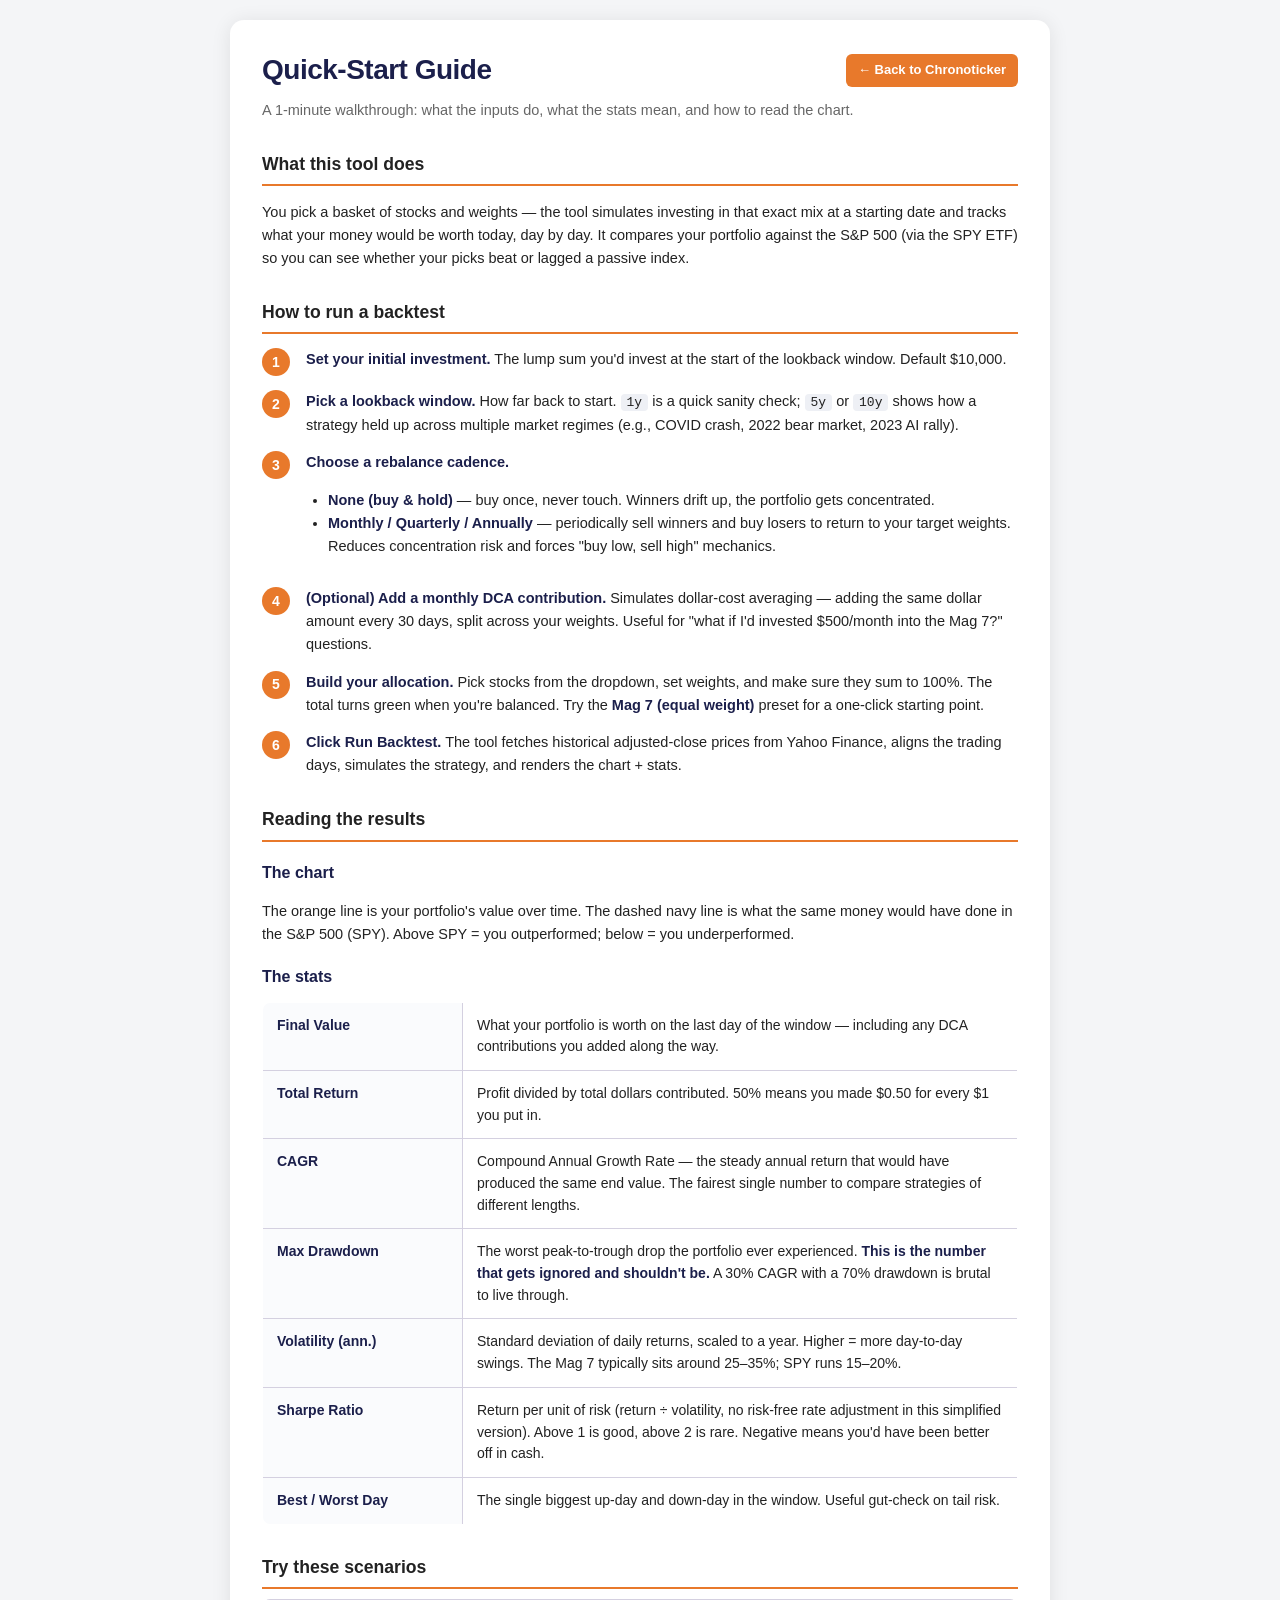
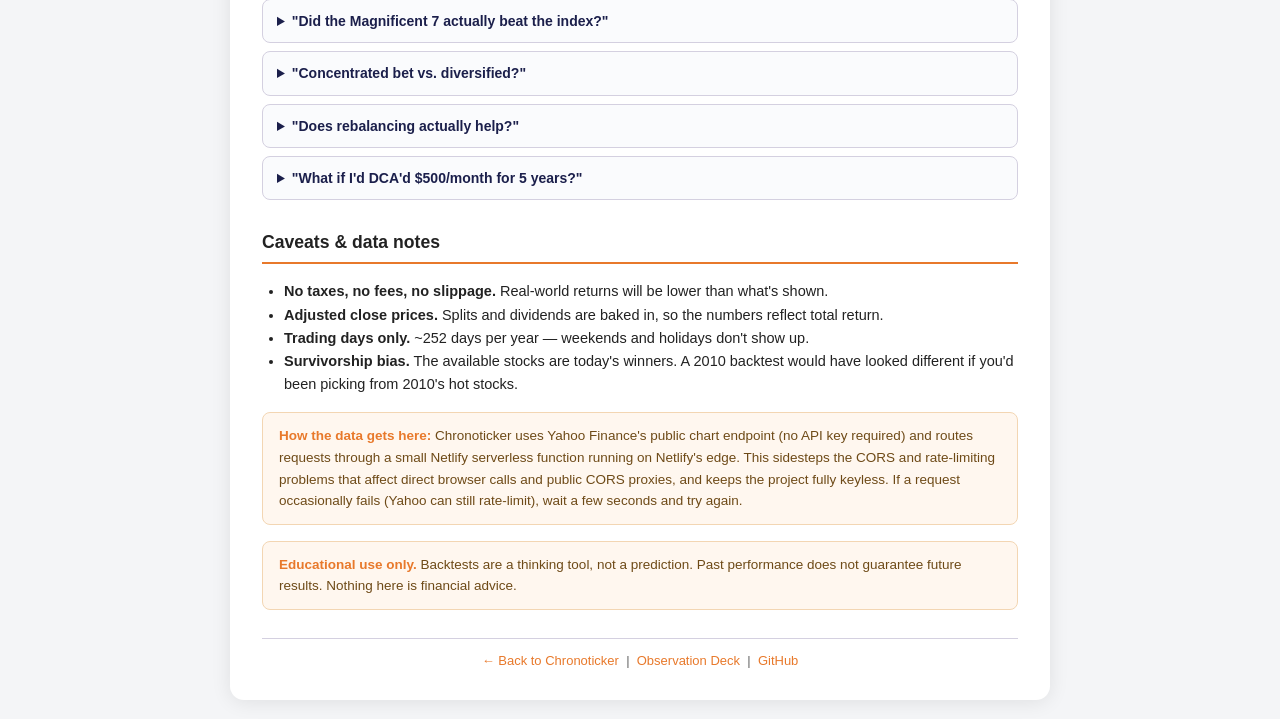
==== guide.html @ d6a84df0 "Add Netlify serverless proxy for Yahoo Finance to fix production CORS/403 errors" ====
<!DOCTYPE html>
<html lang="en">
<head>
    <meta charset="UTF-8">
    <meta name="viewport" content="width=device-width, initial-scale=1.0">
    <title>Chronoticker · Quick-Start Guide</title>
    <style>
        :root {
            --primary:      #1b1f4b;
            --accent:       #e8792b;
            --accent-2:     #c23e8c;
            --green:        #1a9e4a;
            --red:          #d32f2f;
            --border:       #d4d0e0;
            --bg:           #f4f5f7;
            --card:         #ffffff;
            --text:         #222;
            --muted:        #666;
        }

        *, *::before, *::after { box-sizing: border-box; }

        body {
            font-family: -apple-system, BlinkMacSystemFont, 'Segoe UI', Arial, sans-serif;
            margin: 0;
            padding: 20px;
            background: var(--bg);
            color: var(--text);
            line-height: 1.6;
        }

        .container {
            max-width: 820px;
            margin: auto;
            padding: 28px 32px;
            background: var(--card);
            box-shadow: 0 2px 20px rgba(0,0,0,0.09);
            border-radius: 14px;
        }

        .top-bar {
            display: flex;
            align-items: center;
            justify-content: space-between;
            gap: 12px;
            margin-bottom: 6px;
        }

        .back-link {
            display: inline-flex;
            align-items: center;
            gap: 6px;
            padding: 6px 12px;
            background: var(--accent);
            color: #fff;
            border-radius: 6px;
            text-decoration: none;
            font-size: 13px;
            font-weight: 600;
        }
        .back-link:hover { background: var(--accent-2); }

        h1 {
            color: var(--primary);
            margin: 0;
            font-size: 1.75rem;
            letter-spacing: -0.5px;
        }

        h2 {
            color: var(--text);
            font-size: 1.1rem;
            margin: 28px 0 10px;
            padding-bottom: 6px;
            border-bottom: 2px solid var(--accent);
        }

        h3 {
            color: var(--primary);
            margin: 18px 0 4px;
            font-size: 1rem;
        }

        p, li { font-size: 14.5px; color: var(--text); }

        ol, ul { padding-left: 22px; }

        .step {
            display: grid;
            grid-template-columns: 32px 1fr;
            gap: 12px;
            margin: 14px 0;
            align-items: start;
        }

        .step-num {
            background: var(--accent);
            color: #fff;
            width: 28px;
            height: 28px;
            border-radius: 50%;
            display: flex;
            align-items: center;
            justify-content: center;
            font-weight: 700;
            font-size: 14px;
            flex-shrink: 0;
        }

        .step-body {
            font-size: 14.5px;
        }
        .step-body strong { color: var(--primary); }

        .stat-table {
            width: 100%;
            border-collapse: collapse;
            margin: 12px 0 18px;
            font-size: 14px;
            border: 1px solid var(--border);
            border-radius: 8px;
            overflow: hidden;
        }
        .stat-table th, .stat-table td {
            padding: 12px 14px;
            border-bottom: 1px solid var(--border);
            text-align: left;
            vertical-align: top;
            line-height: 1.55;
        }
        .stat-table tr:last-child th,
        .stat-table tr:last-child td { border-bottom: none; }
        .stat-table th {
            width: 200px;
            color: var(--primary);
            font-weight: 700;
            background: #fafbfd;
            border-right: 1px solid var(--border);
        }
        .stat-table td { background: #fff; }
        .stat-table strong { color: var(--primary); }

        .callout {
            background: #fff7ef;
            border: 1px solid #f3d6b3;
            border-radius: 8px;
            padding: 12px 16px;
            margin: 16px 0;
            font-size: 13.5px;
            color: #6e4a17;
        }
        .callout strong { color: var(--accent); }

        .warn {
            background: #fdecec;
            border: 1px solid #f5c6c6;
            color: #a82424;
        }
        .warn strong { color: var(--red); }

        code {
            background: #eef0f5;
            padding: 1px 6px;
            border-radius: 4px;
            font-size: 13px;
        }

        details {
            margin: 8px 0;
            border: 1px solid var(--border);
            border-radius: 8px;
            padding: 0;
            background: #fafbfd;
        }
        details summary {
            padding: 10px 14px;
            cursor: pointer;
            font-weight: 600;
            color: var(--primary);
            font-size: 14px;
        }
        details[open] summary { border-bottom: 1px solid var(--border); }
        details > p, details > ul { padding: 0 14px 12px; margin: 8px 0 0; }

        .footer {
            text-align: center;
            margin-top: 28px;
            padding: 12px 0 0;
            border-top: 1px solid var(--border);
            color: var(--muted);
            font-size: 13px;
        }
        .footer a       { color: var(--accent); text-decoration: none; }
        .footer a:hover { color: var(--accent-2); }

        @media (max-width: 600px) {
            .container { padding: 18px; }
            .top-bar   { flex-direction: column; align-items: flex-start; gap: 8px; }
            .stat-table th, .stat-table td {
                display: block;
                width: 100%;
                border-right: none;
            }
            .stat-table th {
                padding-bottom: 4px;
                border-bottom: 1px solid var(--border);
                background: #fafbfd;
            }
            .stat-table td {
                padding-top: 8px;
                background: #fff;
            }
            .stat-table tr {
                display: block;
                border-bottom: 2px solid var(--accent);
            }
            .stat-table tr:last-child { border-bottom: none; }
            .stat-table tr td:last-child,
            .stat-table tr th:last-child { border-bottom: 1px solid var(--border); }
        }
    </style>
</head>
<body>
    <div class="container">
        <div class="top-bar">
            <h1>Quick-Start Guide</h1>
            <a class="back-link" href="index.html">← Back to Chronoticker</a>
        </div>
        <p style="color: var(--muted); margin: 6px 0 18px;">A 1-minute walkthrough: what the inputs do, what the stats mean, and how to read the chart.</p>

        <h2>What this tool does</h2>
        <p>You pick a basket of stocks and weights — the tool simulates investing in that exact mix at a starting date and tracks what your money would be worth today, day by day. It compares your portfolio against the S&amp;P 500 (via the SPY ETF) so you can see whether your picks beat or lagged a passive index.</p>

        <h2>How to run a backtest</h2>

        <div class="step">
            <div class="step-num">1</div>
            <div class="step-body">
                <strong>Set your initial investment.</strong> The lump sum you'd invest at the start of the lookback window. Default $10,000.
            </div>
        </div>

        <div class="step">
            <div class="step-num">2</div>
            <div class="step-body">
                <strong>Pick a lookback window.</strong> How far back to start. <code>1y</code> is a quick sanity check; <code>5y</code> or <code>10y</code> shows how a strategy held up across multiple market regimes (e.g., COVID crash, 2022 bear market, 2023 AI rally).
            </div>
        </div>

        <div class="step">
            <div class="step-num">3</div>
            <div class="step-body">
                <strong>Choose a rebalance cadence.</strong>
                <ul>
                    <li><strong>None (buy &amp; hold)</strong> — buy once, never touch. Winners drift up, the portfolio gets concentrated.</li>
                    <li><strong>Monthly / Quarterly / Annually</strong> — periodically sell winners and buy losers to return to your target weights. Reduces concentration risk and forces "buy low, sell high" mechanics.</li>
                </ul>
            </div>
        </div>

        <div class="step">
            <div class="step-num">4</div>
            <div class="step-body">
                <strong>(Optional) Add a monthly DCA contribution.</strong> Simulates dollar-cost averaging — adding the same dollar amount every 30 days, split across your weights. Useful for "what if I'd invested $500/month into the Mag 7?" questions.
            </div>
        </div>

        <div class="step">
            <div class="step-num">5</div>
            <div class="step-body">
                <strong>Build your allocation.</strong> Pick stocks from the dropdown, set weights, and make sure they sum to 100%. The total turns green when you're balanced. Try the <strong>Mag 7 (equal weight)</strong> preset for a one-click starting point.
            </div>
        </div>

        <div class="step">
            <div class="step-num">6</div>
            <div class="step-body">
                <strong>Click Run Backtest.</strong> The tool fetches historical adjusted-close prices from Yahoo Finance, aligns the trading days, simulates the strategy, and renders the chart + stats.
            </div>
        </div>

        <h2>Reading the results</h2>

        <h3>The chart</h3>
        <p>The orange line is your portfolio's value over time. The dashed navy line is what the same money would have done in the S&amp;P 500 (SPY). Above SPY = you outperformed; below = you underperformed.</p>

        <h3>The stats</h3>
        <table class="stat-table">
            <tbody>
                <tr>
                    <th>Final Value</th>
                    <td>What your portfolio is worth on the last day of the window — including any DCA contributions you added along the way.</td>
                </tr>
                <tr>
                    <th>Total Return</th>
                    <td>Profit divided by total dollars contributed. 50% means you made $0.50 for every $1 you put in.</td>
                </tr>
                <tr>
                    <th>CAGR</th>
                    <td>Compound Annual Growth Rate — the steady annual return that would have produced the same end value. The fairest single number to compare strategies of different lengths.</td>
                </tr>
                <tr>
                    <th>Max Drawdown</th>
                    <td>The worst peak-to-trough drop the portfolio ever experienced. <strong>This is the number that gets ignored and shouldn't be.</strong> A 30% CAGR with a 70% drawdown is brutal to live through.</td>
                </tr>
                <tr>
                    <th>Volatility (ann.)</th>
                    <td>Standard deviation of daily returns, scaled to a year. Higher = more day-to-day swings. The Mag 7 typically sits around 25–35%; SPY runs 15–20%.</td>
                </tr>
                <tr>
                    <th>Sharpe Ratio</th>
                    <td>Return per unit of risk (return ÷ volatility, no risk-free rate adjustment in this simplified version). Above 1 is good, above 2 is rare. Negative means you'd have been better off in cash.</td>
                </tr>
                <tr>
                    <th>Best / Worst Day</th>
                    <td>The single biggest up-day and down-day in the window. Useful gut-check on tail risk.</td>
                </tr>
            </tbody>
        </table>

        <h2>Try these scenarios</h2>
        <details>
            <summary>"Did the Magnificent 7 actually beat the index?"</summary>
            <p>Click the <strong>Mag 7 (equal weight)</strong> preset, set lookback to 5 years, rebalance quarterly. Compare the orange line to the dashed SPY line. Note both the CAGR delta <em>and</em> the max drawdown delta — outperformance often comes with bigger swings.</p>
        </details>
        <details>
            <summary>"Concentrated bet vs. diversified?"</summary>
            <p>Run 100% NVDA over 5 years. Note the CAGR and the max drawdown. Then run 7-stock equal-weight Mag 7 over the same window. The single-stock bet usually has higher CAGR but a much uglier drawdown.</p>
        </details>
        <details>
            <summary>"Does rebalancing actually help?"</summary>
            <p>Run the same allocation twice — once with rebalancing off, once with quarterly rebalancing. Compare CAGR, max drawdown, and Sharpe. Rebalancing usually trims a bit of return but improves Sharpe (smoother ride).</p>
        </details>
        <details>
            <summary>"What if I'd DCA'd $500/month for 5 years?"</summary>
            <p>Set initial to $0 (or $500 for the first contribution), DCA to 500, lookback to 5 years. The chart will show steady upward steps from contributions in addition to market moves.</p>
        </details>

        <h2>Caveats &amp; data notes</h2>
        <ul>
            <li><strong>No taxes, no fees, no slippage.</strong> Real-world returns will be lower than what's shown.</li>
            <li><strong>Adjusted close prices.</strong> Splits and dividends are baked in, so the numbers reflect total return.</li>
            <li><strong>Trading days only.</strong> ~252 days per year — weekends and holidays don't show up.</li>
            <li><strong>Survivorship bias.</strong> The available stocks are today's winners. A 2010 backtest would have looked different if you'd been picking from 2010's hot stocks.</li>
        </ul>

        <div class="callout">
            <strong>How the data gets here:</strong> Chronoticker uses Yahoo Finance's public chart endpoint (no API key required) and routes requests through a small Netlify serverless function running on Netlify's edge. This sidesteps the CORS and rate-limiting problems that affect direct browser calls and public CORS proxies, and keeps the project fully keyless. If a request occasionally fails (Yahoo can still rate-limit), wait a few seconds and try again.
        </div>

        <p class="callout"><strong>Educational use only.</strong> Backtests are a thinking tool, not a prediction. Past performance does not guarantee future results. Nothing here is financial advice.</p>

        <footer class="footer">
            <a href="index.html">← Back to Chronoticker</a> &nbsp;|&nbsp;
            <a href="https://observation-deck.netlify.app/">Observation Deck</a> &nbsp;|&nbsp;
            <a href="https://github.com/00xJS/chronoticker">GitHub</a>
        </footer>
    </div>
</body>
</html>
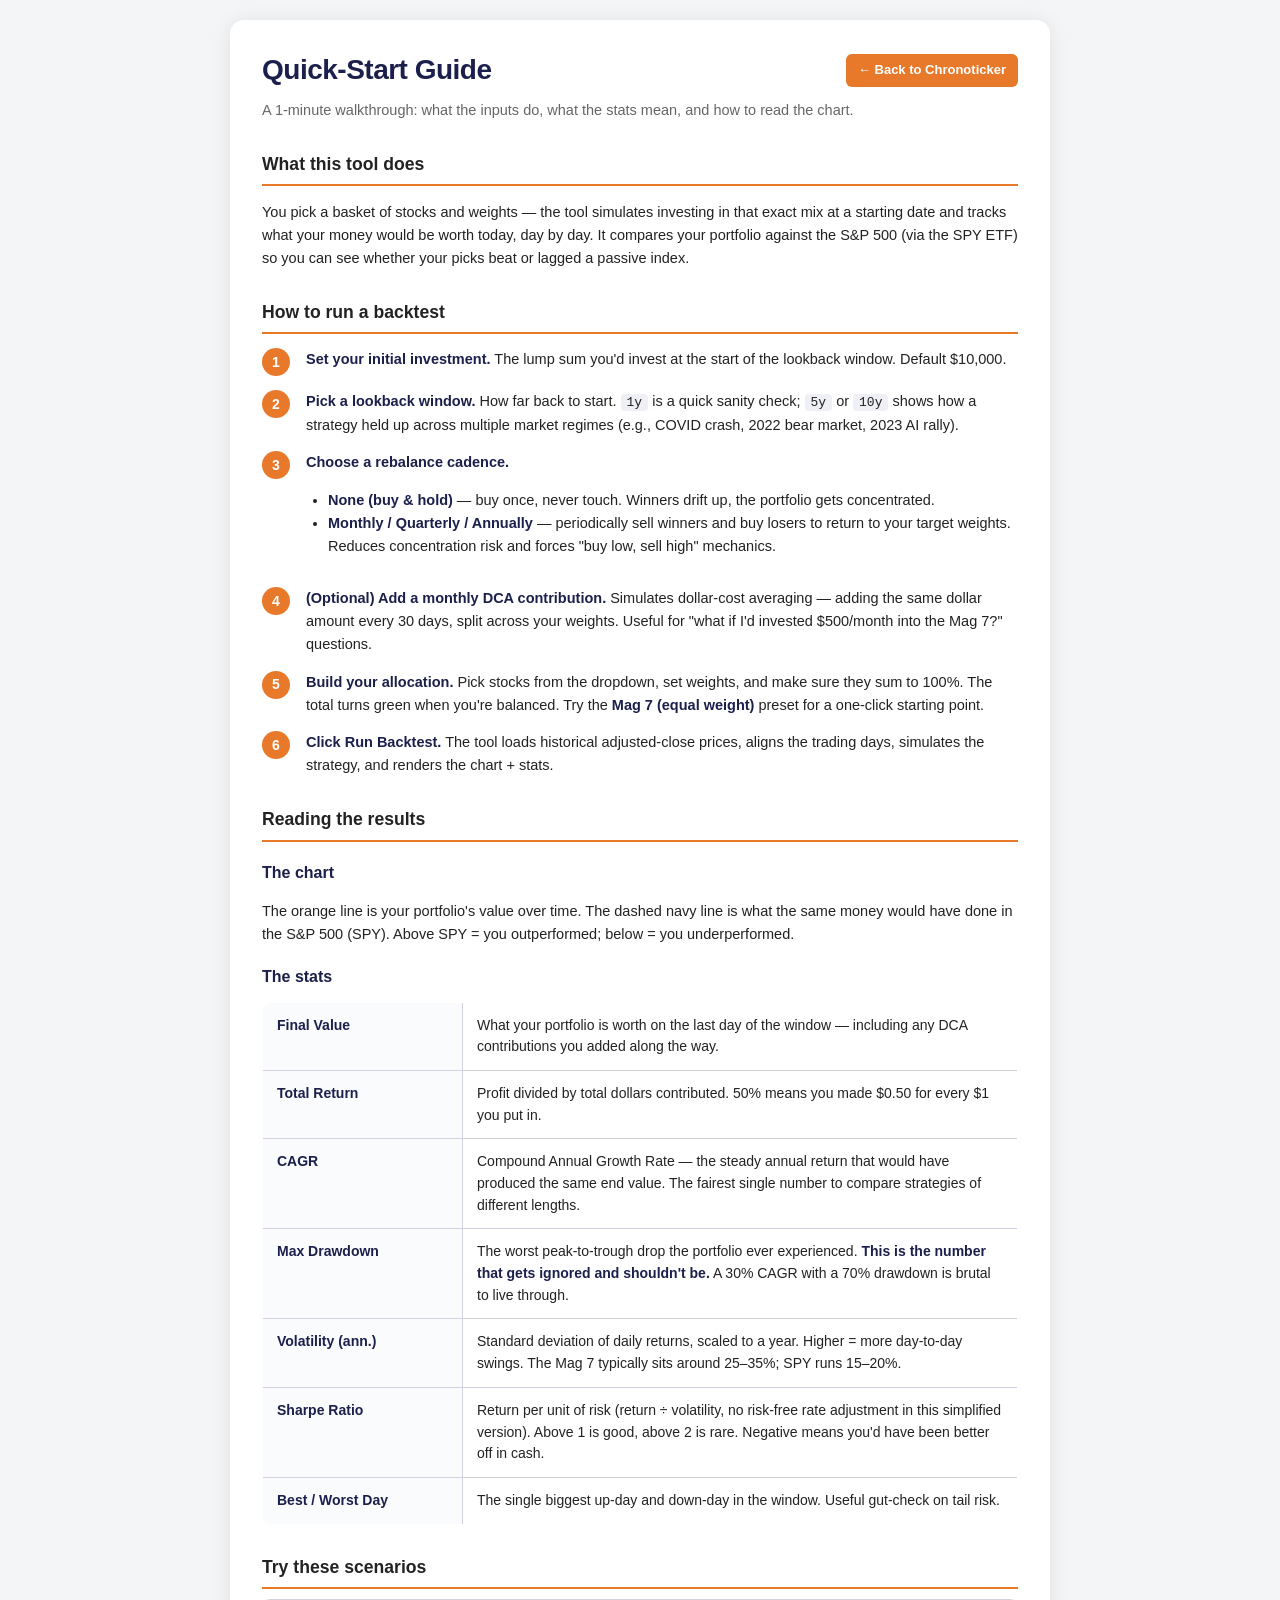
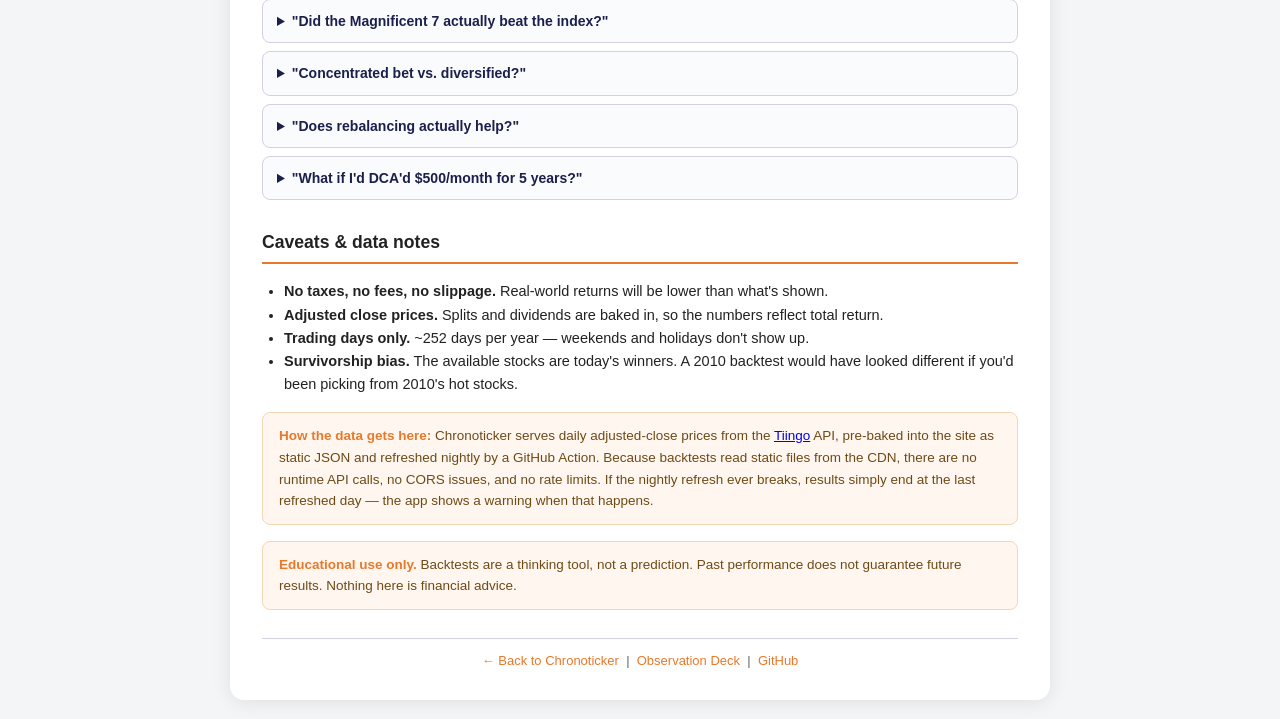
==== commit a2120f41: "Warn on stale data; anchor lookback window to data end The UI previously backtested silently on stal" ====
--- a/guide.html
+++ b/guide.html
@@ -275,7 +275,7 @@
         <div class="step">
             <div class="step-num">6</div>
             <div class="step-body">
-                <strong>Click Run Backtest.</strong> The tool fetches historical adjusted-close prices from Yahoo Finance, aligns the trading days, simulates the strategy, and renders the chart + stats.
+                <strong>Click Run Backtest.</strong> The tool loads historical adjusted-close prices, aligns the trading days, simulates the strategy, and renders the chart + stats.
             </div>
         </div>
 
@@ -345,7 +345,7 @@
         </ul>
 
         <div class="callout">
-            <strong>How the data gets here:</strong> Chronoticker uses Yahoo Finance's public chart endpoint (no API key required) and routes requests through a small Netlify serverless function running on Netlify's edge. This sidesteps the CORS and rate-limiting problems that affect direct browser calls and public CORS proxies, and keeps the project fully keyless. If a request occasionally fails (Yahoo can still rate-limit), wait a few seconds and try again.
+            <strong>How the data gets here:</strong> Chronoticker serves daily adjusted-close prices from the <a href="https://www.tiingo.com/" target="_blank" rel="noopener">Tiingo</a> API, pre-baked into the site as static JSON and refreshed nightly by a GitHub Action. Because backtests read static files from the CDN, there are no runtime API calls, no CORS issues, and no rate limits. If the nightly refresh ever breaks, results simply end at the last refreshed day — the app shows a warning when that happens.
         </div>
 
         <p class="callout"><strong>Educational use only.</strong> Backtests are a thinking tool, not a prediction. Past performance does not guarantee future results. Nothing here is financial advice.</p>
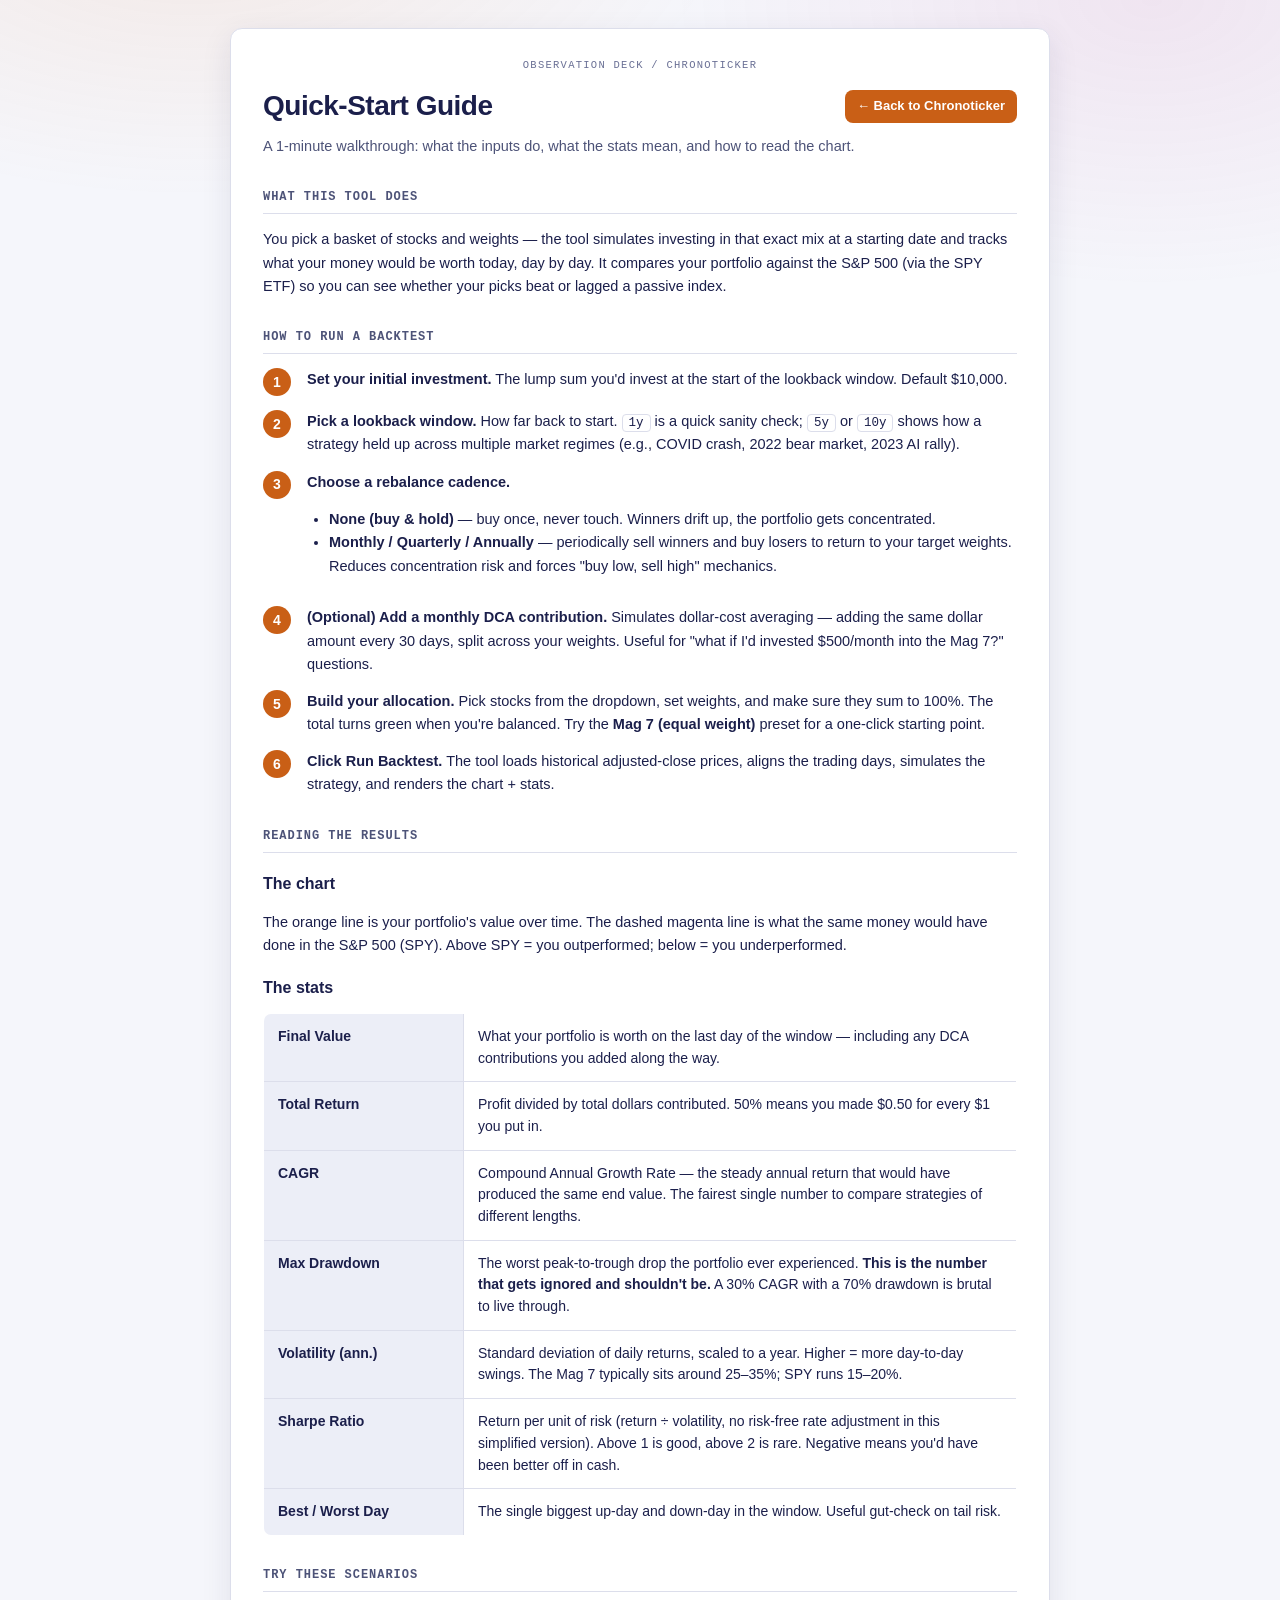
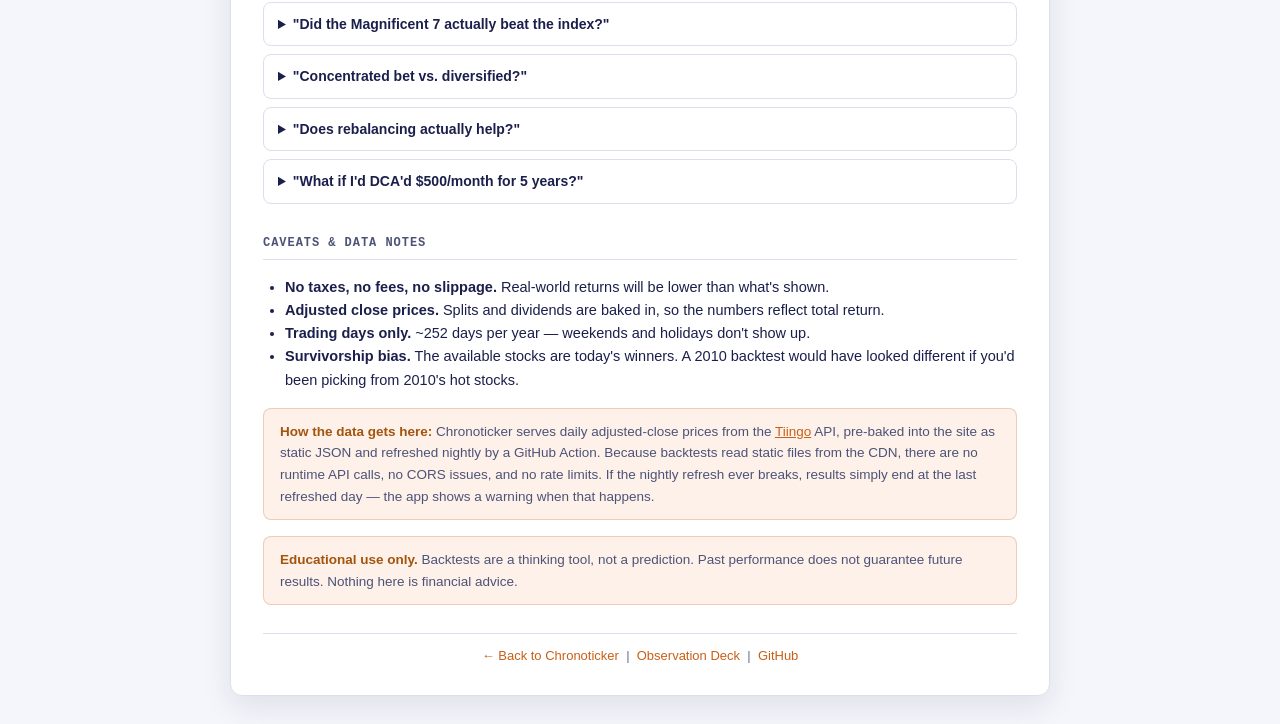
==== commit 00eb95c7: "Adopt Observation Deck theme Migrate to the deck's "mission control" design language: deck tokens (d" ====
--- a/guide.html
+++ b/guide.html
@@ -4,29 +4,109 @@
     <meta charset="UTF-8">
     <meta name="viewport" content="width=device-width, initial-scale=1.0">
     <title>Chronoticker · Quick-Start Guide</title>
+    <link rel="icon" href="data:image/svg+xml,<svg xmlns=%22http://www.w3.org/2000/svg%22 viewBox=%220 0 100 100%22><text y=%22.9em%22 font-size=%2290%22>⏱️</text></svg>">
+    <meta name="theme-color" media="(prefers-color-scheme: dark)" content="#0a0d1c">
+    <meta name="theme-color" media="(prefers-color-scheme: light)" content="#f5f6fb">
     <style>
+        /* ===== Observation Deck design tokens ===== */
         :root {
-            --primary:      #1b1f4b;
-            --accent:       #e8792b;
-            --accent-2:     #c23e8c;
-            --green:        #1a9e4a;
-            --red:          #d32f2f;
-            --border:       #d4d0e0;
-            --bg:           #f4f5f7;
-            --card:         #ffffff;
-            --text:         #222;
-            --muted:        #666;
+            color-scheme: dark light;
+
+            /* surfaces */
+            --bg: #0a0d1c;
+            --bg-raised: #10142e;
+            --card: #12163a;
+            --card-chrome: #0c0f26;
+            --border: rgba(255, 255, 255, 0.09);
+            --border-hover: rgba(255, 154, 68, 0.55);
+
+            /* text */
+            --text: #e8eaf6;
+            --muted: #9ba1c5;
+            --faint: #6c7299;
+
+            /* accents */
+            --accent: #ff9a44;
+            --accent-deep: #e8792b;
+            --magenta: #c23e8c;
+
+            /* semantic */
+            --live: #3ddc84;
+            --warn: #ffc24b;
+            --down: #ff6b6b;
+
+            /* components */
+            --tag-bg: rgba(255, 154, 68, 0.10);
+            --tag-text: #ffb877;
+            --shadow: 0 14px 40px rgba(0, 0, 0, 0.45);
+            --btn-ink: #0a0d1c;
+
+            /* type */
+            --font-sans: -apple-system, BlinkMacSystemFont, "Segoe UI", Inter, Roboto, "Helvetica Neue", sans-serif;
+            --font-mono: ui-monospace, "SF Mono", "Cascadia Mono", Menlo, Consolas, monospace;
+
+            /* shape */
+            --radius-card: 12px;
+            --radius-control: 8px;
+            --radius-pill: 999px;
+        }
+
+        @media (prefers-color-scheme: light) {
+            :root {
+                --bg: #f5f6fb;
+                --bg-raised: #ffffff;
+                --card: #ffffff;
+                --card-chrome: #eceef7;
+                --border: #dcdeeb;
+                --border-hover: rgba(232, 121, 43, 0.6);
+                --text: #1b1f4b;
+                --muted: #4d5378;
+                --faint: #6a7095;
+                --accent: #c95f16;
+                --accent-deep: #a84c09;
+                --tag-bg: rgba(232, 121, 43, 0.10);
+                --tag-text: #a3540e;
+                --live: #148a4d;
+                --warn: #8a6200;
+                --down: #d64545;
+                --shadow: 0 10px 30px rgba(27, 31, 75, 0.10);
+                --btn-ink: #ffffff;
+            }
         }
 
         *, *::before, *::after { box-sizing: border-box; }
 
         body {
-            font-family: -apple-system, BlinkMacSystemFont, 'Segoe UI', Arial, sans-serif;
+            font-family: var(--font-sans);
             margin: 0;
-            padding: 20px;
+            padding: 28px 20px;
             background: var(--bg);
             color: var(--text);
             line-height: 1.6;
+            -webkit-font-smoothing: antialiased;
+        }
+
+        /* ambient glow */
+        body::before {
+            content: "";
+            position: fixed;
+            inset: 0;
+            z-index: -1;
+            pointer-events: none;
+            background:
+                radial-gradient(900px 480px at 15% -10%, rgba(232, 121, 43, 0.10), transparent 60%),
+                radial-gradient(800px 480px at 90% 0%, rgba(194, 62, 140, 0.09), transparent 60%);
+        }
+
+        ::selection { background: var(--accent-deep); color: #fff; }
+        a:focus-visible {
+            outline: 2px solid var(--accent);
+            outline-offset: 3px;
+            border-radius: 4px;
+        }
+
+        @media (prefers-reduced-motion: reduce) {
+            *, *::before, *::after { animation: none !important; transition: none !important; }
         }
 
         .container {
@@ -34,9 +114,23 @@
             margin: auto;
             padding: 28px 32px;
             background: var(--card);
-            box-shadow: 0 2px 20px rgba(0,0,0,0.09);
-            border-radius: 14px;
-        }
+            border: 1px solid var(--border);
+            box-shadow: var(--shadow);
+            border-radius: var(--radius-card);
+        }
+
+        .kicker {
+            display: block;
+            text-align: center;
+            font-family: var(--font-mono);
+            font-size: 10.5px;
+            letter-spacing: 0.12em;
+            text-transform: uppercase;
+            color: var(--faint);
+            text-decoration: none;
+            margin-bottom: 10px;
+        }
+        .kicker:hover { color: var(--accent); }
 
         .top-bar {
             display: flex;
@@ -52,36 +146,44 @@
             gap: 6px;
             padding: 6px 12px;
             background: var(--accent);
-            color: #fff;
-            border-radius: 6px;
+            color: var(--btn-ink);
+            border-radius: var(--radius-control);
             text-decoration: none;
             font-size: 13px;
             font-weight: 600;
-        }
-        .back-link:hover { background: var(--accent-2); }
+            transition: background 0.2s ease, transform 0.2s ease;
+        }
+        .back-link:hover { background: var(--accent-deep); transform: translateY(-1px); }
 
         h1 {
-            color: var(--primary);
+            color: var(--text);
             margin: 0;
             font-size: 1.75rem;
             letter-spacing: -0.5px;
         }
 
         h2 {
+            font-family: var(--font-mono);
+            font-size: 12px;
+            font-weight: 600;
+            letter-spacing: 0.08em;
+            text-transform: uppercase;
+            color: var(--muted);
+            margin: 30px 0 10px;
+            padding-bottom: 6px;
+            border-bottom: 1px solid var(--border);
+        }
+
+        h3 {
             color: var(--text);
-            font-size: 1.1rem;
-            margin: 28px 0 10px;
-            padding-bottom: 6px;
-            border-bottom: 2px solid var(--accent);
-        }
-
-        h3 {
-            color: var(--primary);
             margin: 18px 0 4px;
             font-size: 1rem;
         }
 
         p, li { font-size: 14.5px; color: var(--text); }
+
+        a { color: var(--accent); }
+        a:hover { color: var(--accent-deep); }
 
         ol, ul { padding-left: 22px; }
 
@@ -95,7 +197,7 @@
 
         .step-num {
             background: var(--accent);
-            color: #fff;
+            color: var(--btn-ink);
             width: 28px;
             height: 28px;
             border-radius: 50%;
@@ -110,7 +212,7 @@
         .step-body {
             font-size: 14.5px;
         }
-        .step-body strong { color: var(--primary); }
+        .step-body strong { color: var(--text); }
 
         .stat-table {
             width: 100%;
@@ -118,7 +220,7 @@
             margin: 12px 0 18px;
             font-size: 14px;
             border: 1px solid var(--border);
-            border-radius: 8px;
+            border-radius: var(--radius-control);
             overflow: hidden;
         }
         .stat-table th, .stat-table td {
@@ -132,51 +234,53 @@
         .stat-table tr:last-child td { border-bottom: none; }
         .stat-table th {
             width: 200px;
-            color: var(--primary);
+            color: var(--text);
             font-weight: 700;
-            background: #fafbfd;
+            background: var(--card-chrome);
             border-right: 1px solid var(--border);
         }
-        .stat-table td { background: #fff; }
-        .stat-table strong { color: var(--primary); }
+        .stat-table td { background: transparent; }
+        .stat-table strong { color: var(--text); }
 
         .callout {
-            background: #fff7ef;
-            border: 1px solid #f3d6b3;
-            border-radius: 8px;
+            background: var(--tag-bg);
+            border: 1px solid color-mix(in srgb, var(--accent) 25%, transparent);
+            border-radius: var(--radius-control);
             padding: 12px 16px;
             margin: 16px 0;
             font-size: 13.5px;
-            color: #6e4a17;
-        }
-        .callout strong { color: var(--accent); }
+            color: var(--muted);
+        }
+        .callout strong { color: var(--tag-text); }
 
         .warn {
-            background: #fdecec;
-            border: 1px solid #f5c6c6;
-            color: #a82424;
-        }
-        .warn strong { color: var(--red); }
+            background: color-mix(in srgb, var(--down) 9%, transparent);
+            border: 1px solid color-mix(in srgb, var(--down) 30%, transparent);
+            color: var(--muted);
+        }
+        .warn strong { color: var(--down); }
 
         code {
-            background: #eef0f5;
+            background: var(--bg-raised);
+            border: 1px solid var(--border);
             padding: 1px 6px;
             border-radius: 4px;
-            font-size: 13px;
+            font-family: var(--font-mono);
+            font-size: 12.5px;
         }
 
         details {
             margin: 8px 0;
             border: 1px solid var(--border);
-            border-radius: 8px;
+            border-radius: var(--radius-control);
             padding: 0;
-            background: #fafbfd;
+            background: var(--bg-raised);
         }
         details summary {
             padding: 10px 14px;
             cursor: pointer;
             font-weight: 600;
-            color: var(--primary);
+            color: var(--text);
             font-size: 14px;
         }
         details[open] summary { border-bottom: 1px solid var(--border); }
@@ -187,11 +291,11 @@
             margin-top: 28px;
             padding: 12px 0 0;
             border-top: 1px solid var(--border);
-            color: var(--muted);
+            color: var(--faint);
             font-size: 13px;
         }
         .footer a       { color: var(--accent); text-decoration: none; }
-        .footer a:hover { color: var(--accent-2); }
+        .footer a:hover { color: var(--accent-deep); }
 
         @media (max-width: 600px) {
             .container { padding: 18px; }
@@ -204,15 +308,15 @@
             .stat-table th {
                 padding-bottom: 4px;
                 border-bottom: 1px solid var(--border);
-                background: #fafbfd;
+                background: var(--card-chrome);
             }
             .stat-table td {
                 padding-top: 8px;
-                background: #fff;
+                background: transparent;
             }
             .stat-table tr {
                 display: block;
-                border-bottom: 2px solid var(--accent);
+                border-bottom: 1px solid var(--border);
             }
             .stat-table tr:last-child { border-bottom: none; }
             .stat-table tr td:last-child,
@@ -222,6 +326,7 @@
 </head>
 <body>
     <div class="container">
+        <a class="kicker" href="https://observation-deck.netlify.app/">Observation Deck / Chronoticker</a>
         <div class="top-bar">
             <h1>Quick-Start Guide</h1>
             <a class="back-link" href="index.html">← Back to Chronoticker</a>
@@ -282,7 +387,7 @@
         <h2>Reading the results</h2>
 
         <h3>The chart</h3>
-        <p>The orange line is your portfolio's value over time. The dashed navy line is what the same money would have done in the S&amp;P 500 (SPY). Above SPY = you outperformed; below = you underperformed.</p>
+        <p>The orange line is your portfolio's value over time. The dashed magenta line is what the same money would have done in the S&amp;P 500 (SPY). Above SPY = you outperformed; below = you underperformed.</p>
 
         <h3>The stats</h3>
         <table class="stat-table">
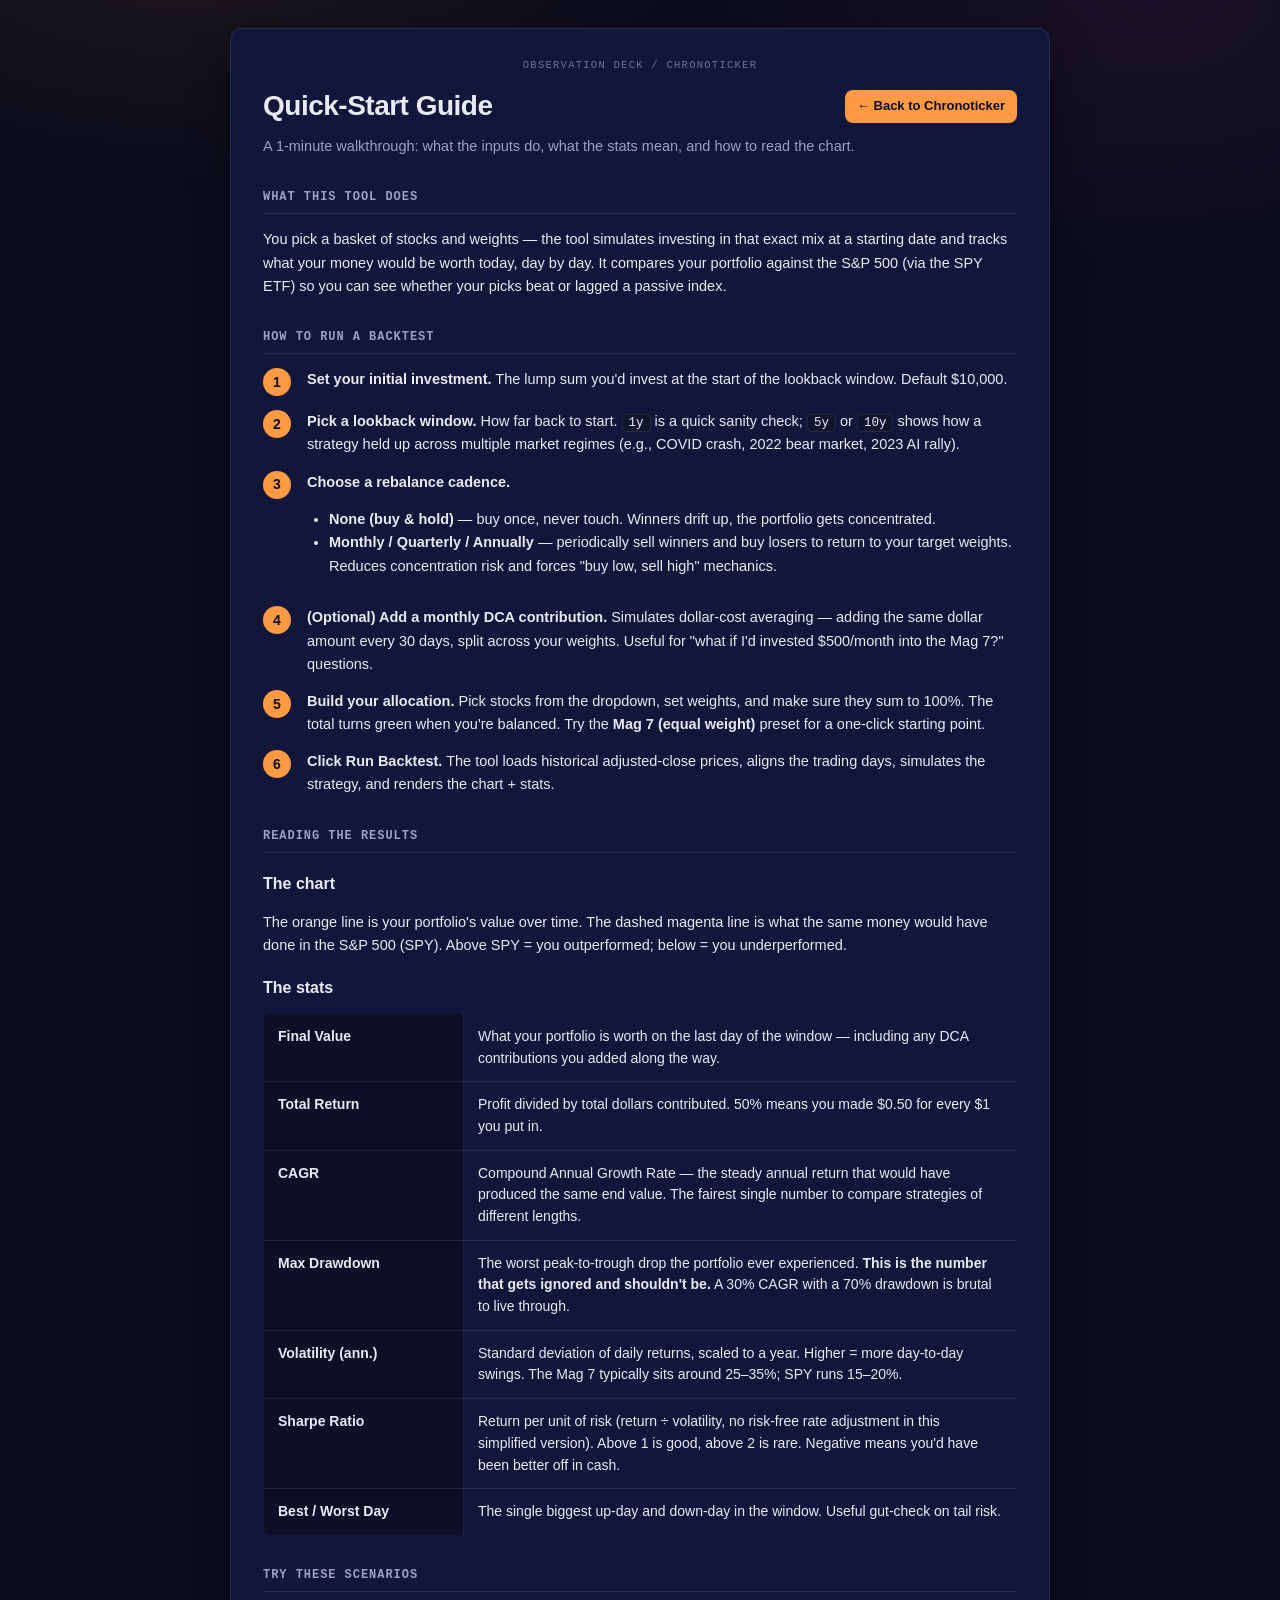
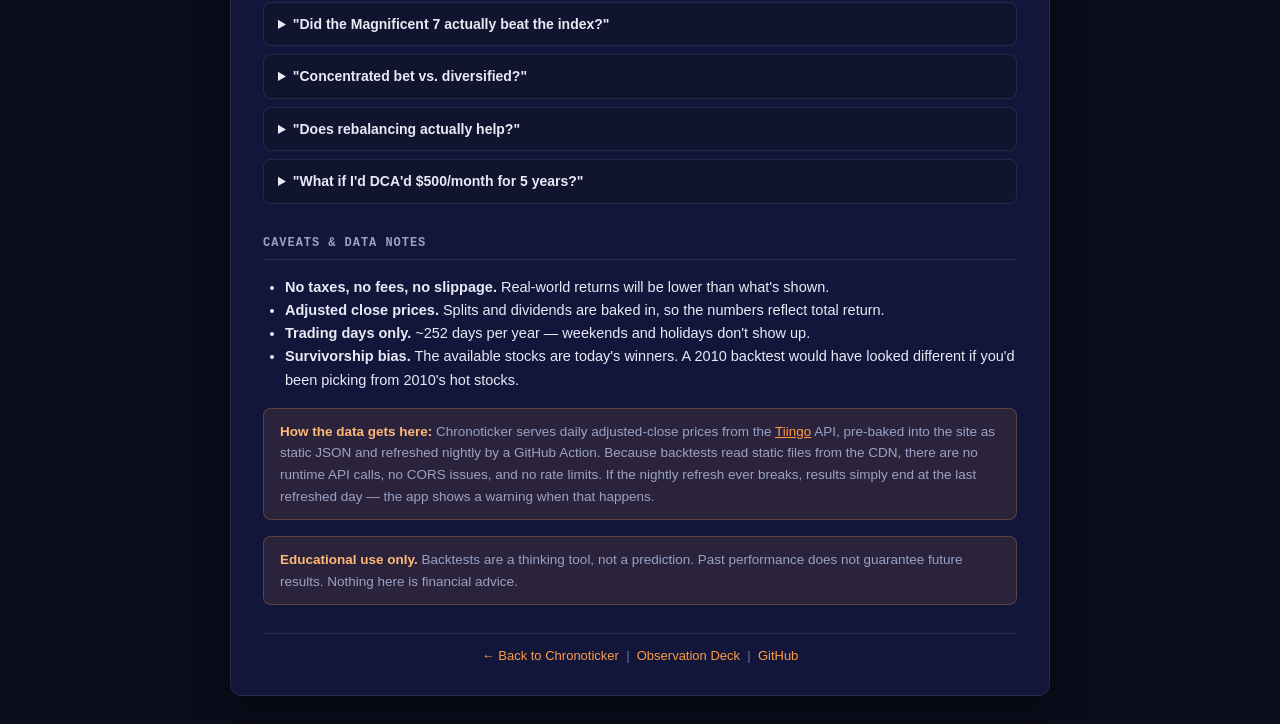
==== commit 89888986: "Ship dark theme only; drop light theme Remove the @media (prefers-color-scheme: light) blocks from b" ====
--- a/guide.html
+++ b/guide.html
@@ -5,12 +5,14 @@
     <meta name="viewport" content="width=device-width, initial-scale=1.0">
     <title>Chronoticker · Quick-Start Guide</title>
     <link rel="icon" href="data:image/svg+xml,<svg xmlns=%22http://www.w3.org/2000/svg%22 viewBox=%220 0 100 100%22><text y=%22.9em%22 font-size=%2290%22>⏱️</text></svg>">
-    <meta name="theme-color" media="(prefers-color-scheme: dark)" content="#0a0d1c">
-    <meta name="theme-color" media="(prefers-color-scheme: light)" content="#f5f6fb">
+    <meta name="theme-color" content="#0a0d1c">
     <style>
         /* ===== Observation Deck design tokens ===== */
+        /* Dark-only by design: no light theme, so `color-scheme: dark`
+           keeps native controls, scrollbars and pickers dark even when
+           the OS prefers light. */
         :root {
-            color-scheme: dark light;
+            color-scheme: dark;
 
             /* surfaces */
             --bg: #0a0d1c;
@@ -49,29 +51,6 @@
             --radius-card: 12px;
             --radius-control: 8px;
             --radius-pill: 999px;
-        }
-
-        @media (prefers-color-scheme: light) {
-            :root {
-                --bg: #f5f6fb;
-                --bg-raised: #ffffff;
-                --card: #ffffff;
-                --card-chrome: #eceef7;
-                --border: #dcdeeb;
-                --border-hover: rgba(232, 121, 43, 0.6);
-                --text: #1b1f4b;
-                --muted: #4d5378;
-                --faint: #6a7095;
-                --accent: #c95f16;
-                --accent-deep: #a84c09;
-                --tag-bg: rgba(232, 121, 43, 0.10);
-                --tag-text: #a3540e;
-                --live: #148a4d;
-                --warn: #8a6200;
-                --down: #d64545;
-                --shadow: 0 10px 30px rgba(27, 31, 75, 0.10);
-                --btn-ink: #ffffff;
-            }
         }
 
         *, *::before, *::after { box-sizing: border-box; }
@@ -98,7 +77,9 @@
                 radial-gradient(800px 480px at 90% 0%, rgba(194, 62, 140, 0.09), transparent 60%);
         }
 
-        ::selection { background: var(--accent-deep); color: #fff; }
+        /* --btn-ink, not white: white on the orange accent measures
+           2.9:1 and fails AA (the same rule the buttons follow). */
+        ::selection { background: var(--accent-deep); color: var(--btn-ink); }
         a:focus-visible {
             outline: 2px solid var(--accent);
             outline-offset: 3px;
@@ -322,6 +303,43 @@
             .stat-table tr td:last-child,
             .stat-table tr th:last-child { border-bottom: 1px solid var(--border); }
         }
+
+        /* Print: the screen theme is dark-only, but browsers evaluate the
+           print pass as a light context and drop background colors by
+           default — near-white text on white paper. Re-point the tokens
+           for paper; every rule reads them, so this restyles the whole
+           page. All values clear 4.5:1 on white. */
+        @media print {
+            :root {
+                color-scheme: light;
+                --bg: #ffffff;
+                --bg-raised: #ffffff;
+                --card: #ffffff;
+                --card-chrome: #eceef7;
+                --border: #c9ccdd;
+                --border-hover: #c9ccdd;
+                --text: #14173a;
+                --muted: #3f4468;
+                --faint: #55597e;
+                --accent: #a04a09;
+                --accent-deep: #a04a09;
+                --live: #0f6b3c;
+                --warn: #6b4c00;
+                --down: #a82424;
+                --tag-bg: transparent;
+                --tag-text: #7a3f08;
+                --shadow: none;
+                /* white, not the dark screen ink: on the darkened print
+                   accent that's 6.0:1 vs 3.1:1 for the step numbers */
+                --btn-ink: #ffffff;
+            }
+            body { background: #fff; padding: 0; }
+            body::before { display: none; }
+            .container { box-shadow: none; border: none; padding: 0; max-width: none; }
+            .back-link { display: none; }
+            details { background: transparent; }
+            details > p, details > ul { display: block; }
+        }
     </style>
 </head>
 <body>
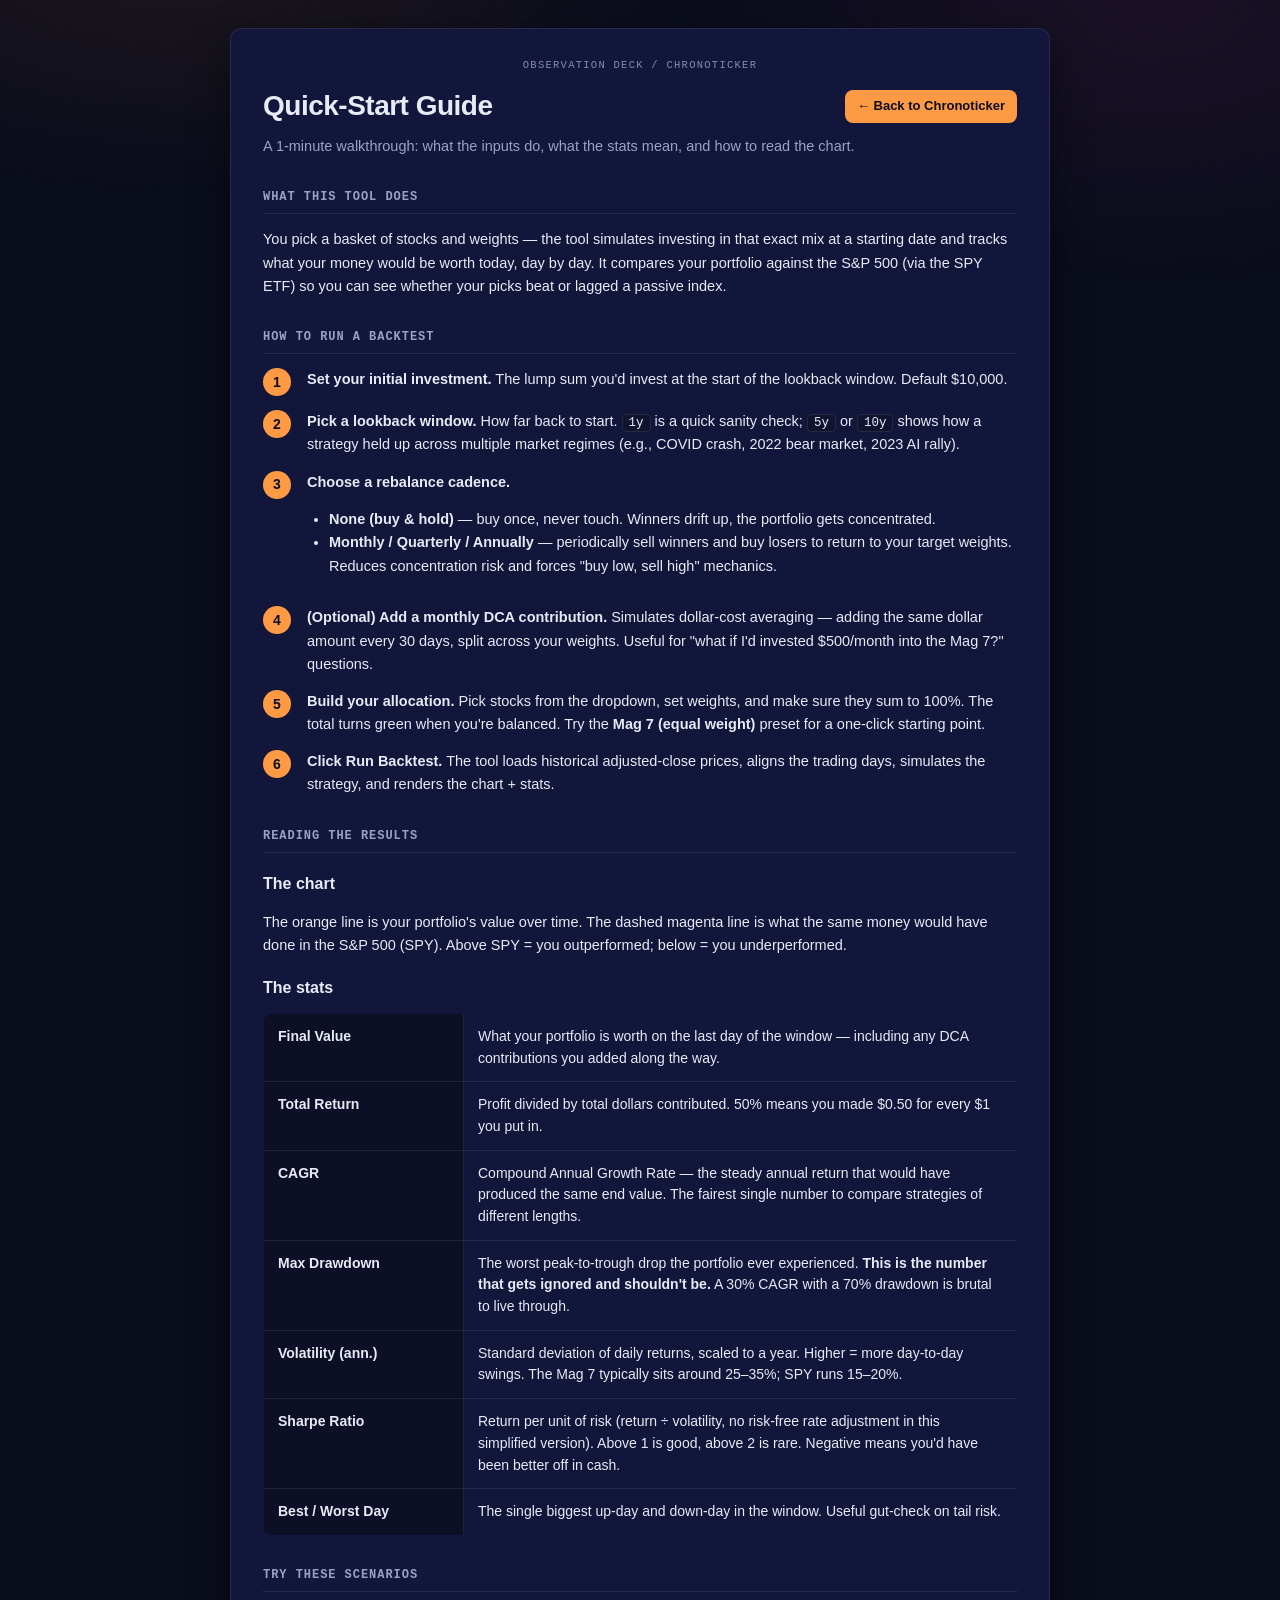
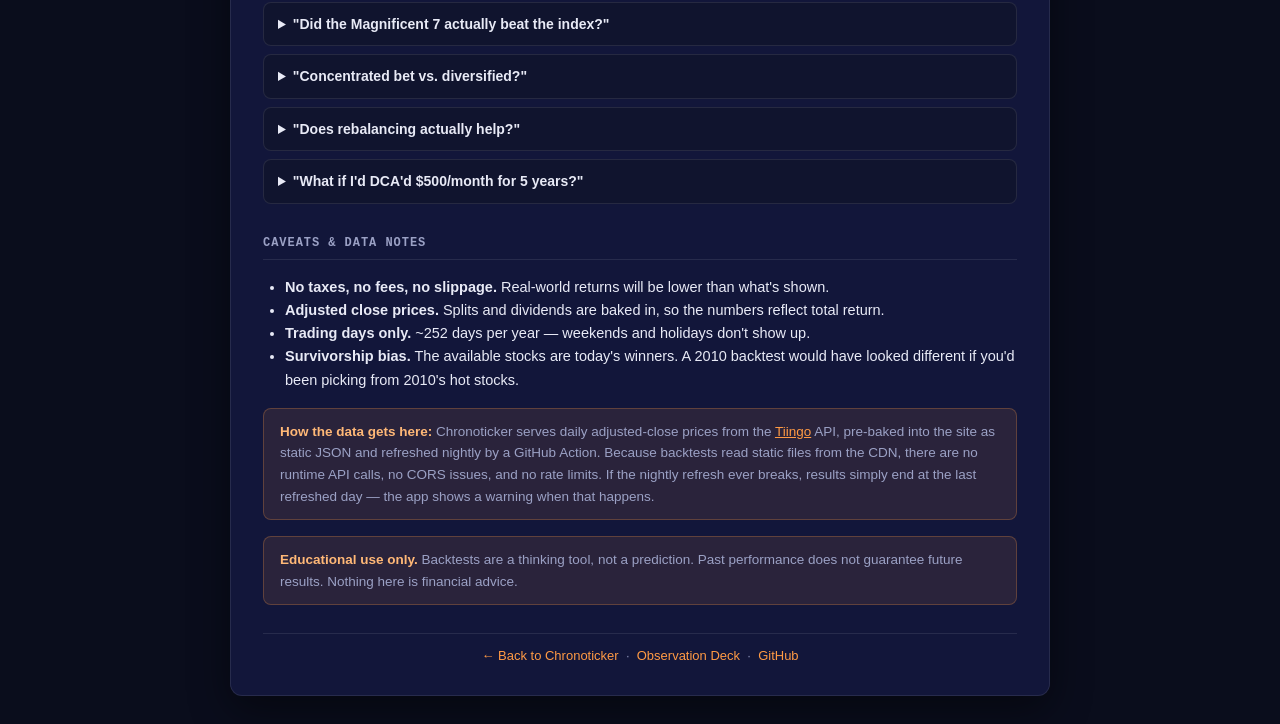
==== commit 0942c6e7: "Fix --faint contrast; use middot footer separators --faint #6c7299 measured only 3.75:1 on --card, b" ====
--- a/guide.html
+++ b/guide.html
@@ -25,7 +25,7 @@
             /* text */
             --text: #e8eaf6;
             --muted: #9ba1c5;
-            --faint: #6c7299;
+            --faint: #848ab0;
 
             /* accents */
             --accent: #ff9a44;
@@ -474,8 +474,8 @@
         <p class="callout"><strong>Educational use only.</strong> Backtests are a thinking tool, not a prediction. Past performance does not guarantee future results. Nothing here is financial advice.</p>
 
         <footer class="footer">
-            <a href="index.html">← Back to Chronoticker</a> &nbsp;|&nbsp;
-            <a href="https://observation-deck.netlify.app/">Observation Deck</a> &nbsp;|&nbsp;
+            <a href="index.html">← Back to Chronoticker</a> &nbsp;&middot;&nbsp;
+            <a href="https://observation-deck.netlify.app/">Observation Deck</a> &nbsp;&middot;&nbsp;
             <a href="https://github.com/00xJS/chronoticker">GitHub</a>
         </footer>
     </div>
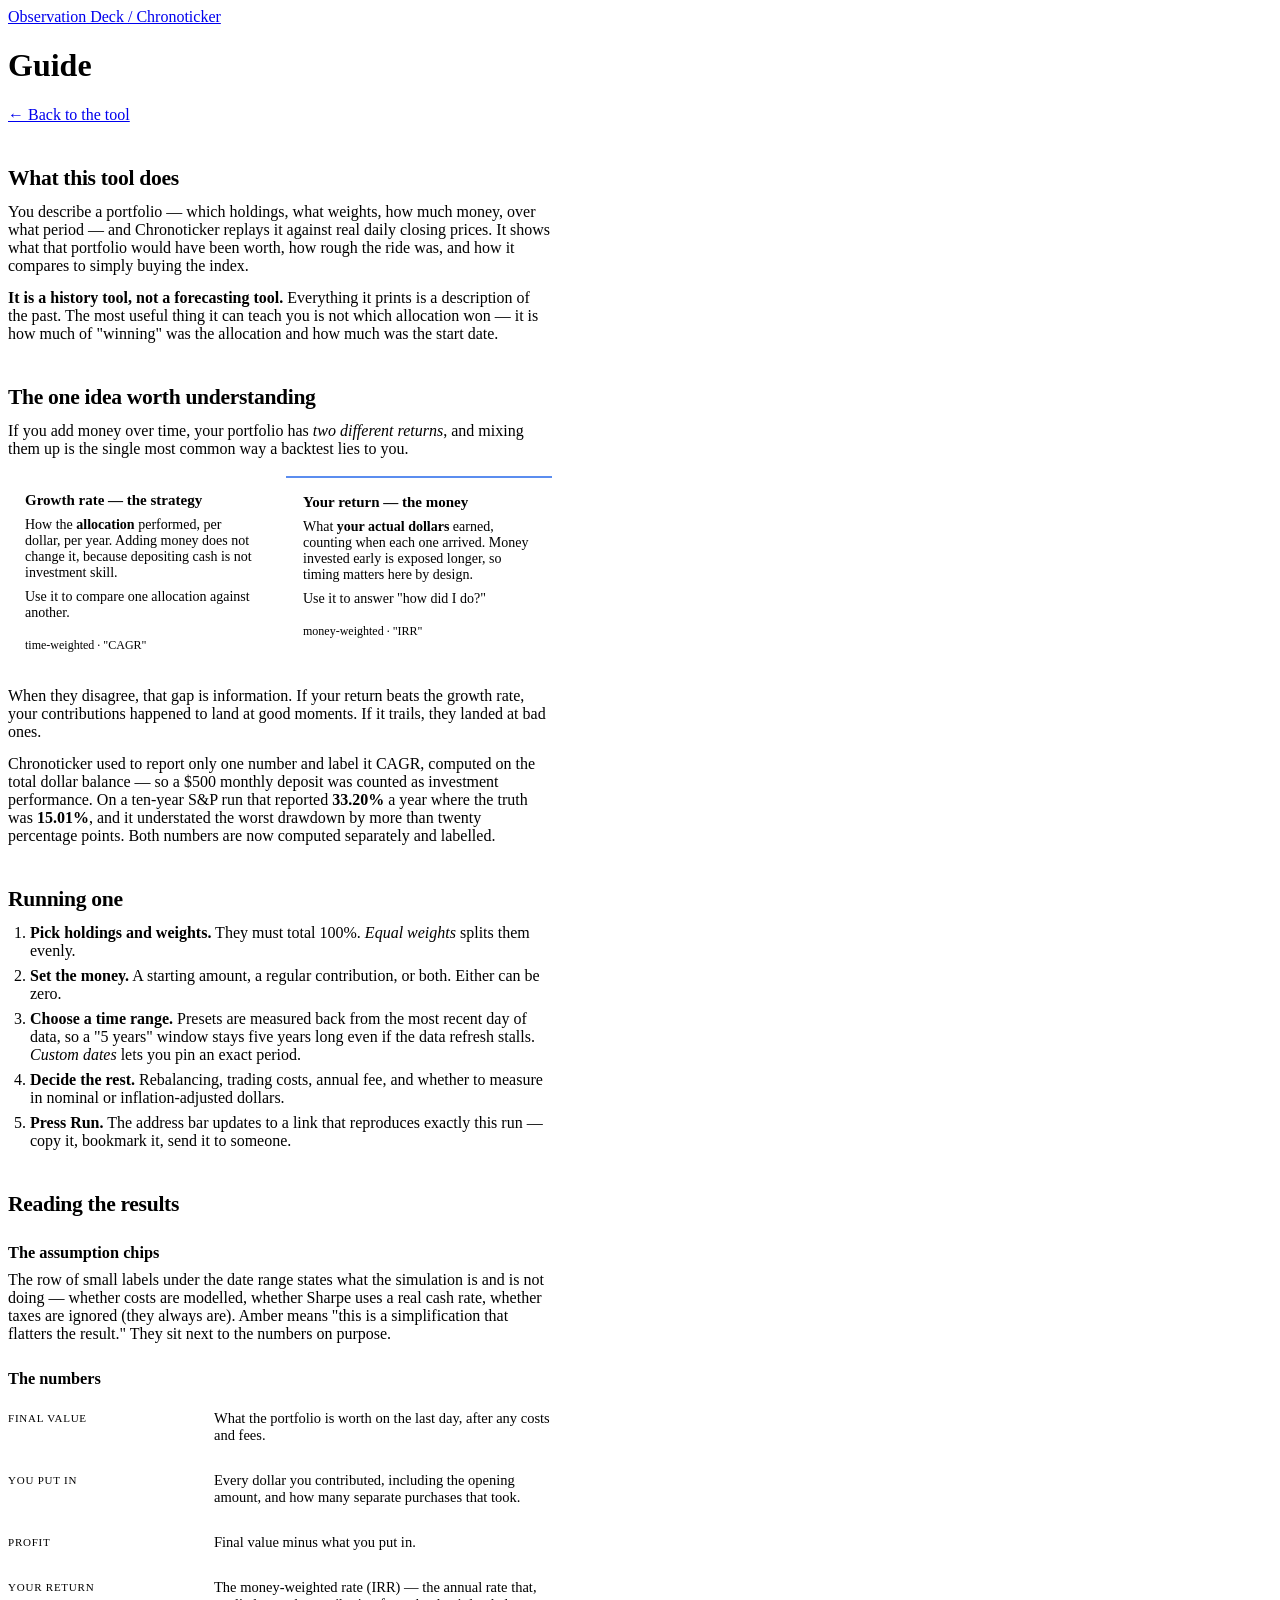
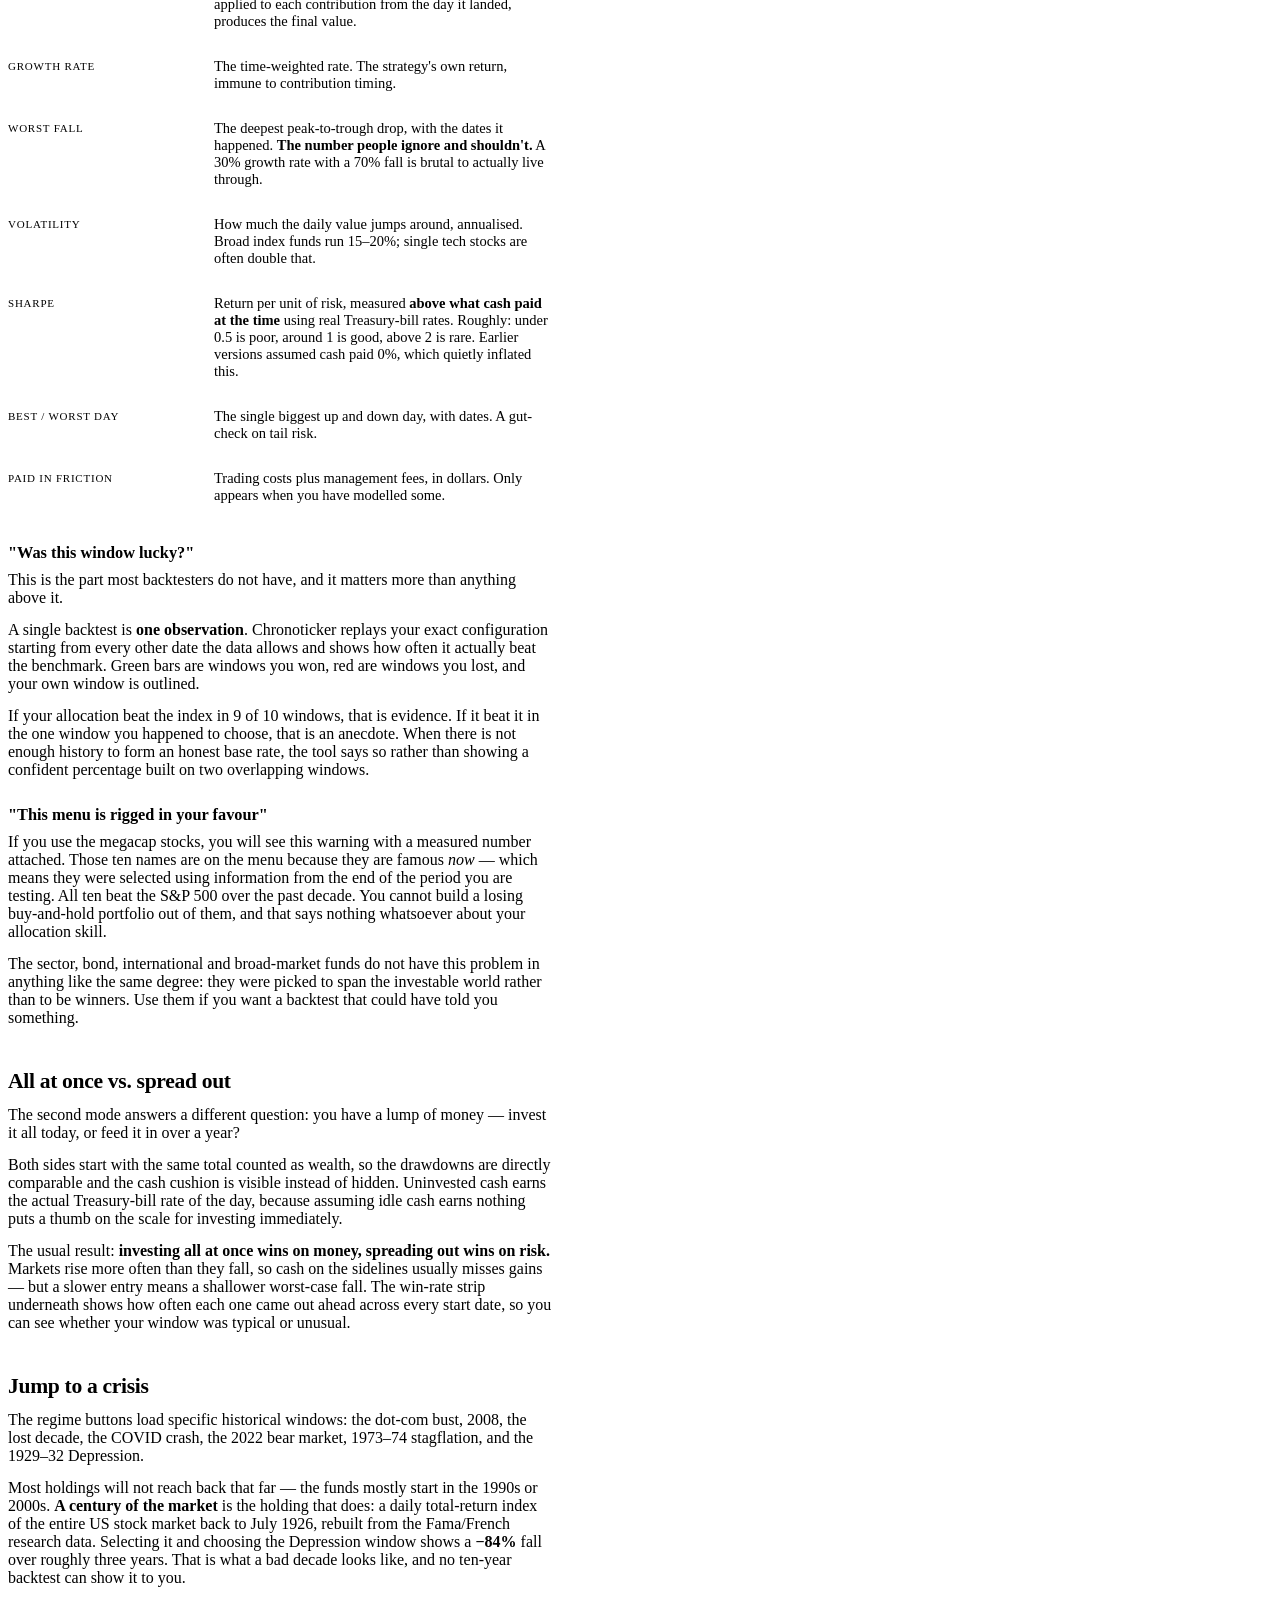
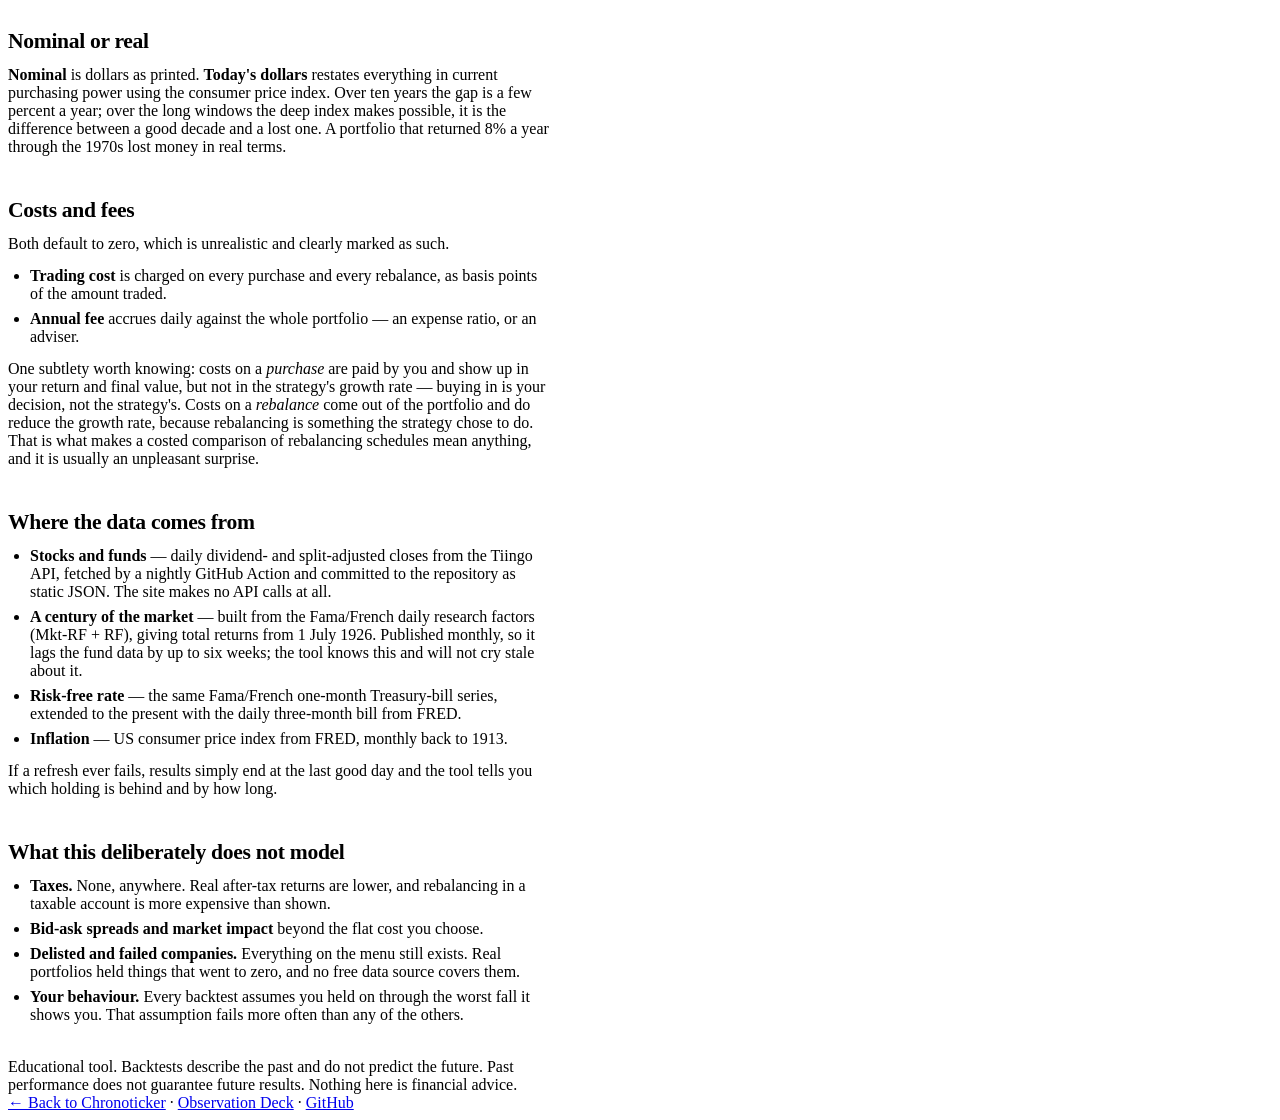
==== commit ac33b14c: "docs: rewrite the guide and README; run the gates in CI The guide leads with the distinction the too" ====
--- a/guide.html
+++ b/guide.html
@@ -3,481 +3,309 @@
 <head>
     <meta charset="UTF-8">
     <meta name="viewport" content="width=device-width, initial-scale=1.0">
-    <title>Chronoticker · Quick-Start Guide</title>
+    <title>Chronoticker — Guide</title>
     <link rel="icon" href="data:image/svg+xml,<svg xmlns=%22http://www.w3.org/2000/svg%22 viewBox=%220 0 100 100%22><text y=%22.9em%22 font-size=%2290%22>⏱️</text></svg>">
     <meta name="theme-color" content="#0a0d1c">
+    <link rel="stylesheet" href="assets/deck.css">
     <style>
-        /* ===== Observation Deck design tokens ===== */
-        /* Dark-only by design: no light theme, so `color-scheme: dark`
-           keeps native controls, scrollbars and pickers dark even when
-           the OS prefers light. */
-        :root {
-            color-scheme: dark;
-
-            /* surfaces */
-            --bg: #0a0d1c;
-            --bg-raised: #10142e;
-            --card: #12163a;
-            --card-chrome: #0c0f26;
-            --border: rgba(255, 255, 255, 0.09);
-            --border-hover: rgba(255, 154, 68, 0.55);
-
-            /* text */
-            --text: #e8eaf6;
-            --muted: #9ba1c5;
-            --faint: #848ab0;
-
-            /* accents */
-            --accent: #ff9a44;
-            --accent-deep: #e8792b;
-            --magenta: #c23e8c;
-
-            /* semantic */
-            --live: #3ddc84;
-            --warn: #ffc24b;
-            --down: #ff6b6b;
-
-            /* components */
-            --tag-bg: rgba(255, 154, 68, 0.10);
-            --tag-text: #ffb877;
-            --shadow: 0 14px 40px rgba(0, 0, 0, 0.45);
-            --btn-ink: #0a0d1c;
-
-            /* type */
-            --font-sans: -apple-system, BlinkMacSystemFont, "Segoe UI", Inter, Roboto, "Helvetica Neue", sans-serif;
-            --font-mono: ui-monospace, "SF Mono", "Cascadia Mono", Menlo, Consolas, monospace;
-
-            /* shape */
-            --radius-card: 12px;
-            --radius-control: 8px;
-            --radius-pill: 999px;
-        }
-
-        *, *::before, *::after { box-sizing: border-box; }
-
-        body {
-            font-family: var(--font-sans);
-            margin: 0;
-            padding: 28px 20px;
-            background: var(--bg);
+        /* Guide-only typography. Everything else comes from deck.css, which
+           index.html shares — the two pages used to carry duplicate copies
+           of the whole theme and drifted apart. */
+        .prose { max-width: 68ch; }
+        .prose h2 {
+            font-size: 1.35rem;
+            margin: 42px 0 12px;
+            letter-spacing: -0.015em;
+        }
+        .prose h3 {
+            font-size: 1.02rem;
+            margin: 26px 0 8px;
             color: var(--text);
-            line-height: 1.6;
-            -webkit-font-smoothing: antialiased;
-        }
-
-        /* ambient glow */
-        body::before {
-            content: "";
-            position: fixed;
-            inset: 0;
-            z-index: -1;
-            pointer-events: none;
-            background:
-                radial-gradient(900px 480px at 15% -10%, rgba(232, 121, 43, 0.10), transparent 60%),
-                radial-gradient(800px 480px at 90% 0%, rgba(194, 62, 140, 0.09), transparent 60%);
-        }
-
-        /* --btn-ink, not white: white on the orange accent measures
-           2.9:1 and fails AA (the same rule the buttons follow). */
-        ::selection { background: var(--accent-deep); color: var(--btn-ink); }
-        a:focus-visible {
-            outline: 2px solid var(--accent);
-            outline-offset: 3px;
-            border-radius: 4px;
-        }
-
-        @media (prefers-reduced-motion: reduce) {
-            *, *::before, *::after { animation: none !important; transition: none !important; }
-        }
-
-        .container {
-            max-width: 820px;
-            margin: auto;
-            padding: 28px 32px;
+        }
+        .prose p { margin: 0 0 14px; color: var(--muted); }
+        .prose ul, .prose ol { margin: 0 0 14px; padding-left: 22px; color: var(--muted); }
+        .prose li { margin-bottom: 7px; }
+        .prose li::marker { color: var(--faint); }
+        .prose strong { color: var(--text); font-weight: 620; }
+        .prose code {
+            font-family: var(--font-mono);
+            font-size: 0.87em;
+            background: var(--bg-raised);
+            border: 1px solid var(--border);
+            border-radius: 5px;
+            padding: 0.1em 0.38em;
+            color: var(--accent);
+        }
+        .defs { display: flex; flex-direction: column; gap: 2px; margin: 0 0 16px; }
+        .def {
+            display: grid;
+            grid-template-columns: 190px 1fr;
+            gap: 16px;
+            padding: 13px 0;
+            border-bottom: 1px solid var(--border);
+        }
+        .def dt {
+            font-family: var(--font-mono);
+            font-size: 11px;
+            letter-spacing: 0.07em;
+            text-transform: uppercase;
+            color: var(--accent);
+            padding-top: 2px;
+        }
+        .def dd { margin: 0; font-size: 14.5px; color: var(--muted); }
+        .def dd strong { color: var(--text); }
+        .compare {
+            display: grid;
+            grid-template-columns: 1fr 1fr;
+            gap: 12px;
+            margin: 18px 0;
+        }
+        .compare > div {
             background: var(--card);
             border: 1px solid var(--border);
-            box-shadow: var(--shadow);
+            border-top: 2px solid var(--tone);
             border-radius: var(--radius-card);
-        }
-
-        .kicker {
-            display: block;
-            text-align: center;
-            font-family: var(--font-mono);
-            font-size: 10.5px;
-            letter-spacing: 0.12em;
-            text-transform: uppercase;
-            color: var(--faint);
-            text-decoration: none;
-            margin-bottom: 10px;
-        }
-        .kicker:hover { color: var(--accent); }
-
-        .top-bar {
-            display: flex;
-            align-items: center;
-            justify-content: space-between;
-            gap: 12px;
-            margin-bottom: 6px;
-        }
-
-        .back-link {
-            display: inline-flex;
-            align-items: center;
-            gap: 6px;
-            padding: 6px 12px;
-            background: var(--accent);
-            color: var(--btn-ink);
-            border-radius: var(--radius-control);
-            text-decoration: none;
-            font-size: 13px;
-            font-weight: 600;
-            transition: background 0.2s ease, transform 0.2s ease;
-        }
-        .back-link:hover { background: var(--accent-deep); transform: translateY(-1px); }
-
-        h1 {
+            padding: 16px 17px;
+        }
+        .compare .a { --tone: var(--accent); }
+        .compare .b { --tone: #5b8def; }
+        .compare h4 {
+            margin: 0 0 8px;
+            font-size: 15px;
             color: var(--text);
-            margin: 0;
-            font-size: 1.75rem;
-            letter-spacing: -0.5px;
-        }
-
-        h2 {
+        }
+        .compare p { font-size: 14px; margin: 0 0 8px; color: var(--muted); }
+        .compare .eg {
             font-family: var(--font-mono);
             font-size: 12px;
-            font-weight: 600;
-            letter-spacing: 0.08em;
-            text-transform: uppercase;
-            color: var(--muted);
-            margin: 30px 0 10px;
-            padding-bottom: 6px;
-            border-bottom: 1px solid var(--border);
-        }
-
-        h3 {
-            color: var(--text);
-            margin: 18px 0 4px;
-            font-size: 1rem;
-        }
-
-        p, li { font-size: 14.5px; color: var(--text); }
-
-        a { color: var(--accent); }
-        a:hover { color: var(--accent-deep); }
-
-        ol, ul { padding-left: 22px; }
-
-        .step {
-            display: grid;
-            grid-template-columns: 32px 1fr;
-            gap: 12px;
-            margin: 14px 0;
-            align-items: start;
-        }
-
-        .step-num {
-            background: var(--accent);
-            color: var(--btn-ink);
-            width: 28px;
-            height: 28px;
-            border-radius: 50%;
-            display: flex;
-            align-items: center;
-            justify-content: center;
-            font-weight: 700;
-            font-size: 14px;
-            flex-shrink: 0;
-        }
-
-        .step-body {
-            font-size: 14.5px;
-        }
-        .step-body strong { color: var(--text); }
-
-        .stat-table {
-            width: 100%;
-            border-collapse: collapse;
-            margin: 12px 0 18px;
-            font-size: 14px;
-            border: 1px solid var(--border);
-            border-radius: var(--radius-control);
-            overflow: hidden;
-        }
-        .stat-table th, .stat-table td {
-            padding: 12px 14px;
-            border-bottom: 1px solid var(--border);
-            text-align: left;
-            vertical-align: top;
-            line-height: 1.55;
-        }
-        .stat-table tr:last-child th,
-        .stat-table tr:last-child td { border-bottom: none; }
-        .stat-table th {
-            width: 200px;
-            color: var(--text);
-            font-weight: 700;
-            background: var(--card-chrome);
-            border-right: 1px solid var(--border);
-        }
-        .stat-table td { background: transparent; }
-        .stat-table strong { color: var(--text); }
-
-        .callout {
-            background: var(--tag-bg);
-            border: 1px solid color-mix(in srgb, var(--accent) 25%, transparent);
-            border-radius: var(--radius-control);
-            padding: 12px 16px;
-            margin: 16px 0;
-            font-size: 13.5px;
-            color: var(--muted);
-        }
-        .callout strong { color: var(--tag-text); }
-
-        .warn {
-            background: color-mix(in srgb, var(--down) 9%, transparent);
-            border: 1px solid color-mix(in srgb, var(--down) 30%, transparent);
-            color: var(--muted);
-        }
-        .warn strong { color: var(--down); }
-
-        code {
-            background: var(--bg-raised);
-            border: 1px solid var(--border);
-            padding: 1px 6px;
-            border-radius: 4px;
-            font-family: var(--font-mono);
-            font-size: 12.5px;
-        }
-
-        details {
-            margin: 8px 0;
-            border: 1px solid var(--border);
-            border-radius: var(--radius-control);
-            padding: 0;
-            background: var(--bg-raised);
-        }
-        details summary {
-            padding: 10px 14px;
-            cursor: pointer;
-            font-weight: 600;
-            color: var(--text);
-            font-size: 14px;
-        }
-        details[open] summary { border-bottom: 1px solid var(--border); }
-        details > p, details > ul { padding: 0 14px 12px; margin: 8px 0 0; }
-
-        .footer {
-            text-align: center;
-            margin-top: 28px;
-            padding: 12px 0 0;
+            color: var(--faint);
             border-top: 1px solid var(--border);
-            color: var(--faint);
-            font-size: 13px;
-        }
-        .footer a       { color: var(--accent); text-decoration: none; }
-        .footer a:hover { color: var(--accent-deep); }
-
-        @media (max-width: 600px) {
-            .container { padding: 18px; }
-            .top-bar   { flex-direction: column; align-items: flex-start; gap: 8px; }
-            .stat-table th, .stat-table td {
-                display: block;
-                width: 100%;
-                border-right: none;
-            }
-            .stat-table th {
-                padding-bottom: 4px;
-                border-bottom: 1px solid var(--border);
-                background: var(--card-chrome);
-            }
-            .stat-table td {
-                padding-top: 8px;
-                background: transparent;
-            }
-            .stat-table tr {
-                display: block;
-                border-bottom: 1px solid var(--border);
-            }
-            .stat-table tr:last-child { border-bottom: none; }
-            .stat-table tr td:last-child,
-            .stat-table tr th:last-child { border-bottom: 1px solid var(--border); }
-        }
-
-        /* Print: the screen theme is dark-only, but browsers evaluate the
-           print pass as a light context and drop background colors by
-           default — near-white text on white paper. Re-point the tokens
-           for paper; every rule reads them, so this restyles the whole
-           page. All values clear 4.5:1 on white. */
-        @media print {
-            :root {
-                color-scheme: light;
-                --bg: #ffffff;
-                --bg-raised: #ffffff;
-                --card: #ffffff;
-                --card-chrome: #eceef7;
-                --border: #c9ccdd;
-                --border-hover: #c9ccdd;
-                --text: #14173a;
-                --muted: #3f4468;
-                --faint: #55597e;
-                --accent: #a04a09;
-                --accent-deep: #a04a09;
-                --live: #0f6b3c;
-                --warn: #6b4c00;
-                --down: #a82424;
-                --tag-bg: transparent;
-                --tag-text: #7a3f08;
-                --shadow: none;
-                /* white, not the dark screen ink: on the darkened print
-                   accent that's 6.0:1 vs 3.1:1 for the step numbers */
-                --btn-ink: #ffffff;
-            }
-            body { background: #fff; padding: 0; }
-            body::before { display: none; }
-            .container { box-shadow: none; border: none; padding: 0; max-width: none; }
-            .back-link { display: none; }
-            details { background: transparent; }
-            details > p, details > ul { display: block; }
+            padding-top: 9px;
+            margin-top: 4px;
+        }
+        @media (max-width: 640px) {
+            .def { grid-template-columns: 1fr; gap: 4px; }
+            .compare { grid-template-columns: 1fr; }
         }
     </style>
 </head>
 <body>
-    <div class="container">
-        <a class="kicker" href="https://observation-deck.netlify.app/">Observation Deck / Chronoticker</a>
-        <div class="top-bar">
-            <h1>Quick-Start Guide</h1>
-            <a class="back-link" href="index.html">← Back to Chronoticker</a>
-        </div>
-        <p style="color: var(--muted); margin: 6px 0 18px;">A 1-minute walkthrough: what the inputs do, what the stats mean, and how to read the chart.</p>
+<div class="container">
+    <a class="kicker" href="https://observation-deck.netlify.app/">Observation Deck / Chronoticker</a>
+
+    <div class="top-bar">
+        <h1>Guide</h1>
+        <div class="spacer"></div>
+        <a class="help-link" href="index.html">← Back to the tool</a>
+    </div>
+
+    <div class="prose">
 
         <h2>What this tool does</h2>
-        <p>You pick a basket of stocks and weights — the tool simulates investing in that exact mix at a starting date and tracks what your money would be worth today, day by day. It compares your portfolio against the S&amp;P 500 (via the SPY ETF) so you can see whether your picks beat or lagged a passive index.</p>
-
-        <h2>How to run a backtest</h2>
-
-        <div class="step">
-            <div class="step-num">1</div>
-            <div class="step-body">
-                <strong>Set your initial investment.</strong> The lump sum you'd invest at the start of the lookback window. Default $10,000.
+        <p>
+            You describe a portfolio — which holdings, what weights, how much money, over what
+            period — and Chronoticker replays it against real daily closing prices. It shows what
+            that portfolio would have been worth, how rough the ride was, and how it compares to
+            simply buying the index.
+        </p>
+        <p>
+            <strong>It is a history tool, not a forecasting tool.</strong> Everything it prints is a
+            description of the past. The most useful thing it can teach you is not which allocation
+            won — it is how much of "winning" was the allocation and how much was the start date.
+        </p>
+
+        <h2>The one idea worth understanding</h2>
+        <p>
+            If you add money over time, your portfolio has <em>two different returns</em>, and mixing
+            them up is the single most common way a backtest lies to you.
+        </p>
+        <div class="compare">
+            <div class="a">
+                <h4>Growth rate — the strategy</h4>
+                <p>
+                    How the <strong>allocation</strong> performed, per dollar, per year. Adding money
+                    does not change it, because depositing cash is not investment skill.
+                </p>
+                <p>Use it to compare one allocation against another.</p>
+                <div class="eg">time-weighted · "CAGR"</div>
+            </div>
+            <div class="b">
+                <h4>Your return — the money</h4>
+                <p>
+                    What <strong>your actual dollars</strong> earned, counting when each one arrived.
+                    Money invested early is exposed longer, so timing matters here by design.
+                </p>
+                <p>Use it to answer "how did I do?"</p>
+                <div class="eg">money-weighted · "IRR"</div>
             </div>
         </div>
-
-        <div class="step">
-            <div class="step-num">2</div>
-            <div class="step-body">
-                <strong>Pick a lookback window.</strong> How far back to start. <code>1y</code> is a quick sanity check; <code>5y</code> or <code>10y</code> shows how a strategy held up across multiple market regimes (e.g., COVID crash, 2022 bear market, 2023 AI rally).
-            </div>
+        <p>
+            When they disagree, that gap is information. If your return beats the growth rate, your
+            contributions happened to land at good moments. If it trails, they landed at bad ones.
+        </p>
+        <p>
+            Chronoticker used to report only one number and label it CAGR, computed on the total
+            dollar balance — so a $500 monthly deposit was counted as investment performance. On a
+            ten-year S&amp;P run that reported <strong>33.20%</strong> a year where the truth was
+            <strong>15.01%</strong>, and it understated the worst drawdown by more than twenty
+            percentage points. Both numbers are now computed separately and labelled.
+        </p>
+
+        <h2>Running one</h2>
+        <ol>
+            <li><strong>Pick holdings and weights.</strong> They must total 100%. <em>Equal weights</em> splits them evenly.</li>
+            <li><strong>Set the money.</strong> A starting amount, a regular contribution, or both. Either can be zero.</li>
+            <li><strong>Choose a time range.</strong> Presets are measured back from the most recent day of data, so a "5 years" window stays five years long even if the data refresh stalls. <em>Custom dates</em> lets you pin an exact period.</li>
+            <li><strong>Decide the rest.</strong> Rebalancing, trading costs, annual fee, and whether to measure in nominal or inflation-adjusted dollars.</li>
+            <li><strong>Press Run.</strong> The address bar updates to a link that reproduces exactly this run — copy it, bookmark it, send it to someone.</li>
+        </ol>
+
+        <h2>Reading the results</h2>
+
+        <h3>The assumption chips</h3>
+        <p>
+            The row of small labels under the date range states what the simulation is and is not
+            doing — whether costs are modelled, whether Sharpe uses a real cash rate, whether taxes
+            are ignored (they always are). Amber means "this is a simplification that flatters the
+            result." They sit next to the numbers on purpose.
+        </p>
+
+        <h3>The numbers</h3>
+        <dl class="defs">
+            <div class="def"><dt>Final value</dt><dd>What the portfolio is worth on the last day, after any costs and fees.</dd></div>
+            <div class="def"><dt>You put in</dt><dd>Every dollar you contributed, including the opening amount, and how many separate purchases that took.</dd></div>
+            <div class="def"><dt>Profit</dt><dd>Final value minus what you put in.</dd></div>
+            <div class="def"><dt>Your return</dt><dd>The money-weighted rate (IRR) — the annual rate that, applied to each contribution from the day it landed, produces the final value.</dd></div>
+            <div class="def"><dt>Growth rate</dt><dd>The time-weighted rate. The strategy's own return, immune to contribution timing.</dd></div>
+            <div class="def"><dt>Worst fall</dt><dd>The deepest peak-to-trough drop, with the dates it happened. <strong>The number people ignore and shouldn't.</strong> A 30% growth rate with a 70% fall is brutal to actually live through.</dd></div>
+            <div class="def"><dt>Volatility</dt><dd>How much the daily value jumps around, annualised. Broad index funds run 15–20%; single tech stocks are often double that.</dd></div>
+            <div class="def"><dt>Sharpe</dt><dd>Return per unit of risk, measured <strong>above what cash paid at the time</strong> using real Treasury-bill rates. Roughly: under 0.5 is poor, around 1 is good, above 2 is rare. Earlier versions assumed cash paid 0%, which quietly inflated this.</dd></div>
+            <div class="def"><dt>Best / worst day</dt><dd>The single biggest up and down day, with dates. A gut-check on tail risk.</dd></div>
+            <div class="def"><dt>Paid in friction</dt><dd>Trading costs plus management fees, in dollars. Only appears when you have modelled some.</dd></div>
+        </dl>
+
+        <h3>"Was this window lucky?"</h3>
+        <p>
+            This is the part most backtesters do not have, and it matters more than anything above it.
+        </p>
+        <p>
+            A single backtest is <strong>one observation</strong>. Chronoticker replays your exact
+            configuration starting from every other date the data allows and shows how often it
+            actually beat the benchmark. Green bars are windows you won, red are windows you lost,
+            and your own window is outlined.
+        </p>
+        <p>
+            If your allocation beat the index in 9 of 10 windows, that is evidence. If it beat it in
+            the one window you happened to choose, that is an anecdote. When there is not enough
+            history to form an honest base rate, the tool says so rather than showing a confident
+            percentage built on two overlapping windows.
+        </p>
+
+        <h3>"This menu is rigged in your favour"</h3>
+        <p>
+            If you use the megacap stocks, you will see this warning with a measured number attached.
+            Those ten names are on the menu because they are famous <em>now</em> — which means they
+            were selected using information from the end of the period you are testing. All ten beat
+            the S&amp;P 500 over the past decade. You cannot build a losing buy-and-hold portfolio
+            out of them, and that says nothing whatsoever about your allocation skill.
+        </p>
+        <p>
+            The sector, bond, international and broad-market funds do not have this problem in
+            anything like the same degree: they were picked to span the investable world rather than
+            to be winners. Use them if you want a backtest that could have told you something.
+        </p>
+
+        <h2>All at once vs. spread out</h2>
+        <p>
+            The second mode answers a different question: you have a lump of money — invest it all
+            today, or feed it in over a year?
+        </p>
+        <p>
+            Both sides start with the same total counted as wealth, so the drawdowns are directly
+            comparable and the cash cushion is visible instead of hidden. Uninvested cash earns the
+            actual Treasury-bill rate of the day, because assuming idle cash earns nothing puts a
+            thumb on the scale for investing immediately.
+        </p>
+        <p>
+            The usual result: <strong>investing all at once wins on money, spreading out wins on
+            risk.</strong> Markets rise more often than they fall, so cash on the sidelines usually
+            misses gains — but a slower entry means a shallower worst-case fall. The win-rate strip
+            underneath shows how often each one came out ahead across every start date, so you can
+            see whether your window was typical or unusual.
+        </p>
+
+        <h2>Jump to a crisis</h2>
+        <p>
+            The regime buttons load specific historical windows: the dot-com bust, 2008, the lost
+            decade, the COVID crash, the 2022 bear market, 1973–74 stagflation, and the 1929–32
+            Depression.
+        </p>
+        <p>
+            Most holdings will not reach back that far — the funds mostly start in the 1990s or
+            2000s. <strong>A century of the market</strong> is the holding that does: a daily
+            total-return index of the entire US stock market back to July 1926, rebuilt from the
+            Fama/French research data. Selecting it and choosing the Depression window shows a
+            <strong>−84%</strong> fall over roughly three years. That is what a bad decade looks
+            like, and no ten-year backtest can show it to you.
+        </p>
+
+        <h2>Nominal or real</h2>
+        <p>
+            <strong>Nominal</strong> is dollars as printed. <strong>Today's dollars</strong> restates
+            everything in current purchasing power using the consumer price index. Over ten years the
+            gap is a few percent a year; over the long windows the deep index makes possible, it is
+            the difference between a good decade and a lost one. A portfolio that returned 8% a year
+            through the 1970s lost money in real terms.
+        </p>
+
+        <h2>Costs and fees</h2>
+        <p>
+            Both default to zero, which is unrealistic and clearly marked as such.
+        </p>
+        <ul>
+            <li><strong>Trading cost</strong> is charged on every purchase and every rebalance, as basis points of the amount traded.</li>
+            <li><strong>Annual fee</strong> accrues daily against the whole portfolio — an expense ratio, or an adviser.</li>
+        </ul>
+        <p>
+            One subtlety worth knowing: costs on a <em>purchase</em> are paid by you and show up in
+            your return and final value, but not in the strategy's growth rate — buying in is your
+            decision, not the strategy's. Costs on a <em>rebalance</em> come out of the portfolio and
+            do reduce the growth rate, because rebalancing is something the strategy chose to do.
+            That is what makes a costed comparison of rebalancing schedules mean anything, and it is
+            usually an unpleasant surprise.
+        </p>
+
+        <h2>Where the data comes from</h2>
+        <ul>
+            <li><strong>Stocks and funds</strong> — daily dividend- and split-adjusted closes from the Tiingo API, fetched by a nightly GitHub Action and committed to the repository as static JSON. The site makes no API calls at all.</li>
+            <li><strong>A century of the market</strong> — built from the Fama/French daily research factors (Mkt-RF + RF), giving total returns from 1 July 1926. Published monthly, so it lags the fund data by up to six weeks; the tool knows this and will not cry stale about it.</li>
+            <li><strong>Risk-free rate</strong> — the same Fama/French one-month Treasury-bill series, extended to the present with the daily three-month bill from FRED.</li>
+            <li><strong>Inflation</strong> — US consumer price index from FRED, monthly back to 1913.</li>
+        </ul>
+        <p>
+            If a refresh ever fails, results simply end at the last good day and the tool tells you
+            which holding is behind and by how long.
+        </p>
+
+        <h2>What this deliberately does not model</h2>
+        <ul>
+            <li><strong>Taxes.</strong> None, anywhere. Real after-tax returns are lower, and rebalancing in a taxable account is more expensive than shown.</li>
+            <li><strong>Bid-ask spreads and market impact</strong> beyond the flat cost you choose.</li>
+            <li><strong>Delisted and failed companies.</strong> Everything on the menu still exists. Real portfolios held things that went to zero, and no free data source covers them.</li>
+            <li><strong>Your behaviour.</strong> Every backtest assumes you held on through the worst fall it shows you. That assumption fails more often than any of the others.</li>
+        </ul>
+
+        <div class="disclaimer" style="margin-top:34px">
+            Educational tool. Backtests describe the past and do not predict the future.
+            Past performance does not guarantee future results. Nothing here is financial advice.
         </div>
-
-        <div class="step">
-            <div class="step-num">3</div>
-            <div class="step-body">
-                <strong>Choose a rebalance cadence.</strong>
-                <ul>
-                    <li><strong>None (buy &amp; hold)</strong> — buy once, never touch. Winners drift up, the portfolio gets concentrated.</li>
-                    <li><strong>Monthly / Quarterly / Annually</strong> — periodically sell winners and buy losers to return to your target weights. Reduces concentration risk and forces "buy low, sell high" mechanics.</li>
-                </ul>
-            </div>
-        </div>
-
-        <div class="step">
-            <div class="step-num">4</div>
-            <div class="step-body">
-                <strong>(Optional) Add a monthly DCA contribution.</strong> Simulates dollar-cost averaging — adding the same dollar amount every 30 days, split across your weights. Useful for "what if I'd invested $500/month into the Mag 7?" questions.
-            </div>
-        </div>
-
-        <div class="step">
-            <div class="step-num">5</div>
-            <div class="step-body">
-                <strong>Build your allocation.</strong> Pick stocks from the dropdown, set weights, and make sure they sum to 100%. The total turns green when you're balanced. Try the <strong>Mag 7 (equal weight)</strong> preset for a one-click starting point.
-            </div>
-        </div>
-
-        <div class="step">
-            <div class="step-num">6</div>
-            <div class="step-body">
-                <strong>Click Run Backtest.</strong> The tool loads historical adjusted-close prices, aligns the trading days, simulates the strategy, and renders the chart + stats.
-            </div>
-        </div>
-
-        <h2>Reading the results</h2>
-
-        <h3>The chart</h3>
-        <p>The orange line is your portfolio's value over time. The dashed magenta line is what the same money would have done in the S&amp;P 500 (SPY). Above SPY = you outperformed; below = you underperformed.</p>
-
-        <h3>The stats</h3>
-        <table class="stat-table">
-            <tbody>
-                <tr>
-                    <th>Final Value</th>
-                    <td>What your portfolio is worth on the last day of the window — including any DCA contributions you added along the way.</td>
-                </tr>
-                <tr>
-                    <th>Total Return</th>
-                    <td>Profit divided by total dollars contributed. 50% means you made $0.50 for every $1 you put in.</td>
-                </tr>
-                <tr>
-                    <th>CAGR</th>
-                    <td>Compound Annual Growth Rate — the steady annual return that would have produced the same end value. The fairest single number to compare strategies of different lengths.</td>
-                </tr>
-                <tr>
-                    <th>Max Drawdown</th>
-                    <td>The worst peak-to-trough drop the portfolio ever experienced. <strong>This is the number that gets ignored and shouldn't be.</strong> A 30% CAGR with a 70% drawdown is brutal to live through.</td>
-                </tr>
-                <tr>
-                    <th>Volatility (ann.)</th>
-                    <td>Standard deviation of daily returns, scaled to a year. Higher = more day-to-day swings. The Mag 7 typically sits around 25–35%; SPY runs 15–20%.</td>
-                </tr>
-                <tr>
-                    <th>Sharpe Ratio</th>
-                    <td>Return per unit of risk (return ÷ volatility, no risk-free rate adjustment in this simplified version). Above 1 is good, above 2 is rare. Negative means you'd have been better off in cash.</td>
-                </tr>
-                <tr>
-                    <th>Best / Worst Day</th>
-                    <td>The single biggest up-day and down-day in the window. Useful gut-check on tail risk.</td>
-                </tr>
-            </tbody>
-        </table>
-
-        <h2>Try these scenarios</h2>
-        <details>
-            <summary>"Did the Magnificent 7 actually beat the index?"</summary>
-            <p>Click the <strong>Mag 7 (equal weight)</strong> preset, set lookback to 5 years, rebalance quarterly. Compare the orange line to the dashed SPY line. Note both the CAGR delta <em>and</em> the max drawdown delta — outperformance often comes with bigger swings.</p>
-        </details>
-        <details>
-            <summary>"Concentrated bet vs. diversified?"</summary>
-            <p>Run 100% NVDA over 5 years. Note the CAGR and the max drawdown. Then run 7-stock equal-weight Mag 7 over the same window. The single-stock bet usually has higher CAGR but a much uglier drawdown.</p>
-        </details>
-        <details>
-            <summary>"Does rebalancing actually help?"</summary>
-            <p>Run the same allocation twice — once with rebalancing off, once with quarterly rebalancing. Compare CAGR, max drawdown, and Sharpe. Rebalancing usually trims a bit of return but improves Sharpe (smoother ride).</p>
-        </details>
-        <details>
-            <summary>"What if I'd DCA'd $500/month for 5 years?"</summary>
-            <p>Set initial to $0 (or $500 for the first contribution), DCA to 500, lookback to 5 years. The chart will show steady upward steps from contributions in addition to market moves.</p>
-        </details>
-
-        <h2>Caveats &amp; data notes</h2>
-        <ul>
-            <li><strong>No taxes, no fees, no slippage.</strong> Real-world returns will be lower than what's shown.</li>
-            <li><strong>Adjusted close prices.</strong> Splits and dividends are baked in, so the numbers reflect total return.</li>
-            <li><strong>Trading days only.</strong> ~252 days per year — weekends and holidays don't show up.</li>
-            <li><strong>Survivorship bias.</strong> The available stocks are today's winners. A 2010 backtest would have looked different if you'd been picking from 2010's hot stocks.</li>
-        </ul>
-
-        <div class="callout">
-            <strong>How the data gets here:</strong> Chronoticker serves daily adjusted-close prices from the <a href="https://www.tiingo.com/" target="_blank" rel="noopener">Tiingo</a> API, pre-baked into the site as static JSON and refreshed nightly by a GitHub Action. Because backtests read static files from the CDN, there are no runtime API calls, no CORS issues, and no rate limits. If the nightly refresh ever breaks, results simply end at the last refreshed day — the app shows a warning when that happens.
-        </div>
-
-        <p class="callout"><strong>Educational use only.</strong> Backtests are a thinking tool, not a prediction. Past performance does not guarantee future results. Nothing here is financial advice.</p>
-
-        <footer class="footer">
-            <a href="index.html">← Back to Chronoticker</a> &nbsp;&middot;&nbsp;
-            <a href="https://observation-deck.netlify.app/">Observation Deck</a> &nbsp;&middot;&nbsp;
-            <a href="https://github.com/00xJS/chronoticker">GitHub</a>
-        </footer>
     </div>
+
+    <div class="footer">
+        <a href="index.html">← Back to Chronoticker</a> &middot;
+        <a href="https://observation-deck.netlify.app/">Observation Deck</a> &middot;
+        <a href="https://github.com/00xJS/Chronoticker">GitHub</a>
+    </div>
+</div>
 </body>
 </html>
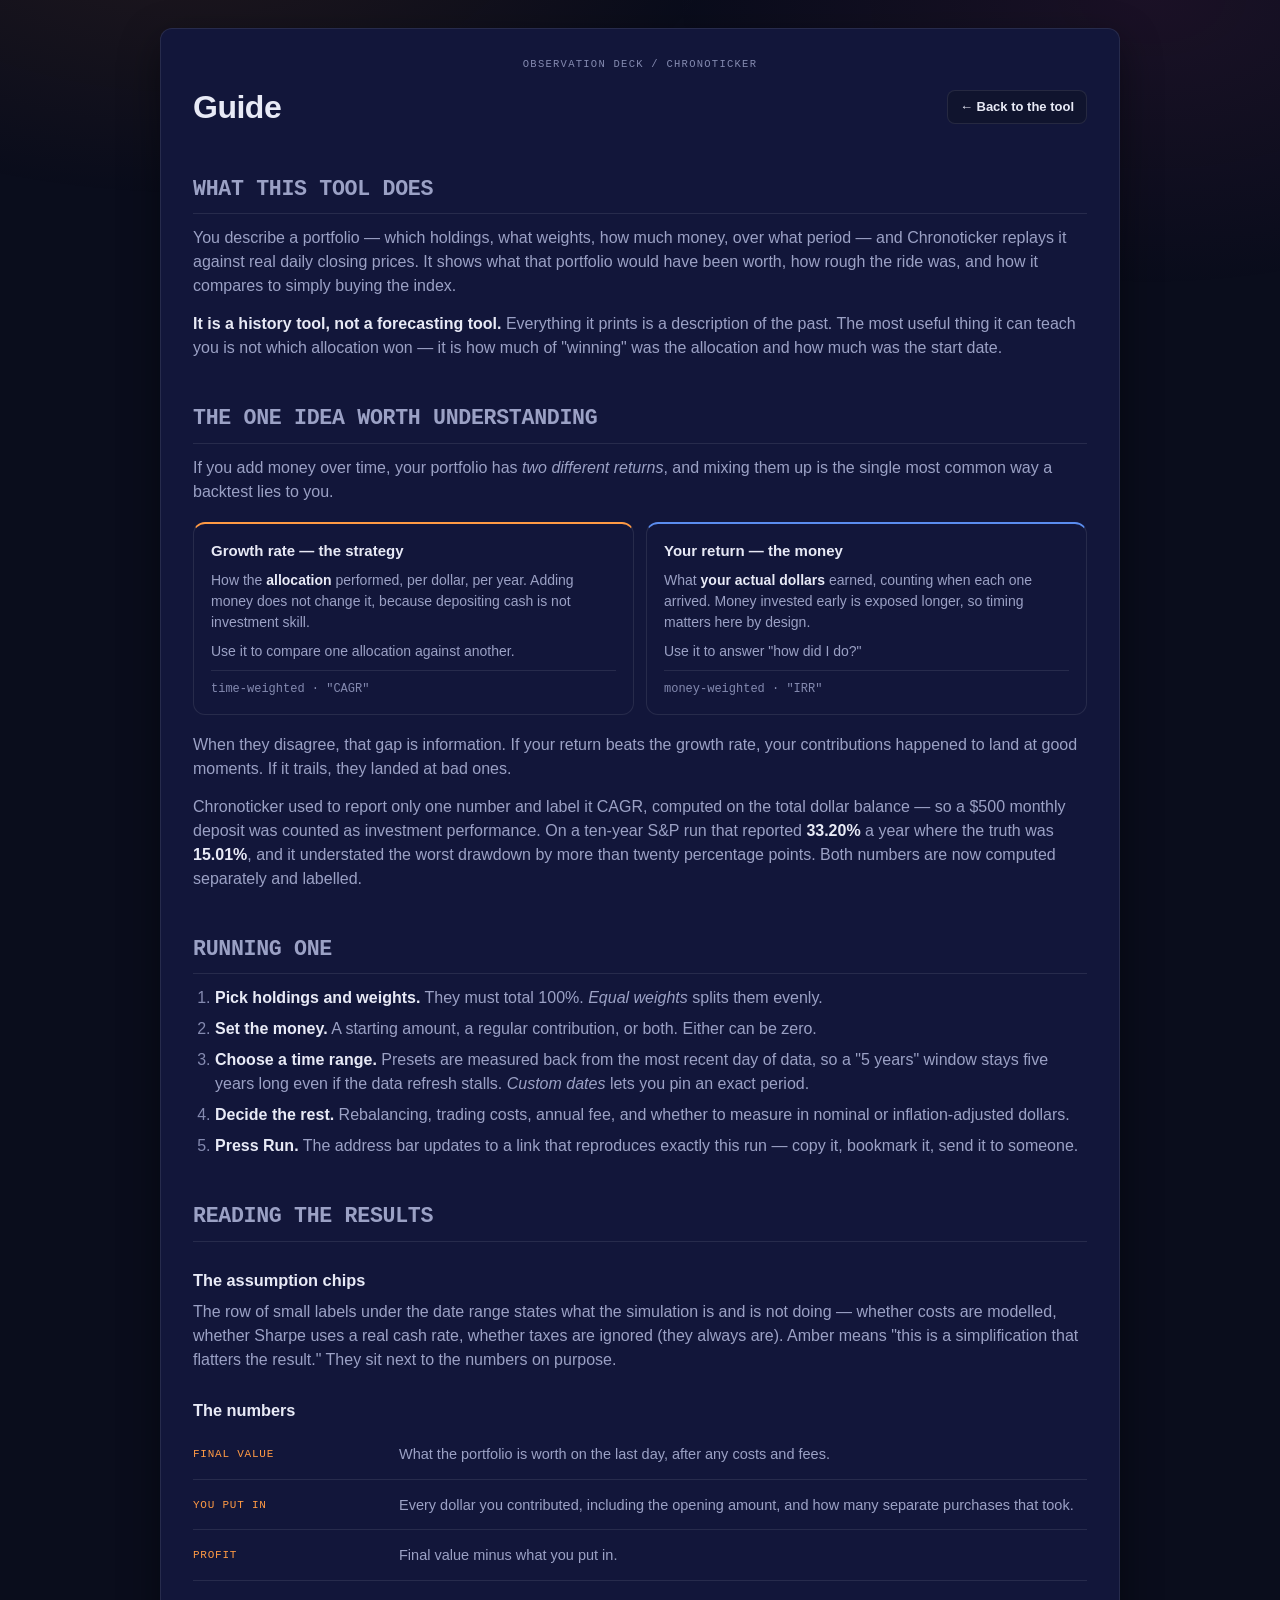
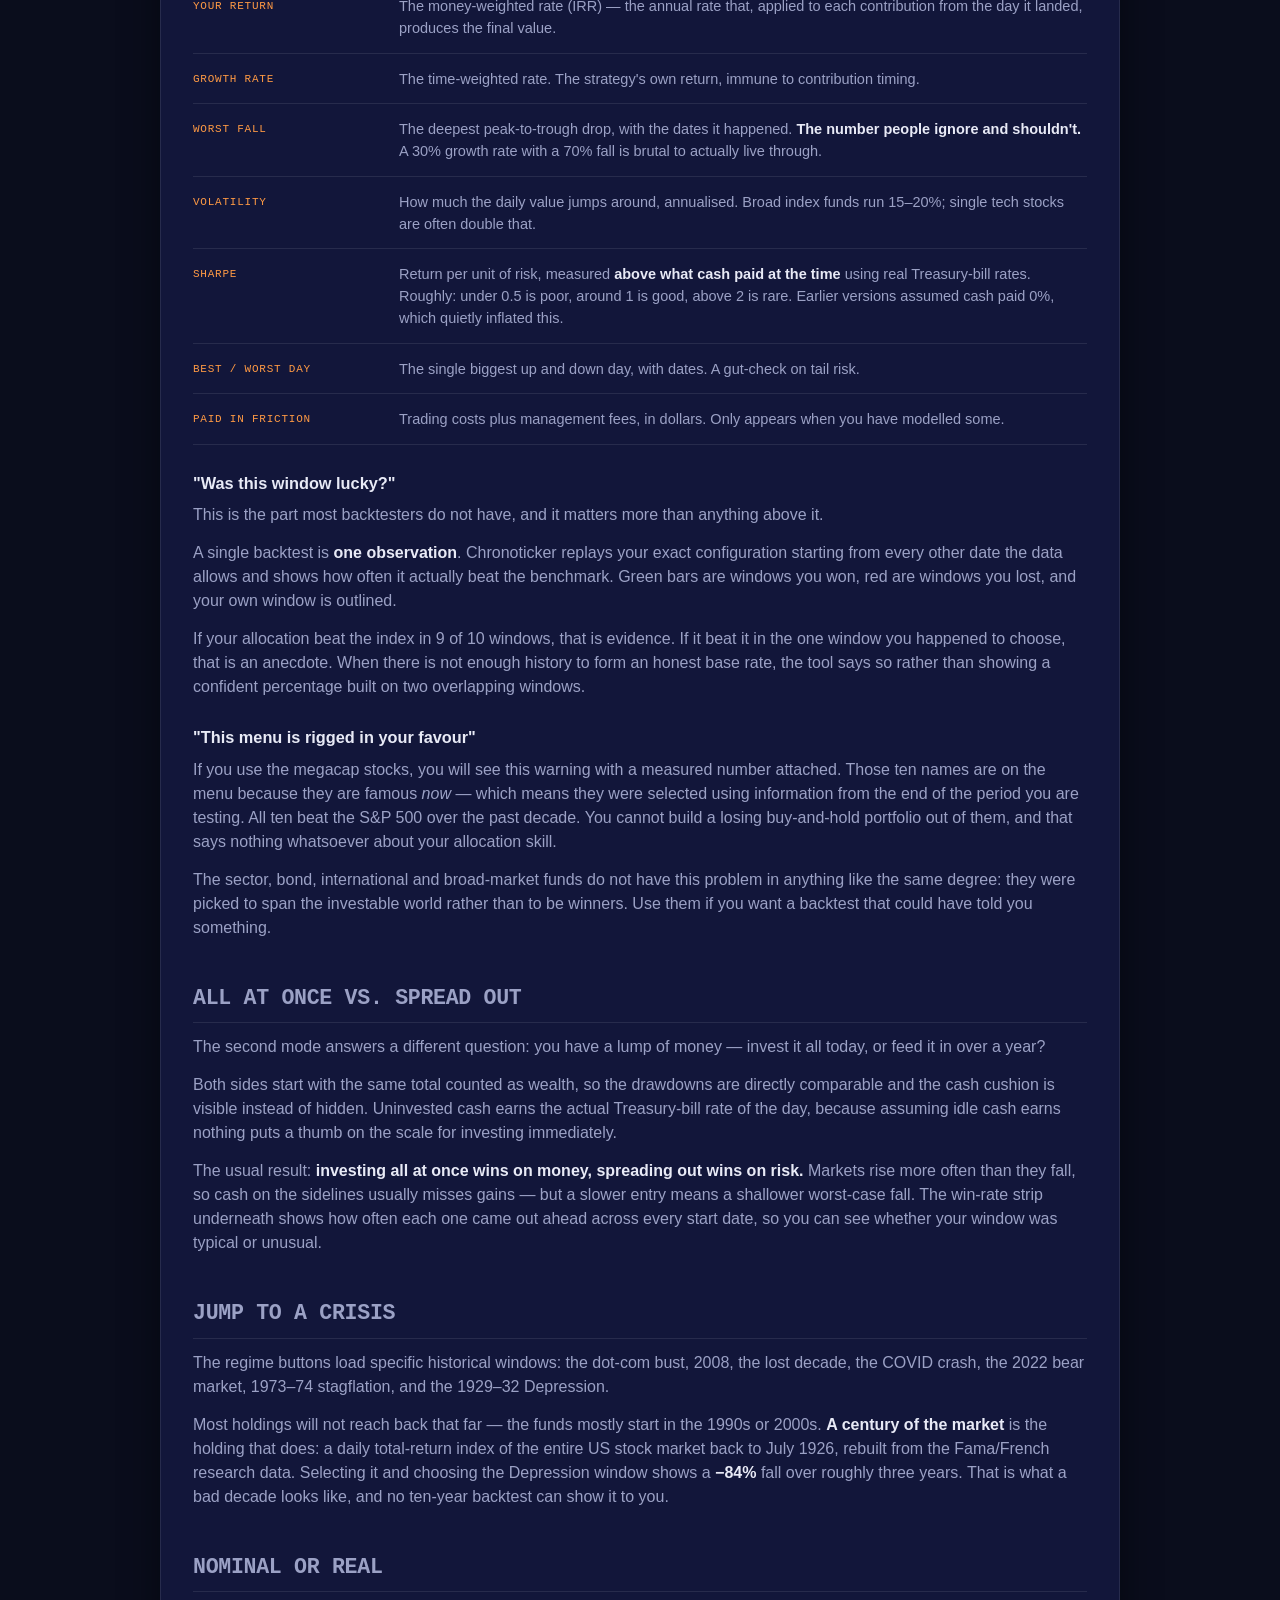
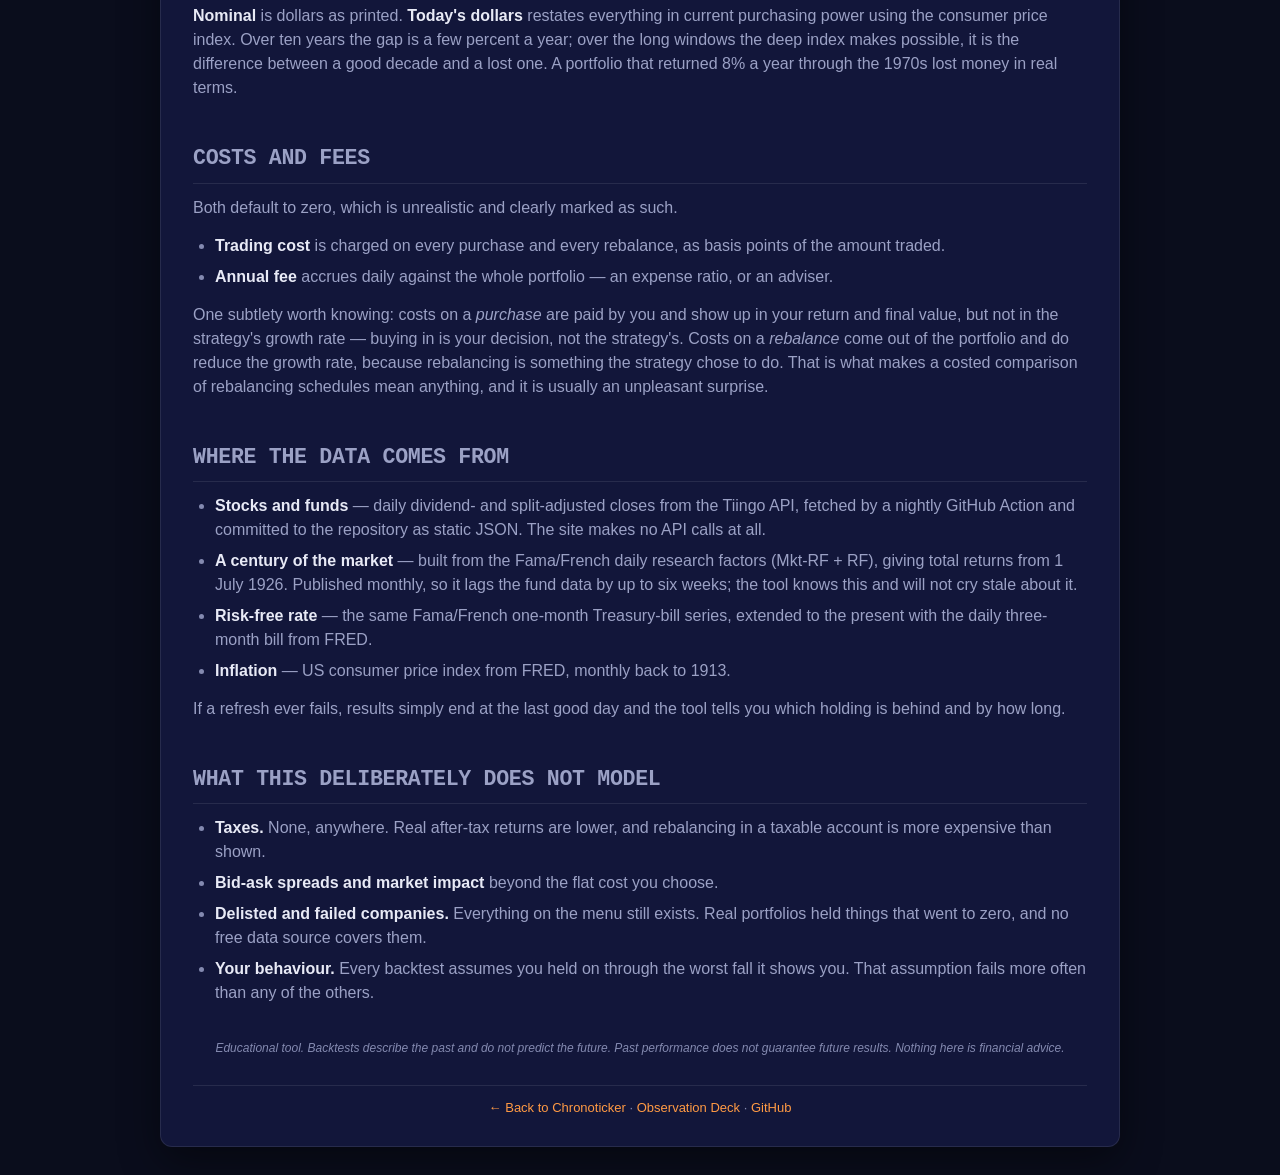
==== commit 54263118: "fix: let the guide's text fill the page The prose carried a 68ch measure inside the 960px card, so o" ====
--- a/guide.html
+++ b/guide.html
@@ -11,7 +11,10 @@
         /* Guide-only typography. Everything else comes from deck.css, which
            index.html shares — the two pages used to carry duplicate copies
            of the whole theme and drifted apart. */
-        .prose { max-width: 68ch; }
+        /* Fills the card, matching index.html. This carried a 68ch measure,
+           which left 275px of dead space down the right-hand side of a 960px
+           card and read as text pinned to the left rather than as a column. */
+        .prose { max-width: none; }
         .prose h2 {
             font-size: 1.35rem;
             margin: 42px 0 12px;
--- a/assets/deck.css
+++ b/assets/deck.css
@@ -0,0 +1,835 @@
+/* ===== Observation Deck design tokens ===== */
+/* Dark-only by design: no light theme, so `color-scheme: dark`
+   keeps native controls, scrollbars and pickers dark even when
+   the OS prefers light. */
+:root {
+    color-scheme: dark;
+
+    /* surfaces */
+    --bg: #0a0d1c;
+    --bg-raised: #10142e;
+    --card: #12163a;
+    --card-chrome: #0c0f26;
+    --border: rgba(255, 255, 255, 0.09);
+    --border-hover: rgba(255, 154, 68, 0.55);
+
+    /* text */
+    --text: #e8eaf6;
+    --muted: #9ba1c5;
+    --faint: #848ab0;
+
+    /* accents */
+    --accent: #ff9a44;
+    --accent-deep: #e8792b;
+    --magenta: #c23e8c;
+
+    /* semantic */
+    --live: #3ddc84;
+    --warn: #ffc24b;
+    --down: #ff6b6b;
+
+    /* components */
+    --tag-bg: rgba(255, 154, 68, 0.10);
+    --tag-text: #ffb877;
+    --shadow: 0 14px 40px rgba(0, 0, 0, 0.45);
+    --btn-ink: #0a0d1c;
+
+    /* type */
+    --font-sans: -apple-system, BlinkMacSystemFont, "Segoe UI", Inter, Roboto, "Helvetica Neue", sans-serif;
+    --font-mono: ui-monospace, "SF Mono", "Cascadia Mono", Menlo, Consolas, monospace;
+
+    /* shape */
+    --radius-card: 12px;
+    --radius-control: 8px;
+    --radius-pill: 999px;
+}
+
+*, *::before, *::after { box-sizing: border-box; }
+
+body {
+    font-family: var(--font-sans);
+    margin: 0;
+    padding: 28px 20px;
+    background: var(--bg);
+    color: var(--text);
+    line-height: 1.5;
+    -webkit-font-smoothing: antialiased;
+}
+
+/* ambient glow */
+body::before {
+    content: "";
+    position: fixed;
+    inset: 0;
+    z-index: -1;
+    pointer-events: none;
+    background:
+        radial-gradient(900px 480px at 15% -10%, rgba(232, 121, 43, 0.10), transparent 60%),
+        radial-gradient(800px 480px at 90% 0%, rgba(194, 62, 140, 0.09), transparent 60%);
+}
+
+/* --btn-ink, not white: white on the orange accent measures
+   2.9:1 and fails AA (the same rule the buttons follow). */
+::selection { background: var(--accent-deep); color: var(--btn-ink); }
+a:focus-visible, button:focus-visible {
+    outline: 2px solid var(--accent);
+    outline-offset: 3px;
+    border-radius: 4px;
+}
+
+@keyframes deck-pulse {
+    0%, 100% { opacity: 1; }
+    50% { opacity: 0.35; }
+}
+
+@media (prefers-reduced-motion: reduce) {
+    *, *::before, *::after { animation: none !important; transition: none !important; }
+}
+
+.container {
+    max-width: 960px;
+    margin: auto;
+    padding: 28px 32px;
+    background: var(--card);
+    border: 1px solid var(--border);
+    box-shadow: var(--shadow);
+    border-radius: var(--radius-card);
+}
+
+.kicker {
+    display: block;
+    text-align: center;
+    font-family: var(--font-mono);
+    font-size: 10.5px;
+    letter-spacing: 0.12em;
+    text-transform: uppercase;
+    color: var(--faint);
+    text-decoration: none;
+    margin-bottom: 10px;
+}
+.kicker:hover { color: var(--accent); }
+
+.top-bar {
+    display: flex;
+    align-items: center;
+    justify-content: space-between;
+    gap: 12px;
+    margin-bottom: 6px;
+}
+
+.top-bar .spacer { flex: 1; }
+
+.help-link {
+    display: inline-flex;
+    align-items: center;
+    gap: 6px;
+    padding: 6px 12px;
+    background: var(--bg-raised);
+    border: 1px solid var(--border);
+    border-radius: var(--radius-control);
+    color: var(--text);
+    text-decoration: none;
+    font-size: 13px;
+    font-weight: 600;
+    transition: border-color 0.2s ease, color 0.2s ease;
+}
+.help-link:hover { border-color: var(--border-hover); color: var(--accent); }
+
+h1 {
+    color: var(--text);
+    text-align: center;
+    margin: 0;
+    font-size: 2rem;
+    letter-spacing: -0.5px;
+    flex: 0 0 auto;
+}
+
+h2 {
+    font-family: var(--font-mono);
+    font-size: 12px;
+    font-weight: 600;
+    letter-spacing: 0.08em;
+    text-transform: uppercase;
+    color: var(--muted);
+    margin: 30px 0 12px;
+    padding-bottom: 8px;
+    border-bottom: 1px solid var(--border);
+}
+
+p.subtitle {
+    text-align: center;
+    color: var(--muted);
+    margin: 0 0 14px;
+    font-size: 14px;
+}
+
+.first-time {
+    background: var(--tag-bg);
+    border: 1px solid color-mix(in srgb, var(--accent) 25%, transparent);
+    border-radius: var(--radius-control);
+    padding: 12px 16px;
+    margin: 8px 0 16px;
+    font-size: 13.5px;
+    color: var(--muted);
+}
+.first-time strong { color: var(--tag-text); }
+.first-time a      { color: var(--accent); font-weight: 600; }
+
+.data-status {
+    display: flex;
+    align-items: center;
+    justify-content: center;
+    gap: 8px;
+    padding: 9px 18px;
+    border-radius: var(--radius-pill);
+    margin: 12px 0 22px;
+    font-family: var(--font-mono);
+    font-size: 11.5px;
+    letter-spacing: 0.05em;
+    text-transform: uppercase;
+    min-height: 40px;
+    background: var(--bg-raised);
+    border: 1px solid var(--border);
+    color: var(--muted);
+}
+.data-status::before {
+    content: "";
+    flex: 0 0 auto;
+    width: 7px;
+    height: 7px;
+    border-radius: 50%;
+    background: var(--faint);
+}
+.data-status.ok {
+    background: color-mix(in srgb, var(--live) 9%, transparent);
+    border-color: color-mix(in srgb, var(--live) 30%, transparent);
+    color: var(--live);
+}
+.data-status.ok::before {
+    background: var(--live);
+    box-shadow: 0 0 8px var(--live);
+    animation: deck-pulse 2.4s ease-in-out infinite;
+}
+.data-status.warn {
+    background: color-mix(in srgb, var(--warn) 9%, transparent);
+    border-color: color-mix(in srgb, var(--warn) 30%, transparent);
+    color: var(--warn);
+}
+.data-status.warn::before { background: var(--warn); box-shadow: 0 0 8px var(--warn); }
+.data-status.error {
+    background: color-mix(in srgb, var(--down) 9%, transparent);
+    border-color: color-mix(in srgb, var(--down) 30%, transparent);
+    color: var(--down);
+}
+.data-status.error::before { background: var(--down); box-shadow: 0 0 8px var(--down); }
+
+.controls {
+    display: grid;
+    grid-template-columns: 1fr 1fr;
+    gap: 14px 18px;
+}
+
+.field { display: flex; flex-direction: column; gap: 4px; }
+
+label {
+    font-size: 12px;
+    font-weight: 600;
+    color: var(--muted);
+    letter-spacing: 0.02em;
+}
+
+input, select {
+    padding: 8px 10px;
+    font-size: 14px;
+    color: var(--text);
+    border: 1px solid var(--border);
+    border-radius: var(--radius-control);
+    background: var(--bg-raised);
+    font-family: var(--font-sans);
+}
+
+input:focus, select:focus {
+    outline: none;
+    border-color: var(--accent);
+    box-shadow: 0 0 0 3px color-mix(in srgb, var(--accent) 18%, transparent);
+}
+
+.allocations { margin-top: 14px; }
+
+.alloc-row {
+    display: grid;
+    grid-template-columns: 1fr 110px 36px;
+    gap: 10px;
+    align-items: center;
+    margin-bottom: 8px;
+}
+
+.alloc-row select, .alloc-row input { padding: 7px 9px; font-size: 13.5px; }
+
+.alloc-row button {
+    background: transparent;
+    border: 1px solid var(--border);
+    border-radius: var(--radius-control);
+    color: var(--down);
+    cursor: pointer;
+    font-size: 16px;
+    line-height: 1;
+    padding: 6px 0;
+    transition: background 0.2s ease, border-color 0.2s ease;
+}
+.alloc-row button:hover {
+    background: color-mix(in srgb, var(--down) 10%, transparent);
+    border-color: color-mix(in srgb, var(--down) 40%, transparent);
+}
+
+.alloc-controls {
+    display: flex;
+    gap: 8px;
+    margin-top: 6px;
+    font-size: 13px;
+    flex-wrap: wrap;
+}
+
+.alloc-controls button {
+    background: var(--bg-raised);
+    border: 1px solid var(--border);
+    border-radius: var(--radius-control);
+    padding: 6px 12px;
+    cursor: pointer;
+    color: var(--text);
+    font-weight: 600;
+    font-family: var(--font-sans);
+    font-size: 13px;
+    transition: border-color 0.2s ease;
+}
+.alloc-controls button:hover { border-color: var(--border-hover); }
+
+.alloc-total {
+    margin-left: auto;
+    font-size: 13px;
+    color: var(--muted);
+    align-self: center;
+    font-variant-numeric: tabular-nums;
+}
+.alloc-total.bad { color: var(--down); font-weight: 600; }
+.alloc-total.ok  { color: var(--live); font-weight: 600; }
+
+.run-row { display: flex; justify-content: center; margin: 22px 0 8px; }
+
+button.primary {
+    background: var(--accent);
+    color: var(--btn-ink);
+    border: none;
+    padding: 11px 28px;
+    border-radius: var(--radius-control);
+    font-size: 15px;
+    font-weight: 600;
+    font-family: var(--font-sans);
+    cursor: pointer;
+    transition: background 0.2s ease, transform 0.2s ease;
+}
+button.primary:hover { background: var(--accent-deep); transform: translateY(-1px); }
+button.primary:disabled {
+    background: var(--bg-raised);
+    color: var(--faint);
+    border: 1px solid var(--border);
+    cursor: not-allowed;
+    transform: none;
+}
+
+.stats {
+    display: grid;
+    grid-template-columns: repeat(4, 1fr);
+    gap: 12px;
+    margin-top: 18px;
+}
+
+.stat {
+    background: var(--bg-raised);
+    border: 1px solid var(--border);
+    border-radius: var(--radius-control);
+    padding: 12px 14px;
+    text-align: center;
+}
+
+.stat-label {
+    font-family: var(--font-mono);
+    font-size: 10px;
+    letter-spacing: 0.08em;
+    text-transform: uppercase;
+    color: var(--faint);
+}
+.stat-value {
+    font-size: 20px;
+    font-weight: 650;
+    color: var(--text);
+    margin-top: 4px;
+    font-variant-numeric: tabular-nums;
+}
+.stat-value.up   { color: var(--live); }
+.stat-value.down { color: var(--down); }
+
+.chart-wrap { position: relative; width: 100%; margin-top: 8px; }
+canvas { width: 100% !important; height: 360px !important; }
+
+.breakdown-wrap {
+    width: 100%;
+    overflow-x: auto;
+    margin-top: 8px;
+    border: 1px solid var(--border);
+    border-radius: var(--radius-control);
+}
+table.breakdown {
+    width: 100%;
+    border-collapse: collapse;
+    font-size: 13.5px;
+    background: transparent;
+}
+table.breakdown th, table.breakdown td {
+    padding: 10px 12px;
+    border-bottom: 1px solid var(--border);
+    text-align: left;
+    white-space: nowrap;
+}
+table.breakdown thead th {
+    background: var(--card-chrome);
+    color: var(--faint);
+    font-family: var(--font-mono);
+    font-weight: 600;
+    font-size: 10.5px;
+    text-transform: uppercase;
+    letter-spacing: 0.08em;
+    border-bottom: 1px solid var(--border);
+    position: sticky;
+    top: 0;
+}
+table.breakdown thead th.sortable {
+    cursor: pointer;
+    user-select: none;
+    transition: color 0.15s;
+}
+table.breakdown thead th.sortable:hover { color: var(--muted); }
+table.breakdown thead th .sort-arrow {
+    display: inline-block;
+    margin-left: 4px;
+    color: var(--faint);
+    font-size: 10px;
+    font-weight: 400;
+    transition: color 0.15s;
+}
+table.breakdown thead th.sort-active .sort-arrow { color: var(--accent); }
+table.breakdown td.num, table.breakdown th.num {
+    text-align: right;
+    font-variant-numeric: tabular-nums;
+}
+table.breakdown tbody tr:not(.totals):hover td { background: var(--bg-raised); }
+table.breakdown tbody tr:last-child td { border-bottom: none; }
+table.breakdown tbody tr.totals td {
+    background: var(--card-chrome);
+    font-weight: 700;
+    color: var(--text);
+    border-top: 1px solid var(--border);
+}
+table.breakdown tr.best td { background: color-mix(in srgb, var(--live) 8%, transparent); }
+.best-badge {
+    display: inline-block;
+    background: color-mix(in srgb, var(--live) 14%, transparent);
+    border: 1px solid color-mix(in srgb, var(--live) 40%, transparent);
+    color: var(--live);
+    font-family: var(--font-mono);
+    font-size: 9.5px;
+    font-weight: 700;
+    padding: 2px 8px;
+    border-radius: var(--radius-pill);
+    margin-left: 6px;
+    text-transform: uppercase;
+    letter-spacing: 0.08em;
+    vertical-align: middle;
+}
+table.breakdown td.up   { color: var(--live); }
+table.breakdown td.down { color: var(--down); }
+.breakdown-empty {
+    padding: 20px;
+    text-align: center;
+    color: var(--muted);
+    font-size: 13.5px;
+}
+
+.footer {
+    text-align: center;
+    margin-top: 28px;
+    padding: 12px 0 0;
+    border-top: 1px solid var(--border);
+    color: var(--faint);
+    font-size: 13px;
+}
+.footer a       { color: var(--accent); text-decoration: none; }
+.footer a:hover { color: var(--accent-deep); }
+
+.disclaimer {
+    margin-top: 14px;
+    font-size: 12px;
+    color: var(--faint);
+    text-align: center;
+    font-style: italic;
+}
+
+@media (max-width: 600px) {
+    .container { padding: 18px; }
+    .controls  { grid-template-columns: 1fr; }
+    .stats     { grid-template-columns: repeat(2, 1fr); }
+    canvas     { height: 280px !important; }
+    .top-bar h1 { font-size: 1.5rem; }
+}
+
+/* Print: the screen theme is dark-only, but browsers evaluate the
+   print pass as a light context and drop background colors by
+   default — near-white text on white paper. Re-point the tokens
+   for paper; every rule reads them, so this restyles the whole
+   page. All values clear 4.5:1 on white. */
+@media print {
+    :root {
+        color-scheme: light;
+        --bg: #ffffff;
+        --bg-raised: #ffffff;
+        --card: #ffffff;
+        --card-chrome: #eceef7;
+        --border: #c9ccdd;
+        --border-hover: #c9ccdd;
+        --text: #14173a;
+        --muted: #3f4468;
+        --faint: #55597e;
+        --accent: #a04a09;
+        --accent-deep: #a04a09;
+        --live: #0f6b3c;
+        --warn: #6b4c00;
+        --down: #a82424;
+        --tag-bg: transparent;
+        --tag-text: #7a3f08;
+        --shadow: none;
+        /* white, not the dark screen ink: on the darkened print
+           accent that's 6.0:1 vs 3.1:1 */
+        --btn-ink: #ffffff;
+    }
+    body { background: #fff; padding: 0; }
+    body::before { display: none; }
+    .container { box-shadow: none; border: none; padding: 0; max-width: none; }
+    .run-row, .alloc-controls { display: none; }
+}
+
+/* ═══════════════════════════════════════════════════════════════════
+   Components added for the measurement rebuild. Everything above this
+   line is the original Observation Deck theme, extracted verbatim from
+   index.html so index and guide finally share one stylesheet.
+   ═══════════════════════════════════════════════════════════════════ */
+
+/* ── Mode tabs ─────────────────────────────────────────────────── */
+.modes {
+    display: flex;
+    gap: 6px;
+    background: var(--card-chrome);
+    border: 1px solid var(--border);
+    border-radius: var(--radius-pill);
+    padding: 4px;
+    margin: 0 auto 22px;
+    width: fit-content;
+    max-width: 100%;
+}
+.modes button {
+    font-family: var(--font-mono);
+    font-size: 11px;
+    letter-spacing: 0.08em;
+    text-transform: uppercase;
+    color: var(--muted);
+    background: none;
+    border: none;
+    border-radius: var(--radius-pill);
+    padding: 8px 18px;
+    cursor: pointer;
+    white-space: nowrap;
+    transition: background 0.2s ease, color 0.2s ease;
+}
+.modes button:hover { color: var(--text); }
+.modes button[aria-selected="true"] { background: var(--accent); color: var(--btn-ink); font-weight: 600; }
+
+/* ── Section headings inside the card ──────────────────────────── */
+.section-label {
+    font-family: var(--font-mono);
+    font-size: 10.5px;
+    letter-spacing: 0.11em;
+    text-transform: uppercase;
+    color: var(--faint);
+    display: flex;
+    align-items: center;
+    gap: 10px;
+    margin: 26px 0 12px;
+}
+.section-label::after { content: ""; height: 1px; flex: 1; background: var(--border); }
+
+/* ── Assumption strip ──────────────────────────────────────────── */
+.assumptions {
+    display: flex;
+    flex-wrap: wrap;
+    gap: 7px;
+    margin: 14px 0 4px;
+}
+.assumption {
+    font-family: var(--font-mono);
+    font-size: 10.5px;
+    letter-spacing: 0.05em;
+    text-transform: uppercase;
+    color: var(--muted);
+    background: var(--bg-raised);
+    border: 1px solid var(--border);
+    border-radius: var(--radius-pill);
+    padding: 5px 11px;
+    white-space: nowrap;
+}
+.assumption.on   { color: var(--live); border-color: rgba(61, 220, 132, 0.35); }
+.assumption.off  { color: var(--faint); }
+.assumption.warn { color: var(--warn); border-color: rgba(255, 194, 75, 0.35); }
+
+/* ── Coverage line ─────────────────────────────────────────────── */
+.coverage {
+    font-size: 13px;
+    color: var(--muted);
+    background: var(--bg-raised);
+    border: 1px solid var(--border);
+    border-left: 3px solid var(--accent);
+    border-radius: var(--radius-control);
+    padding: 11px 14px;
+    margin-top: 14px;
+}
+.coverage b { color: var(--text); font-weight: 600; }
+.coverage .mono { font-family: var(--font-mono); font-variant-numeric: tabular-nums; }
+
+/* ── Notices (selection bias, caveats) ─────────────────────────── */
+.notice {
+    display: flex;
+    flex-direction: column;
+    gap: 7px;
+    font-size: 13.5px;
+    color: var(--muted);
+    background: var(--bg-raised);
+    border: 1px solid var(--border);
+    border-left: 3px solid var(--tone, var(--warn));
+    border-radius: var(--radius-control);
+    padding: 13px 15px;
+    margin-top: 16px;
+}
+.notice .head {
+    font-family: var(--font-mono);
+    font-size: 10.5px;
+    letter-spacing: 0.1em;
+    text-transform: uppercase;
+    color: var(--tone, var(--warn));
+}
+.notice strong { color: var(--text); font-weight: 600; }
+.notice.info { --tone: var(--accent); }
+.notice.bad  { --tone: var(--down); }
+
+/* ── Stat tiles: grouped, with a sublabel ──────────────────────── */
+.stat-group {
+    display: grid;
+    grid-template-columns: repeat(auto-fit, minmax(150px, 1fr));
+    gap: 10px;
+    margin-top: 10px;
+}
+.stat .stat-sub {
+    font-family: var(--font-mono);
+    font-size: 9.5px;
+    letter-spacing: 0.05em;
+    color: var(--faint);
+    margin-top: 3px;
+    text-transform: none;
+}
+.stat.primary { border-color: var(--border-hover); }
+
+/* ── Base-rate strip ───────────────────────────────────────────── */
+.sweep {
+    margin-top: 10px;
+    background: var(--bg-raised);
+    border: 1px solid var(--border);
+    border-radius: var(--radius-control);
+    padding: 14px 15px;
+}
+.sweep-head {
+    display: flex;
+    flex-wrap: wrap;
+    align-items: baseline;
+    gap: 10px;
+    margin-bottom: 12px;
+}
+.sweep-head .big {
+    font-size: 21px;
+    font-weight: 650;
+    color: var(--text);
+    font-variant-numeric: tabular-nums;
+}
+.sweep-head .cap {
+    font-family: var(--font-mono);
+    font-size: 10.5px;
+    letter-spacing: 0.08em;
+    text-transform: uppercase;
+    color: var(--faint);
+}
+.sweep-bars {
+    display: flex;
+    align-items: flex-end;
+    gap: 1px;
+    height: 62px;
+    overflow-x: auto;
+    padding-bottom: 2px;
+}
+.sweep-bars .bar {
+    flex: 1 0 3px;
+    min-width: 3px;
+    border-radius: 1px;
+    background: var(--live);
+    opacity: 0.75;
+    transition: opacity 0.15s ease;
+}
+.sweep-bars .bar.lose { background: var(--down); }
+.sweep-bars .bar.you  { outline: 2px solid var(--accent); outline-offset: 1px; opacity: 1; }
+.sweep-bars .bar:hover { opacity: 1; }
+.sweep-foot {
+    font-size: 12.5px;
+    color: var(--faint);
+    margin-top: 10px;
+    display: flex;
+    flex-wrap: wrap;
+    gap: 14px;
+}
+.sweep-foot b { color: var(--muted); font-weight: 500; }
+
+/* ── Duel table ────────────────────────────────────────────────── */
+.duel-table { width: 100%; border-collapse: collapse; font-size: 13.5px; margin-top: 10px; }
+.duel-table th, .duel-table td {
+    padding: 9px 12px;
+    border-bottom: 1px solid var(--border);
+    text-align: right;
+    font-variant-numeric: tabular-nums;
+}
+.duel-table th:first-child, .duel-table td:first-child { text-align: left; font-variant-numeric: normal; }
+.duel-table thead th {
+    font-family: var(--font-mono);
+    font-size: 10px;
+    letter-spacing: 0.09em;
+    text-transform: uppercase;
+    color: var(--faint);
+    font-weight: 500;
+}
+.duel-table td.win { color: var(--live); font-weight: 640; }
+.duel-table tbody tr:hover { background: var(--card-chrome); }
+.duel-table .lens {
+    font-family: var(--font-mono);
+    font-size: 9.5px;
+    letter-spacing: 0.08em;
+    text-transform: uppercase;
+    color: var(--faint);
+}
+
+/* ── Story / narrative block ───────────────────────────────────── */
+.story {
+    font-size: 14.5px;
+    line-height: 1.62;
+    color: var(--muted);
+    background: var(--bg-raised);
+    border: 1px solid var(--border);
+    border-radius: var(--radius-control);
+    padding: 15px 17px;
+    margin-top: 14px;
+}
+.story strong { color: var(--text); font-weight: 600; }
+.story .num { font-family: var(--font-mono); font-variant-numeric: tabular-nums; color: var(--text); }
+
+/* ── Ledger ────────────────────────────────────────────────────── */
+details.ledger { margin-top: 16px; }
+details.ledger > summary {
+    font-family: var(--font-mono);
+    font-size: 10.5px;
+    letter-spacing: 0.1em;
+    text-transform: uppercase;
+    color: var(--faint);
+    cursor: pointer;
+    padding: 9px 0;
+    list-style: none;
+    display: flex;
+    align-items: center;
+    gap: 8px;
+}
+details.ledger > summary::-webkit-details-marker { display: none; }
+details.ledger > summary::before { content: "▸"; color: var(--accent); transition: transform 0.2s ease; }
+details.ledger[open] > summary::before { content: "▾"; }
+details.ledger > summary:hover { color: var(--accent); }
+.ledger-scroll { max-height: 340px; overflow: auto; border: 1px solid var(--border); border-radius: var(--radius-control); }
+
+/* ── Preset row ────────────────────────────────────────────────── */
+.presets {
+    display: flex;
+    flex-wrap: wrap;
+    gap: 6px;
+    margin-top: 10px;
+}
+.presets button {
+    font-family: var(--font-mono);
+    font-size: 10.5px;
+    letter-spacing: 0.06em;
+    text-transform: uppercase;
+    color: var(--muted);
+    background: var(--bg-raised);
+    border: 1px solid var(--border);
+    border-radius: var(--radius-pill);
+    padding: 6px 12px;
+    cursor: pointer;
+    transition: border-color 0.2s ease, color 0.2s ease;
+}
+.presets button:hover { border-color: var(--border-hover); color: var(--accent); }
+.presets .presets-label {
+    font-family: var(--font-mono);
+    font-size: 10px;
+    letter-spacing: 0.09em;
+    text-transform: uppercase;
+    color: var(--faint);
+    align-self: center;
+    margin-right: 2px;
+}
+
+/* ── Share / export row ────────────────────────────────────────── */
+.share-row {
+    display: flex;
+    flex-wrap: wrap;
+    gap: 8px;
+    margin-top: 16px;
+    padding-top: 14px;
+    border-top: 1px solid var(--border);
+}
+.share-row button {
+    font-family: var(--font-sans);
+    font-size: 13px;
+    color: var(--text);
+    background: var(--bg-raised);
+    border: 1px solid var(--border);
+    border-radius: var(--radius-control);
+    padding: 7px 13px;
+    cursor: pointer;
+    transition: border-color 0.2s ease;
+}
+.share-row button:hover { border-color: var(--border-hover); }
+
+/* ── Misc ──────────────────────────────────────────────────────── */
+.field-hint {
+    font-size: 11px;
+    color: var(--faint);
+    line-height: 1.35;
+}
+.field[hidden] { display: none; }
+.results[hidden] { display: none; }
+select optgroup { background: var(--card); color: var(--faint); font-style: normal; }
+select option { background: var(--bg-raised); color: var(--text); }
+
+@media (max-width: 640px) {
+    .stat-group { grid-template-columns: repeat(2, 1fr); }
+    .modes { width: 100%; }
+    .modes button { flex: 1; padding: 8px 10px; }
+}
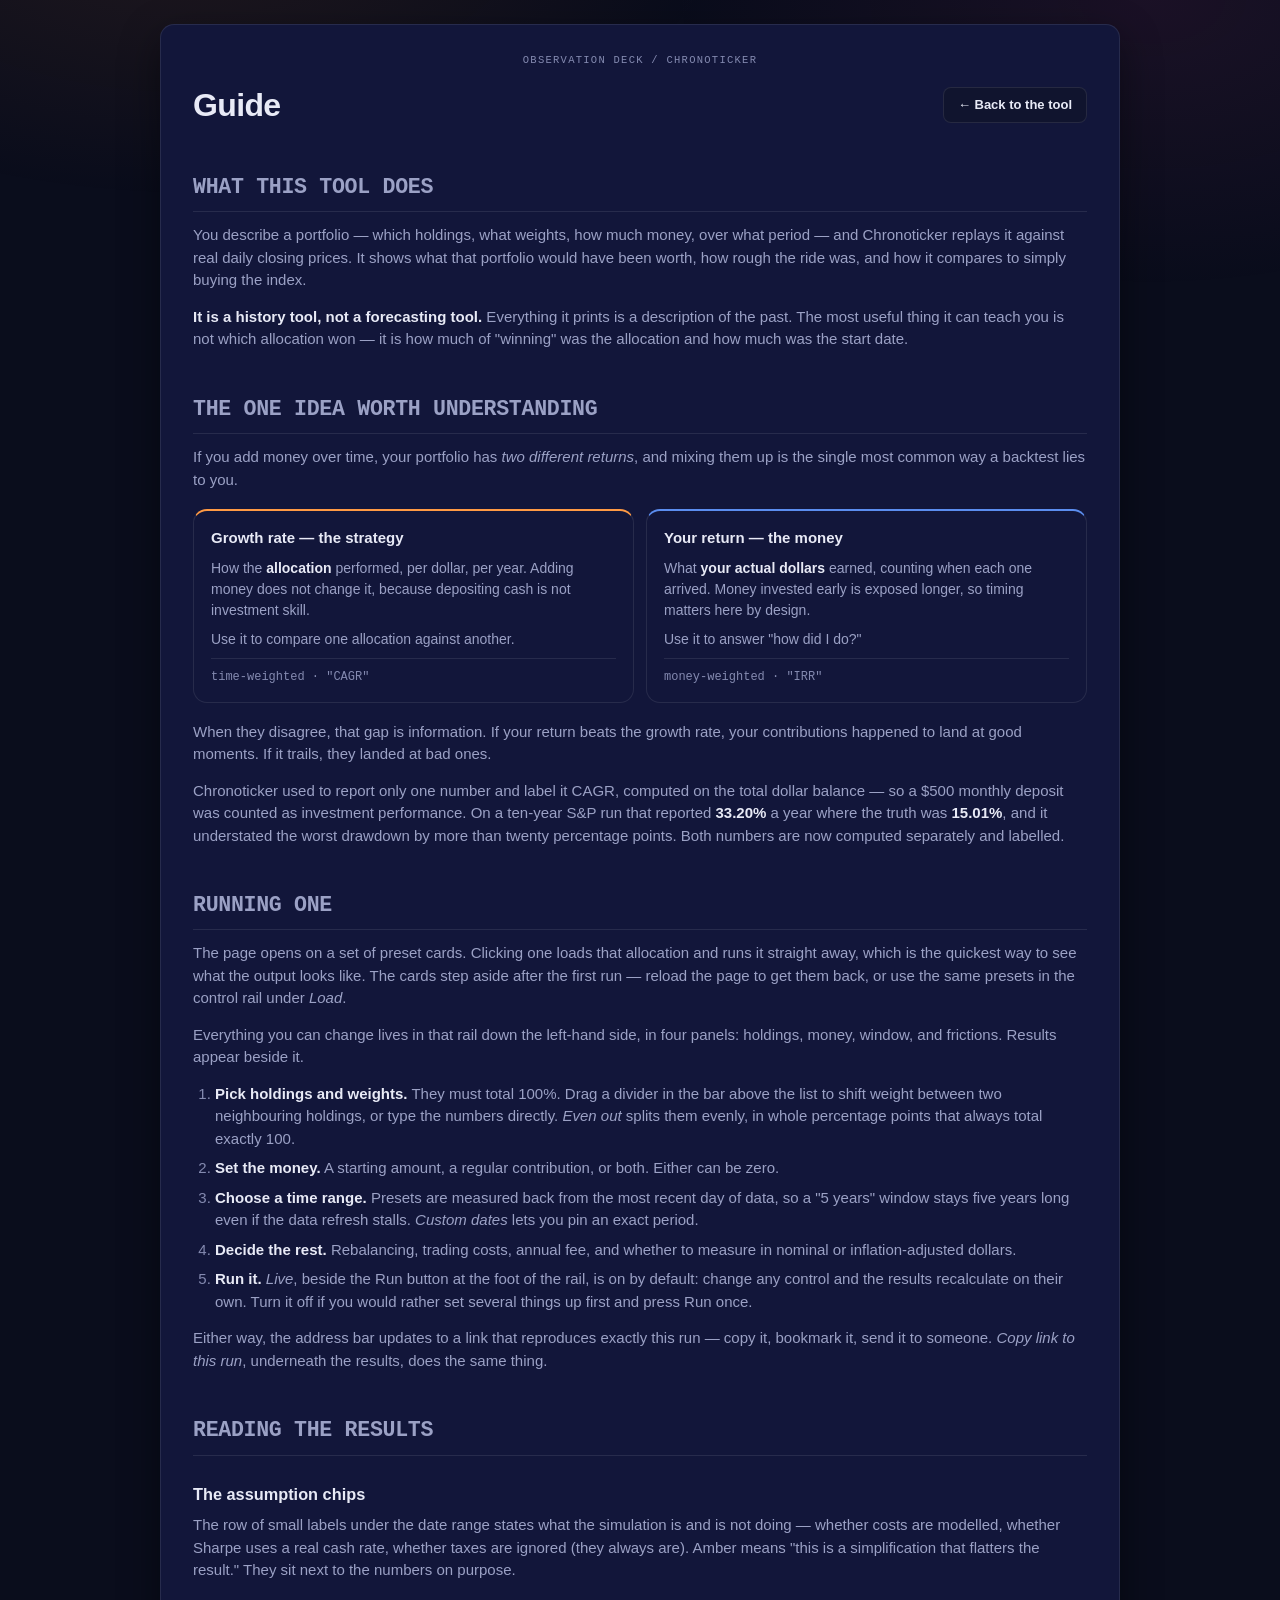
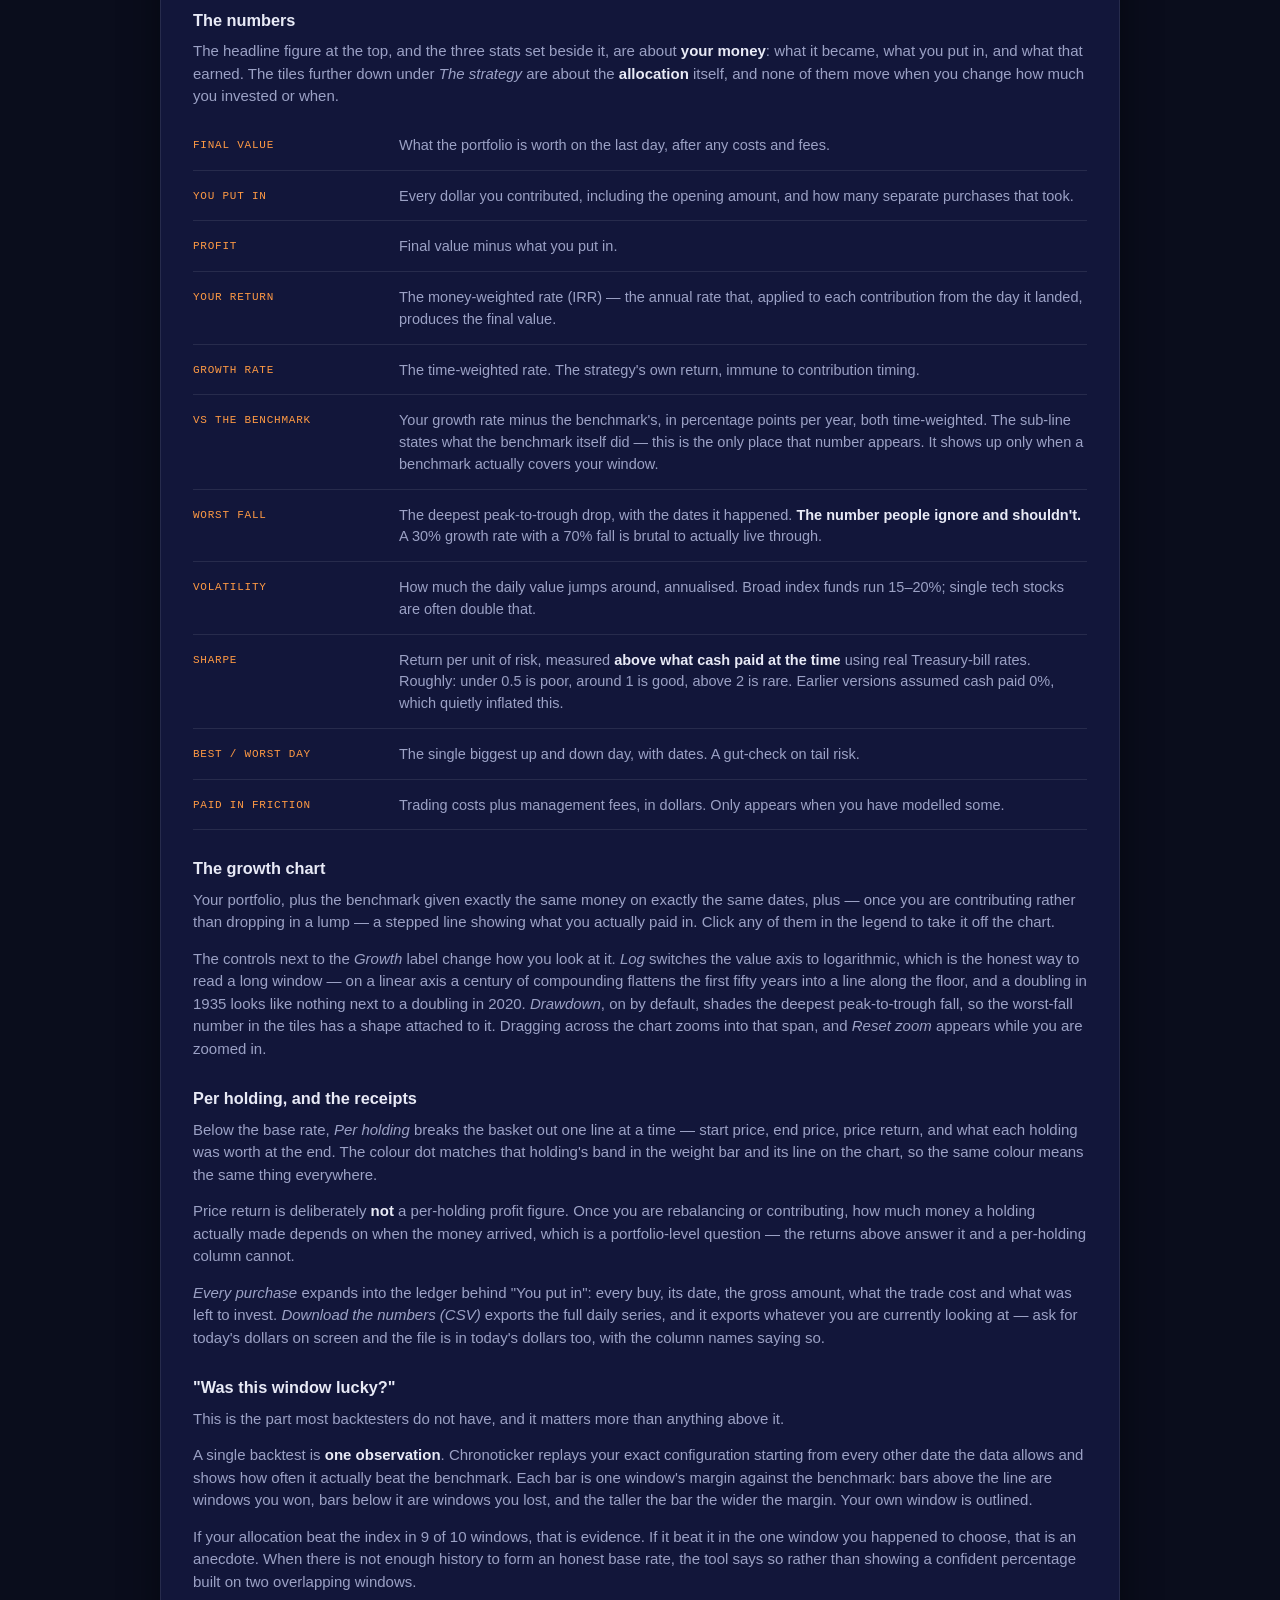
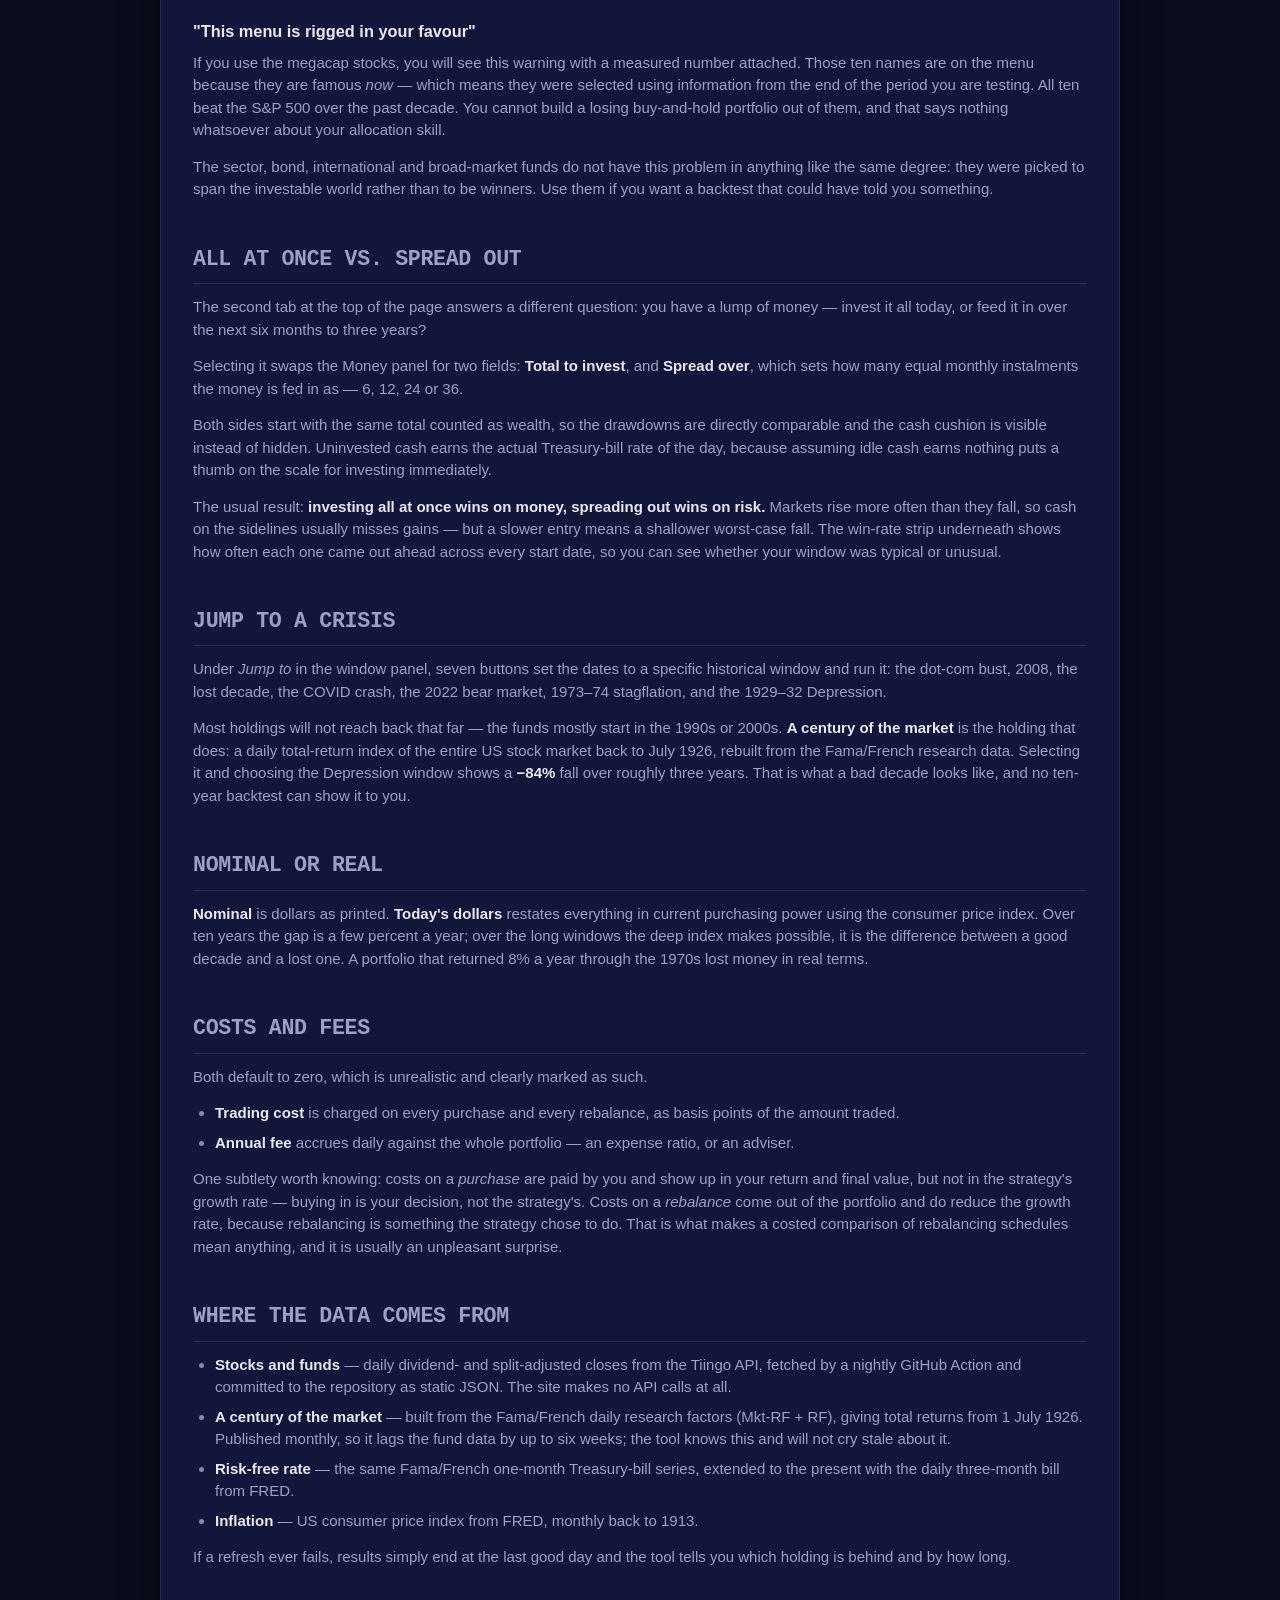
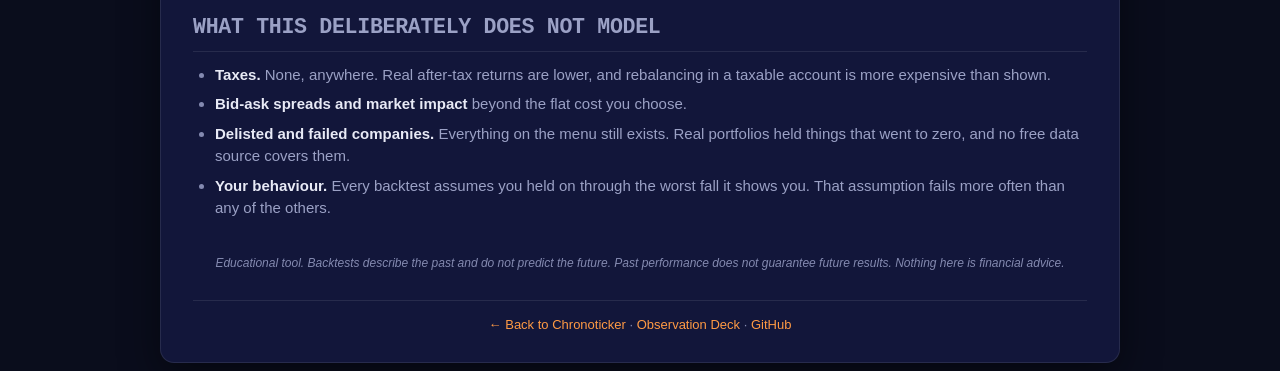
==== commit 30cb88ae: "app: rebuild the interface as a workbench The measurement layer was the strong part of this project " ====
--- a/guide.html
+++ b/guide.html
@@ -155,13 +155,28 @@
         </p>
 
         <h2>Running one</h2>
+        <p>
+            The page opens on a set of preset cards. Clicking one loads that allocation and runs it
+            straight away, which is the quickest way to see what the output looks like. The cards
+            step aside after the first run — reload the page to get them back, or use the same
+            presets in the control rail under <em>Load</em>.
+        </p>
+        <p>
+            Everything you can change lives in that rail down the left-hand side, in four panels:
+            holdings, money, window, and frictions. Results appear beside it.
+        </p>
         <ol>
-            <li><strong>Pick holdings and weights.</strong> They must total 100%. <em>Equal weights</em> splits them evenly.</li>
+            <li><strong>Pick holdings and weights.</strong> They must total 100%. Drag a divider in the bar above the list to shift weight between two neighbouring holdings, or type the numbers directly. <em>Even out</em> splits them evenly, in whole percentage points that always total exactly 100.</li>
             <li><strong>Set the money.</strong> A starting amount, a regular contribution, or both. Either can be zero.</li>
             <li><strong>Choose a time range.</strong> Presets are measured back from the most recent day of data, so a "5 years" window stays five years long even if the data refresh stalls. <em>Custom dates</em> lets you pin an exact period.</li>
             <li><strong>Decide the rest.</strong> Rebalancing, trading costs, annual fee, and whether to measure in nominal or inflation-adjusted dollars.</li>
-            <li><strong>Press Run.</strong> The address bar updates to a link that reproduces exactly this run — copy it, bookmark it, send it to someone.</li>
+            <li><strong>Run it.</strong> <em>Live</em>, beside the Run button at the foot of the rail, is on by default: change any control and the results recalculate on their own. Turn it off if you would rather set several things up first and press Run once.</li>
         </ol>
+        <p>
+            Either way, the address bar updates to a link that reproduces exactly this run — copy it,
+            bookmark it, send it to someone. <em>Copy link to this run</em>, underneath the results,
+            does the same thing.
+        </p>
 
         <h2>Reading the results</h2>
 
@@ -174,12 +189,19 @@
         </p>
 
         <h3>The numbers</h3>
+        <p>
+            The headline figure at the top, and the three stats set beside it, are about
+            <strong>your money</strong>: what it became, what you put in, and what that earned. The
+            tiles further down under <em>The strategy</em> are about the <strong>allocation</strong>
+            itself, and none of them move when you change how much you invested or when.
+        </p>
         <dl class="defs">
             <div class="def"><dt>Final value</dt><dd>What the portfolio is worth on the last day, after any costs and fees.</dd></div>
             <div class="def"><dt>You put in</dt><dd>Every dollar you contributed, including the opening amount, and how many separate purchases that took.</dd></div>
             <div class="def"><dt>Profit</dt><dd>Final value minus what you put in.</dd></div>
             <div class="def"><dt>Your return</dt><dd>The money-weighted rate (IRR) — the annual rate that, applied to each contribution from the day it landed, produces the final value.</dd></div>
             <div class="def"><dt>Growth rate</dt><dd>The time-weighted rate. The strategy's own return, immune to contribution timing.</dd></div>
+            <div class="def"><dt>vs the benchmark</dt><dd>Your growth rate minus the benchmark's, in percentage points per year, both time-weighted. The sub-line states what the benchmark itself did — this is the only place that number appears. It shows up only when a benchmark actually covers your window.</dd></div>
             <div class="def"><dt>Worst fall</dt><dd>The deepest peak-to-trough drop, with the dates it happened. <strong>The number people ignore and shouldn't.</strong> A 30% growth rate with a 70% fall is brutal to actually live through.</dd></div>
             <div class="def"><dt>Volatility</dt><dd>How much the daily value jumps around, annualised. Broad index funds run 15–20%; single tech stocks are often double that.</dd></div>
             <div class="def"><dt>Sharpe</dt><dd>Return per unit of risk, measured <strong>above what cash paid at the time</strong> using real Treasury-bill rates. Roughly: under 0.5 is poor, around 1 is good, above 2 is rare. Earlier versions assumed cash paid 0%, which quietly inflated this.</dd></div>
@@ -187,6 +209,44 @@
             <div class="def"><dt>Paid in friction</dt><dd>Trading costs plus management fees, in dollars. Only appears when you have modelled some.</dd></div>
         </dl>
 
+        <h3>The growth chart</h3>
+        <p>
+            Your portfolio, plus the benchmark given exactly the same money on exactly the same
+            dates, plus — once you are contributing rather than dropping in a lump — a stepped line
+            showing what you actually paid in. Click any of them in the legend to take it off the
+            chart.
+        </p>
+        <p>
+            The controls next to the <em>Growth</em> label change how you look at it.
+            <em>Log</em> switches the value axis to logarithmic, which is the honest way to read a
+            long window — on a linear axis a century of compounding flattens the first fifty years
+            into a line along the floor, and a doubling in 1935 looks like nothing next to a doubling
+            in 2020. <em>Drawdown</em>, on by default, shades the deepest peak-to-trough fall, so the
+            worst-fall number in the tiles has a shape attached to it. Dragging across the chart
+            zooms into that span, and <em>Reset zoom</em> appears while you are zoomed in.
+        </p>
+
+        <h3>Per holding, and the receipts</h3>
+        <p>
+            Below the base rate, <em>Per holding</em> breaks the basket out one line at a time —
+            start price, end price, price return, and what each holding was worth at the end. The
+            colour dot matches that holding's band in the weight bar and its line on the chart, so
+            the same colour means the same thing everywhere.
+        </p>
+        <p>
+            Price return is deliberately <strong>not</strong> a per-holding profit figure. Once you
+            are rebalancing or contributing, how much money a holding actually made depends on when
+            the money arrived, which is a portfolio-level question — the returns above answer it and
+            a per-holding column cannot.
+        </p>
+        <p>
+            <em>Every purchase</em> expands into the ledger behind "You put in": every buy, its date,
+            the gross amount, what the trade cost and what was left to invest. <em>Download the
+            numbers (CSV)</em> exports the full daily series, and it exports whatever you are
+            currently looking at — ask for today's dollars on screen and the file is in today's
+            dollars too, with the column names saying so.
+        </p>
+
         <h3>"Was this window lucky?"</h3>
         <p>
             This is the part most backtesters do not have, and it matters more than anything above it.
@@ -194,8 +254,9 @@
         <p>
             A single backtest is <strong>one observation</strong>. Chronoticker replays your exact
             configuration starting from every other date the data allows and shows how often it
-            actually beat the benchmark. Green bars are windows you won, red are windows you lost,
-            and your own window is outlined.
+            actually beat the benchmark. Each bar is one window's margin against the benchmark:
+            bars above the line are windows you won, bars below it are windows you lost, and the
+            taller the bar the wider the margin. Your own window is outlined.
         </p>
         <p>
             If your allocation beat the index in 9 of 10 windows, that is evidence. If it beat it in
@@ -220,8 +281,13 @@
 
         <h2>All at once vs. spread out</h2>
         <p>
-            The second mode answers a different question: you have a lump of money — invest it all
-            today, or feed it in over a year?
+            The second tab at the top of the page answers a different question: you have a lump of
+            money — invest it all today, or feed it in over the next six months to three years?
+        </p>
+        <p>
+            Selecting it swaps the Money panel for two fields: <strong>Total to invest</strong>, and
+            <strong>Spread over</strong>, which sets how many equal monthly instalments the money is
+            fed in as — 6, 12, 24 or 36.
         </p>
         <p>
             Both sides start with the same total counted as wealth, so the drawdowns are directly
@@ -239,9 +305,9 @@
 
         <h2>Jump to a crisis</h2>
         <p>
-            The regime buttons load specific historical windows: the dot-com bust, 2008, the lost
-            decade, the COVID crash, the 2022 bear market, 1973–74 stagflation, and the 1929–32
-            Depression.
+            Under <em>Jump to</em> in the window panel, seven buttons set the dates to a specific
+            historical window and run it: the dot-com bust, 2008, the lost decade, the COVID crash,
+            the 2022 bear market, 1973–74 stagflation, and the 1929–32 Depression.
         </p>
         <p>
             Most holdings will not reach back that far — the funds mostly start in the 1990s or
--- a/assets/deck.css
+++ b/assets/deck.css
@@ -1,7 +1,12 @@
-/* ===== Observation Deck design tokens ===== */
-/* Dark-only by design: no light theme, so `color-scheme: dark`
-   keeps native controls, scrollbars and pickers dark even when
-   the OS prefers light. */
+/* ═══════════════════════════════════════════════════════════════════
+   Observation Deck — Chronoticker
+   Shared by index.html (the workbench) and guide.html (a document).
+   Dark-only by design: no light theme, so `color-scheme: dark` keeps
+   native controls, scrollbars and pickers dark even when the OS
+   prefers light. The @media print block re-points the tokens for
+   paper, because browsers evaluate the print pass as a light context.
+   ═══════════════════════════════════════════════════════════════════ */
+
 :root {
     color-scheme: dark;
 
@@ -11,6 +16,12 @@
     --card: #12163a;
     --card-chrome: #0c0f26;
     --border: rgba(255, 255, 255, 0.09);
+    --border-strong: rgba(255, 255, 255, 0.16);
+    /* Chart grid: under the data, so lighter than --border, which is tuned
+       for card edges. A token rather than a literal in chart.js so the print
+       block below can re-point it — a canvas cannot resolve custom properties
+       on its own, so chart.js reads this at build time. */
+    --grid: rgba(255, 255, 255, 0.07);
     --border-hover: rgba(255, 154, 68, 0.55);
 
     /* text */
@@ -28,10 +39,24 @@
     --warn: #ffc24b;
     --down: #ff6b6b;
 
+    /* series palette — the allocation bar, the per-holding table and the
+       charts all colour by holding, so they must agree. Every entry is
+       either an existing token or a hue chosen to stay separable from
+       its neighbours on --card. */
+    --s1: #ff9a44;
+    --s2: #5b8def;
+    --s3: #3ddc84;
+    --s4: #c23e8c;
+    --s5: #ffc24b;
+    --s6: #9b7cf6;
+    --s7: #2fd3c4;
+    --s8: #ff6b6b;
+
     /* components */
     --tag-bg: rgba(255, 154, 68, 0.10);
     --tag-text: #ffb877;
     --shadow: 0 14px 40px rgba(0, 0, 0, 0.45);
+    --shadow-soft: 0 6px 20px rgba(0, 0, 0, 0.28);
     --btn-ink: #0a0d1c;
 
     /* type */
@@ -39,9 +64,14 @@
     --font-mono: ui-monospace, "SF Mono", "Cascadia Mono", Menlo, Consolas, monospace;
 
     /* shape */
-    --radius-card: 12px;
+    --radius-card: 14px;
     --radius-control: 8px;
     --radius-pill: 999px;
+
+    /* motion — one place, so `prefers-reduced-motion` can zero it all */
+    --ease: cubic-bezier(0.22, 0.68, 0.36, 1);
+    --t-fast: 0.15s;
+    --t-med: 0.28s;
 }
 
 *, *::before, *::after { box-sizing: border-box; }
@@ -49,9 +79,10 @@
 body {
     font-family: var(--font-sans);
     margin: 0;
-    padding: 28px 20px;
+    padding: 24px 20px 8px;
     background: var(--bg);
     color: var(--text);
+    font-size: 15px;
     line-height: 1.5;
     -webkit-font-smoothing: antialiased;
 }
@@ -68,33 +99,32 @@
         radial-gradient(800px 480px at 90% 0%, rgba(194, 62, 140, 0.09), transparent 60%);
 }
 
-/* --btn-ink, not white: white on the orange accent measures
-   2.9:1 and fails AA (the same rule the buttons follow). */
+/* --btn-ink, not white: white on the orange accent measures 2.9:1 and
+   fails AA (the same rule the buttons follow). */
 ::selection { background: var(--accent-deep); color: var(--btn-ink); }
-a:focus-visible, button:focus-visible {
+
+a:focus-visible, button:focus-visible, input:focus-visible,
+select:focus-visible, summary:focus-visible, [tabindex]:focus-visible {
     outline: 2px solid var(--accent);
-    outline-offset: 3px;
+    outline-offset: 2px;
     border-radius: 4px;
 }
 
-@keyframes deck-pulse {
-    0%, 100% { opacity: 1; }
-    50% { opacity: 0.35; }
+@keyframes deck-pulse { 0%, 100% { opacity: 1; } 50% { opacity: 0.35; } }
+@keyframes deck-spin  { to { transform: rotate(360deg); } }
+@keyframes deck-shimmer { to { background-position-x: -200%; } }
+@keyframes deck-rise {
+    from { opacity: 0; transform: translateY(8px); }
+    to   { opacity: 1; transform: none; }
 }
 
 @media (prefers-reduced-motion: reduce) {
     *, *::before, *::after { animation: none !important; transition: none !important; }
 }
 
-.container {
-    max-width: 960px;
-    margin: auto;
-    padding: 28px 32px;
-    background: var(--card);
-    border: 1px solid var(--border);
-    box-shadow: var(--shadow);
-    border-radius: var(--radius-card);
-}
+/* ═══ App shell (index.html) ══════════════════════════════════════ */
+
+.app-head { max-width: 1560px; margin: 0 auto 18px; }
 
 .kicker {
     display: block;
@@ -105,25 +135,34 @@
     text-transform: uppercase;
     color: var(--faint);
     text-decoration: none;
-    margin-bottom: 10px;
+    margin-bottom: 12px;
+    transition: color var(--t-fast) var(--ease);
 }
 .kicker:hover { color: var(--accent); }
 
-.top-bar {
+.head-row {
     display: flex;
     align-items: center;
-    justify-content: space-between;
-    gap: 12px;
-    margin-bottom: 6px;
-}
-
-.top-bar .spacer { flex: 1; }
+    gap: 16px;
+    flex-wrap: wrap;
+}
+.head-row h1 { margin: 0; flex: 0 0 auto; }
+.head-row .modes { margin: 0 auto; }
+.head-row .help-link { flex: 0 0 auto; }
+
+h1 {
+    color: var(--text);
+    font-size: 1.7rem;
+    font-weight: 660;
+    letter-spacing: -0.02em;
+    margin: 0;
+}
 
 .help-link {
     display: inline-flex;
     align-items: center;
     gap: 6px;
-    padding: 6px 12px;
+    padding: 7px 14px;
     background: var(--bg-raised);
     border: 1px solid var(--border);
     border-radius: var(--radius-control);
@@ -131,63 +170,518 @@
     text-decoration: none;
     font-size: 13px;
     font-weight: 600;
-    transition: border-color 0.2s ease, color 0.2s ease;
+    transition: border-color var(--t-fast) var(--ease), color var(--t-fast) var(--ease);
 }
 .help-link:hover { border-color: var(--border-hover); color: var(--accent); }
 
-h1 {
-    color: var(--text);
+/* ── Mode tabs ─────────────────────────────────────────────────── */
+.modes {
+    display: flex;
+    gap: 4px;
+    background: var(--card-chrome);
+    border: 1px solid var(--border);
+    border-radius: var(--radius-pill);
+    padding: 4px;
+    width: fit-content;
+    max-width: 100%;
+}
+.modes button {
+    font-family: var(--font-mono);
+    font-size: 11px;
+    letter-spacing: 0.08em;
+    text-transform: uppercase;
+    color: var(--muted);
+    background: none;
+    border: none;
+    border-radius: var(--radius-pill);
+    padding: 8px 18px;
+    cursor: pointer;
+    white-space: nowrap;
+    transition: background var(--t-med) var(--ease), color var(--t-med) var(--ease);
+}
+.modes button:hover { color: var(--text); }
+.modes button[aria-selected="true"] {
+    background: var(--accent);
+    color: var(--btn-ink);
+    font-weight: 700;
+}
+
+/* ═══ Launchpad — the front door ══════════════════════════════════ */
+
+.launchpad {
+    max-width: 1560px;
+    margin: 0 auto 22px;
+    animation: deck-rise var(--t-med) var(--ease) both;
+}
+.launchpad[hidden] { display: none; }
+
+.launch-lede {
     text-align: center;
+    color: var(--muted);
+    font-size: 14.5px;
+    max-width: 62ch;
+    margin: 0 auto 16px;
+}
+
+/* Explicit counts rather than auto-fit: there are exactly six cards, and
+   auto-fit sized them to five across with a lone orphan wrapping underneath.
+   Three and two both divide six evenly, so every row stays full. */
+.preset-grid {
+    display: grid;
+    grid-template-columns: repeat(3, minmax(0, 1fr));
+    gap: 12px;
+}
+@media (max-width: 900px) { .preset-grid { grid-template-columns: repeat(2, minmax(0, 1fr)); } }
+@media (max-width: 560px) { .preset-grid { grid-template-columns: minmax(0, 1fr); } }
+
+.preset-card {
+    display: flex;
+    flex-direction: column;
+    gap: 6px;
+    text-align: left;
+    padding: 16px 17px;
+    background: var(--card);
+    border: 1px solid var(--border);
+    border-radius: var(--radius-card);
+    cursor: pointer;
+    font-family: inherit;
+    position: relative;
+    overflow: hidden;
+    transition: border-color var(--t-med) var(--ease), transform var(--t-med) var(--ease),
+                box-shadow var(--t-med) var(--ease);
+}
+.preset-card::after {
+    content: "";
+    position: absolute;
+    inset: 0;
+    background: linear-gradient(135deg, rgba(255, 154, 68, 0.09), transparent 55%);
+    opacity: 0;
+    transition: opacity var(--t-med) var(--ease);
+    pointer-events: none;
+}
+.preset-card:hover {
+    border-color: var(--border-hover);
+    transform: translateY(-2px);
+    box-shadow: var(--shadow-soft);
+}
+.preset-card:hover::after { opacity: 1; }
+.pc-name { font-size: 15px; font-weight: 660; color: var(--text); letter-spacing: -0.01em; }
+.pc-desc { font-size: 13px; color: var(--muted); line-height: 1.45; }
+.pc-meta {
+    margin-top: 2px;
+    font-family: var(--font-mono);
+    font-size: 10px;
+    letter-spacing: 0.08em;
+    text-transform: uppercase;
+    color: var(--faint);
+}
+
+/* ═══ Workbench ═══════════════════════════════════════════════════ */
+
+.workbench {
+    max-width: 1560px;
+    margin: 0 auto;
+    display: grid;
+    grid-template-columns: 344px minmax(0, 1fr);
+    gap: 18px;
+    align-items: start;
+}
+
+/* ── Control rail ──────────────────────────────────────────────── */
+.rail {
+    position: sticky;
+    top: 16px;
+    max-height: calc(100vh - 32px);
+    display: flex;
+    flex-direction: column;
+    background: var(--card);
+    border: 1px solid var(--border);
+    border-radius: var(--radius-card);
+    box-shadow: var(--shadow);
+    overflow: hidden;
+}
+.rail-scroll {
+    flex: 1 1 auto;
+    overflow-y: auto;
+    overscroll-behavior: contain;
+    padding: 4px 16px 10px;
+}
+.rail-scroll::-webkit-scrollbar { width: 10px; }
+.rail-scroll::-webkit-scrollbar-thumb {
+    background: var(--border-strong);
+    border-radius: 8px;
+    border: 3px solid var(--card);
+}
+
+.panel { padding: 14px 0; border-bottom: 1px solid var(--border); }
+.panel:last-child { border-bottom: none; }
+
+.panel-head {
+    display: flex;
+    align-items: baseline;
+    gap: 10px;
+    margin-bottom: 10px;
+}
+.panel-head h2 {
+    /* Overrides the document-level h2 the guide uses. */
+    font-family: var(--font-mono);
+    font-size: 10.5px;
+    font-weight: 700;
+    letter-spacing: 0.11em;
+    text-transform: uppercase;
+    color: var(--faint);
     margin: 0;
-    font-size: 2rem;
-    letter-spacing: -0.5px;
-    flex: 0 0 auto;
-}
-
-h2 {
-    font-family: var(--font-mono);
+    padding: 0;
+    border: none;
+}
+
+.fields { display: grid; gap: 12px; }
+.field { display: flex; flex-direction: column; gap: 5px; min-width: 0; }
+.field[hidden] { display: none; }
+
+label {
     font-size: 12px;
     font-weight: 600;
-    letter-spacing: 0.08em;
-    text-transform: uppercase;
     color: var(--muted);
-    margin: 30px 0 12px;
-    padding-bottom: 8px;
-    border-bottom: 1px solid var(--border);
-}
-
-p.subtitle {
-    text-align: center;
-    color: var(--muted);
-    margin: 0 0 14px;
+    letter-spacing: 0.01em;
+}
+
+input, select {
+    width: 100%;
+    padding: 9px 11px;
     font-size: 14px;
-}
-
-.first-time {
-    background: var(--tag-bg);
-    border: 1px solid color-mix(in srgb, var(--accent) 25%, transparent);
+    color: var(--text);
+    border: 1px solid var(--border);
     border-radius: var(--radius-control);
-    padding: 12px 16px;
-    margin: 8px 0 16px;
-    font-size: 13.5px;
-    color: var(--muted);
-}
-.first-time strong { color: var(--tag-text); }
-.first-time a      { color: var(--accent); font-weight: 600; }
-
-.data-status {
+    background: var(--bg-raised);
+    font-family: var(--font-sans);
+    transition: border-color var(--t-fast) var(--ease), box-shadow var(--t-fast) var(--ease);
+}
+input[type="number"] { font-variant-numeric: tabular-nums; }
+input:hover, select:hover { border-color: var(--border-strong); }
+input:focus, select:focus {
+    outline: none;
+    border-color: var(--accent);
+    box-shadow: 0 0 0 3px color-mix(in srgb, var(--accent) 18%, transparent);
+}
+select optgroup { background: var(--card); color: var(--faint); font-style: normal; }
+select option { background: var(--bg-raised); color: var(--text); }
+
+/* Currency-prefixed input */
+.input-money { position: relative; display: flex; align-items: center; }
+.input-money > span {
+    position: absolute;
+    left: 11px;
+    font-family: var(--font-mono);
+    font-size: 13px;
+    color: var(--faint);
+    pointer-events: none;
+}
+.input-money input { padding-left: 24px; }
+
+.field-hint { font-size: 11px; color: var(--faint); line-height: 1.35; }
+
+/* ── Weight bar ────────────────────────────────────────────────── */
+.weight-bar {
+    display: flex;
+    height: 30px;
+    border-radius: var(--radius-control);
+    overflow: hidden;
+    background: var(--card-chrome);
+    border: 1px solid var(--border);
+    position: relative;
+    user-select: none;
+    touch-action: none;
+}
+.wb-seg {
+    position: relative;
+    min-width: 0;
     display: flex;
     align-items: center;
     justify-content: center;
+    gap: 4px;
+    background: var(--c, var(--s1));
+    color: var(--btn-ink);
+    font-family: var(--font-mono);
+    font-size: 9.5px;
+    font-weight: 700;
+    letter-spacing: 0.04em;
+    white-space: nowrap;
+    overflow: hidden;
+    transition: filter var(--t-fast) var(--ease);
+}
+.wb-seg:hover { filter: brightness(1.12); }
+.wb-seg.narrow > * { display: none; }
+.wb-gap {
+    flex: 1 1 auto;
+    background: repeating-linear-gradient(
+        -45deg, transparent, transparent 5px,
+        rgba(255, 255, 255, 0.07) 5px, rgba(255, 255, 255, 0.07) 10px);
+}
+.wb-handle {
+    position: absolute;
+    top: 0;
+    bottom: 0;
+    width: 13px;
+    margin-left: -6.5px;
+    cursor: ew-resize;
+    z-index: 2;
+    background: none;
+    border: none;
+    padding: 0;
+}
+.wb-handle::after {
+    content: "";
+    position: absolute;
+    left: 5px;
+    top: 5px;
+    bottom: 5px;
+    width: 3px;
+    border-radius: 2px;
+    background: rgba(10, 13, 28, 0.45);
+    transition: background var(--t-fast) var(--ease), top var(--t-fast) var(--ease),
+                bottom var(--t-fast) var(--ease);
+}
+.wb-handle:hover::after, .wb-handle.dragging::after {
+    background: var(--text);
+    top: 2px;
+    bottom: 2px;
+}
+/* The track clips overflow, so an outline drawn outside the handle is cut off
+   top and bottom — and against the first segment's orange it had no contrast
+   either. Ring the grip itself instead, inside the track, in --text (14.6:1 on
+   card and >=3:1 against every series colour). */
+.wb-handle:focus-visible { outline: none; }
+.wb-handle:focus-visible::after {
+    background: var(--text);
+    top: 2px;
+    bottom: 2px;
+    box-shadow: 0 0 0 2px var(--card-chrome), 0 0 0 4px var(--text);
+}
+
+.weight-hint {
+    margin: 7px 0 0;
+    font-size: 11.5px;
+    color: var(--faint);
+    min-height: 16px;
+    display: flex;
+    align-items: center;
     gap: 8px;
-    padding: 9px 18px;
+}
+.weight-hint.bad { color: var(--warn); }
+.weight-hint button {
+    font: inherit;
+    font-weight: 600;
+    color: var(--accent);
+    background: none;
+    border: none;
+    padding: 0;
+    cursor: pointer;
+    text-decoration: underline;
+    text-underline-offset: 2px;
+}
+
+.alloc-total {
+    margin-left: auto;
+    font-family: var(--font-mono);
+    font-size: 11.5px;
+    font-weight: 700;
+    color: var(--faint);
+    font-variant-numeric: tabular-nums;
+}
+.alloc-total.bad { color: var(--warn); }
+.alloc-total.ok  { color: var(--live); }
+
+/* ── Allocation rows ───────────────────────────────────────────── */
+.allocations { margin-top: 10px; display: grid; gap: 7px; }
+
+.alloc-row {
+    display: grid;
+    grid-template-columns: 10px minmax(0, 1fr) 62px 28px;
+    gap: 7px;
+    align-items: center;
+}
+.alloc-row .swatch {
+    width: 10px;
+    height: 10px;
+    border-radius: 3px;
+    background: var(--c, var(--s1));
+}
+.alloc-row select, .alloc-row input { padding: 7px 8px; font-size: 13px; }
+.alloc-row input { text-align: right; padding-right: 6px; }
+
+.alloc-row .remove {
+    background: transparent;
+    border: 1px solid transparent;
+    border-radius: var(--radius-control);
+    color: var(--faint);
+    cursor: pointer;
+    font-size: 15px;
+    line-height: 1;
+    padding: 6px 0;
+    transition: background var(--t-fast) var(--ease), border-color var(--t-fast) var(--ease),
+                color var(--t-fast) var(--ease);
+}
+.alloc-row .remove:hover {
+    background: color-mix(in srgb, var(--down) 12%, transparent);
+    border-color: color-mix(in srgb, var(--down) 40%, transparent);
+    color: var(--down);
+}
+
+.alloc-controls { display: flex; gap: 7px; margin-top: 10px; flex-wrap: wrap; }
+.alloc-controls button {
+    background: var(--bg-raised);
+    border: 1px solid var(--border);
+    border-radius: var(--radius-control);
+    padding: 7px 12px;
+    cursor: pointer;
+    color: var(--text);
+    font-weight: 600;
+    font-family: var(--font-sans);
+    font-size: 12.5px;
+    transition: border-color var(--t-fast) var(--ease), color var(--t-fast) var(--ease);
+}
+.alloc-controls button:hover { border-color: var(--border-hover); color: var(--accent); }
+
+/* ── Preset pills ──────────────────────────────────────────────── */
+.presets { display: flex; flex-wrap: wrap; gap: 5px; margin-top: 12px; }
+.presets button {
+    font-family: var(--font-mono);
+    font-size: 10px;
+    letter-spacing: 0.06em;
+    text-transform: uppercase;
+    color: var(--muted);
+    background: var(--bg-raised);
+    border: 1px solid var(--border);
     border-radius: var(--radius-pill);
-    margin: 12px 0 22px;
-    font-family: var(--font-mono);
-    font-size: 11.5px;
-    letter-spacing: 0.05em;
-    text-transform: uppercase;
-    min-height: 40px;
+    padding: 5px 10px;
+    cursor: pointer;
+    transition: border-color var(--t-fast) var(--ease), color var(--t-fast) var(--ease);
+}
+.presets button:hover { border-color: var(--border-hover); color: var(--accent); }
+.presets.tight { gap: 4px; margin-top: 10px; }
+.presets.tight button { padding: 4px 9px; }
+.presets .presets-label {
+    font-family: var(--font-mono);
+    font-size: 10px;
+    letter-spacing: 0.09em;
+    text-transform: uppercase;
+    color: var(--faint);
+    align-self: center;
+    margin-right: 2px;
+}
+
+/* ── Rail footer + the primary action ──────────────────────────── */
+.rail-foot {
+    flex: 0 0 auto;
+    display: flex;
+    align-items: center;
+    gap: 12px;
+    padding: 13px 16px;
+    border-top: 1px solid var(--border);
+    background: var(--card-chrome);
+}
+
+.btn-primary {
+    flex: 1 1 auto;
+    position: relative;
+    display: inline-flex;
+    align-items: center;
+    justify-content: center;
+    gap: 9px;
+    background: var(--accent);
+    color: var(--btn-ink);
+    border: none;
+    padding: 12px 26px;
+    border-radius: var(--radius-control);
+    font-size: 15px;
+    font-weight: 700;
+    font-family: var(--font-sans);
+    letter-spacing: 0.01em;
+    cursor: pointer;
+    transition: background var(--t-fast) var(--ease), transform var(--t-fast) var(--ease),
+                box-shadow var(--t-fast) var(--ease);
+}
+.btn-primary:hover:not(:disabled) {
+    background: var(--accent-deep);
+    transform: translateY(-1px);
+    box-shadow: 0 6px 18px rgba(232, 121, 43, 0.3);
+}
+.btn-primary:active:not(:disabled) { transform: translateY(0); }
+.btn-primary:disabled { cursor: progress; opacity: 0.75; transform: none; box-shadow: none; }
+
+.btn-spinner { display: none; width: 14px; height: 14px; }
+.btn-primary.busy .btn-spinner {
+    display: block;
+    border: 2px solid color-mix(in srgb, var(--btn-ink) 30%, transparent);
+    border-top-color: var(--btn-ink);
+    border-radius: 50%;
+    animation: deck-spin 0.7s linear infinite;
+}
+
+.autorun {
+    display: inline-flex;
+    align-items: center;
+    gap: 6px;
+    font-family: var(--font-mono);
+    font-size: 10px;
+    letter-spacing: 0.08em;
+    text-transform: uppercase;
+    color: var(--faint);
+    cursor: pointer;
+    user-select: none;
+    white-space: nowrap;
+}
+.autorun input { width: auto; margin: 0; accent-color: var(--accent); cursor: pointer; }
+.autorun:hover { color: var(--muted); }
+
+/* ═══ Stage — the results pane ════════════════════════════════════ */
+
+/* Framed like the rail. Without a border and a surface of its own the results
+   column ran edge-to-edge on the page background while the rail sat in a card,
+   so the two halves of the workbench read as different kinds of thing. The
+   stage takes the recessed --card-chrome so the cards inside it, which are on
+   --card, still lift off it instead of muddying into one slab. */
+.stage {
+    min-width: 0;
+    padding: 16px 18px;
+    background: var(--card-chrome);
+    border: 1px solid var(--border);
+    border-radius: var(--radius-card);
+    box-shadow: var(--shadow);
+}
+/* The first thing in the stage brings its own top margin; the padding is
+   already doing that job. */
+.stage > :first-child { margin-top: 0; }
+.results > div > :first-child { margin-top: 0; }
+
+.stage-empty {
+    display: grid;
+    place-items: center;
+    gap: 14px;
+    text-align: center;
+    padding: 84px 24px;
+    color: var(--muted);
+    background: var(--card);
+    border: 1px dashed var(--border-strong);
+    border-radius: var(--radius-card);
+    font-size: 14px;
+}
+.stage-empty[hidden] { display: none; }
+.stage-empty-mark { font-size: 40px; opacity: 0.28; }
+.stage-empty a { color: var(--accent); }
+
+.data-status {
+    display: flex;
+    align-items: center;
+    gap: 9px;
+    padding: 10px 15px;
+    border-radius: var(--radius-control);
+    margin-bottom: 14px;
+    /* Sentences, not a label: the old uppercase 11.5px mono made every
+       staleness warning harder to read than the thing it warned about. */
+    font-size: 13px;
+    line-height: 1.45;
     background: var(--bg-raised);
     border: 1px solid var(--border);
     color: var(--muted);
@@ -223,170 +717,355 @@
 }
 .data-status.error::before { background: var(--down); box-shadow: 0 0 8px var(--down); }
 
-.controls {
+.results[hidden] { display: none; }
+.results > div > * { animation: deck-rise var(--t-med) var(--ease) both; }
+
+/* ── Hero ──────────────────────────────────────────────────────── */
+.hero {
     display: grid;
-    grid-template-columns: 1fr 1fr;
-    gap: 14px 18px;
-}
-
-.field { display: flex; flex-direction: column; gap: 4px; }
-
-label {
-    font-size: 12px;
-    font-weight: 600;
+    grid-template-columns: minmax(0, 1fr) minmax(0, 1.05fr);
+    gap: 22px;
+    align-items: center;
+    padding: 24px 26px;
+    background:
+        linear-gradient(135deg, color-mix(in srgb, var(--accent) 10%, transparent), transparent 58%),
+        var(--card);
+    border: 1px solid var(--border);
+    border-radius: var(--radius-card);
+    box-shadow: var(--shadow-soft);
+}
+.hero-label {
+    font-family: var(--font-mono);
+    font-size: 10px;
+    letter-spacing: 0.12em;
+    text-transform: uppercase;
+    color: var(--faint);
+}
+.hero-value {
+    font-size: clamp(2.3rem, 4.4vw, 3.2rem);
+    font-weight: 680;
+    letter-spacing: -0.028em;
+    line-height: 1.05;
+    margin: 6px 0 8px;
+    font-variant-numeric: tabular-nums;
+}
+.hero-sub { font-size: 13px; color: var(--muted); }
+.hero-sub b { color: var(--text); font-weight: 600; }
+
+.hero-side { display: grid; grid-template-columns: repeat(3, minmax(0, 1fr)); gap: 10px; }
+.hero-stat {
+    background: color-mix(in srgb, var(--card-chrome) 80%, transparent);
+    border: 1px solid var(--border);
+    border-radius: var(--radius-control);
+    padding: 11px 12px;
+    min-width: 0;
+}
+.hero-stat .k {
+    font-family: var(--font-mono);
+    font-size: 9.5px;
+    letter-spacing: 0.09em;
+    text-transform: uppercase;
+    color: var(--faint);
+    display: block;
+}
+.hero-stat .v {
+    display: block;
+    margin-top: 4px;
+    font-size: 19px;
+    font-weight: 660;
+    font-variant-numeric: tabular-nums;
+    letter-spacing: -0.01em;
+    white-space: nowrap;
+    overflow: hidden;
+    text-overflow: ellipsis;
+}
+.hero-stat .v.up   { color: var(--live); }
+.hero-stat .v.down { color: var(--down); }
+.hero-stat .s {
+    display: block;
+    margin-top: 2px;
+    font-family: var(--font-mono);
+    font-size: 9px;
+    color: var(--faint);
+}
+
+/* ── Section labels ────────────────────────────────────────────── */
+/* These are real <h2>s so the results stage has a document outline instead
+   of being one unnavigable slab. That means undoing the document-level h2
+   rule the guide relies on — the border here is drawn by ::after. */
+.section-label {
+    padding-bottom: 0;
+    border-bottom: none;
+    font-weight: 700;
+    font-family: var(--font-mono);
+    font-size: 10.5px;
+    letter-spacing: 0.11em;
+    text-transform: uppercase;
+    color: var(--faint);
+    display: flex;
+    align-items: center;
+    gap: 12px;
+    margin: 28px 0 12px;
+}
+.section-label::after { content: ""; height: 1px; flex: 1; background: var(--border); order: 1; }
+.section-label .chart-tools { order: 2; display: flex; gap: 5px; }
+
+.chart-tools button {
+    font-family: var(--font-mono);
+    font-size: 9.5px;
+    letter-spacing: 0.08em;
+    text-transform: uppercase;
+    color: var(--faint);
+    background: var(--bg-raised);
+    border: 1px solid var(--border);
+    border-radius: var(--radius-pill);
+    padding: 4px 10px;
+    cursor: pointer;
+    transition: color var(--t-fast) var(--ease), border-color var(--t-fast) var(--ease),
+                background var(--t-fast) var(--ease);
+}
+.chart-tools button:hover { color: var(--accent); border-color: var(--border-hover); }
+.chart-tools button[aria-pressed="true"] {
+    color: var(--accent);
+    background: var(--tag-bg);
+    border-color: color-mix(in srgb, var(--accent) 35%, transparent);
+}
+.chart-tools button[hidden] { display: none; }
+
+/* ── Coverage + assumptions ────────────────────────────────────── */
+.coverage {
+    font-size: 13.5px;
+    line-height: 1.55;
     color: var(--muted);
-    letter-spacing: 0.02em;
-}
-
-input, select {
-    padding: 8px 10px;
-    font-size: 14px;
+    background: var(--bg-raised);
+    border: 1px solid var(--border);
+    border-left: 3px solid var(--accent);
+    border-radius: var(--radius-control);
+    padding: 12px 15px;
+    margin-top: 14px;
+}
+.coverage b { color: var(--text); font-weight: 600; }
+.coverage .mono { font-family: var(--font-mono); font-variant-numeric: tabular-nums; }
+
+.assumptions { display: flex; flex-wrap: wrap; gap: 6px; margin: 12px 0 4px; }
+.assumption {
+    font-family: var(--font-mono);
+    font-size: 10px;
+    letter-spacing: 0.05em;
+    text-transform: uppercase;
+    color: var(--muted);
+    background: var(--bg-raised);
+    border: 1px solid var(--border);
+    border-radius: var(--radius-pill);
+    padding: 5px 11px;
+    white-space: nowrap;
+}
+.assumption.on   { color: var(--live); border-color: rgba(61, 220, 132, 0.35); }
+.assumption.off  { color: var(--faint); }
+.assumption.warn { color: var(--warn); border-color: rgba(255, 194, 75, 0.35); }
+
+/* ── Stat tiles ────────────────────────────────────────────────── */
+.stat-group {
+    display: grid;
+    grid-template-columns: repeat(auto-fit, minmax(148px, 1fr));
+    gap: 10px;
+}
+.stat {
+    background: var(--card);
+    border: 1px solid var(--border);
+    border-radius: var(--radius-control);
+    padding: 13px 14px;
+    transition: border-color var(--t-fast) var(--ease);
+}
+.stat:hover { border-color: var(--border-strong); }
+.stat-label {
+    font-family: var(--font-mono);
+    font-size: 9.5px;
+    letter-spacing: 0.09em;
+    text-transform: uppercase;
+    color: var(--faint);
+}
+.stat-value {
+    font-size: 21px;
+    font-weight: 660;
     color: var(--text);
-    border: 1px solid var(--border);
-    border-radius: var(--radius-control);
-    background: var(--bg-raised);
-    font-family: var(--font-sans);
-}
-
-input:focus, select:focus {
-    outline: none;
-    border-color: var(--accent);
-    box-shadow: 0 0 0 3px color-mix(in srgb, var(--accent) 18%, transparent);
-}
-
-.allocations { margin-top: 14px; }
-
-.alloc-row {
-    display: grid;
-    grid-template-columns: 1fr 110px 36px;
-    gap: 10px;
-    align-items: center;
-    margin-bottom: 8px;
-}
-
-.alloc-row select, .alloc-row input { padding: 7px 9px; font-size: 13.5px; }
-
-.alloc-row button {
-    background: transparent;
-    border: 1px solid var(--border);
-    border-radius: var(--radius-control);
-    color: var(--down);
-    cursor: pointer;
-    font-size: 16px;
-    line-height: 1;
-    padding: 6px 0;
-    transition: background 0.2s ease, border-color 0.2s ease;
-}
-.alloc-row button:hover {
-    background: color-mix(in srgb, var(--down) 10%, transparent);
-    border-color: color-mix(in srgb, var(--down) 40%, transparent);
-}
-
-.alloc-controls {
-    display: flex;
-    gap: 8px;
-    margin-top: 6px;
-    font-size: 13px;
-    flex-wrap: wrap;
-}
-
-.alloc-controls button {
-    background: var(--bg-raised);
-    border: 1px solid var(--border);
-    border-radius: var(--radius-control);
-    padding: 6px 12px;
-    cursor: pointer;
-    color: var(--text);
-    font-weight: 600;
-    font-family: var(--font-sans);
-    font-size: 13px;
-    transition: border-color 0.2s ease;
-}
-.alloc-controls button:hover { border-color: var(--border-hover); }
-
-.alloc-total {
-    margin-left: auto;
-    font-size: 13px;
-    color: var(--muted);
-    align-self: center;
-    font-variant-numeric: tabular-nums;
-}
-.alloc-total.bad { color: var(--down); font-weight: 600; }
-.alloc-total.ok  { color: var(--live); font-weight: 600; }
-
-.run-row { display: flex; justify-content: center; margin: 22px 0 8px; }
-
-button.primary {
-    background: var(--accent);
-    color: var(--btn-ink);
-    border: none;
-    padding: 11px 28px;
-    border-radius: var(--radius-control);
-    font-size: 15px;
-    font-weight: 600;
-    font-family: var(--font-sans);
-    cursor: pointer;
-    transition: background 0.2s ease, transform 0.2s ease;
-}
-button.primary:hover { background: var(--accent-deep); transform: translateY(-1px); }
-button.primary:disabled {
-    background: var(--bg-raised);
-    color: var(--faint);
-    border: 1px solid var(--border);
-    cursor: not-allowed;
-    transform: none;
-}
-
-.stats {
-    display: grid;
-    grid-template-columns: repeat(4, 1fr);
-    gap: 12px;
-    margin-top: 18px;
-}
-
-.stat {
-    background: var(--bg-raised);
-    border: 1px solid var(--border);
-    border-radius: var(--radius-control);
-    padding: 12px 14px;
-    text-align: center;
-}
-
-.stat-label {
-    font-family: var(--font-mono);
-    font-size: 10px;
-    letter-spacing: 0.08em;
-    text-transform: uppercase;
-    color: var(--faint);
-}
-.stat-value {
-    font-size: 20px;
-    font-weight: 650;
-    color: var(--text);
-    margin-top: 4px;
+    margin-top: 5px;
+    letter-spacing: -0.015em;
     font-variant-numeric: tabular-nums;
 }
 .stat-value.up   { color: var(--live); }
 .stat-value.down { color: var(--down); }
-
-.chart-wrap { position: relative; width: 100%; margin-top: 8px; }
-canvas { width: 100% !important; height: 360px !important; }
-
+.stat-sub {
+    font-family: var(--font-mono);
+    font-size: 9.5px;
+    letter-spacing: 0.03em;
+    color: var(--faint);
+    margin-top: 3px;
+    line-height: 1.35;
+}
+.stat.primary { border-color: var(--border-hover); }
+
+/* ── Chart ─────────────────────────────────────────────────────── */
+.chart-card {
+    background: var(--card);
+    border: 1px solid var(--border);
+    border-radius: var(--radius-card);
+    padding: 14px 16px 12px;
+}
+.chart-legend { display: flex; flex-wrap: wrap; gap: 14px; margin-bottom: 10px; }
+.chart-legend button {
+    display: inline-flex;
+    align-items: center;
+    gap: 7px;
+    background: none;
+    border: none;
+    padding: 2px 0;
+    cursor: pointer;
+    font-family: var(--font-sans);
+    font-size: 12.5px;
+    color: var(--muted);
+    transition: color var(--t-fast) var(--ease), opacity var(--t-fast) var(--ease);
+}
+.chart-legend button:hover { color: var(--text); }
+.chart-legend button.off { opacity: 0.42; text-decoration: line-through; }
+.chart-legend .key {
+    width: 14px;
+    height: 3px;
+    border-radius: 2px;
+    background: var(--c, var(--accent));
+    flex: 0 0 auto;
+}
+.chart-legend .key.dashed {
+    background: repeating-linear-gradient(
+        to right, var(--c) 0 5px, transparent 5px 9px);
+}
+
+.chart-wrap { position: relative; width: 100%; }
+.chart-wrap canvas { width: 100% !important; }
+.chart-hint {
+    margin: 9px 0 0;
+    font-size: 11px;
+    color: var(--faint);
+    text-align: center;
+}
+
+/* ── Base-rate strip ───────────────────────────────────────────── */
+.sweep {
+    background: var(--card);
+    border: 1px solid var(--border);
+    border-radius: var(--radius-card);
+    padding: 16px 17px;
+}
+.sweep-head {
+    display: flex;
+    flex-wrap: wrap;
+    align-items: baseline;
+    gap: 10px;
+    margin-bottom: 14px;
+}
+.sweep-head .big {
+    font-size: 23px;
+    font-weight: 660;
+    color: var(--text);
+    letter-spacing: -0.015em;
+    font-variant-numeric: tabular-nums;
+}
+.sweep-head .cap {
+    font-family: var(--font-mono);
+    font-size: 10.5px;
+    letter-spacing: 0.08em;
+    text-transform: uppercase;
+    color: var(--faint);
+}
+/* Signed margins get a signed encoding: winners grow up from a zero line,
+   losers hang below it. Colour then reinforces the split instead of being the
+   only thing carrying it. */
+.sweep-bars {
+    display: flex;
+    align-items: flex-end;
+    gap: 1px;
+    height: 72px;
+    overflow-x: auto;
+    background: linear-gradient(to bottom,
+        transparent 0 36px, var(--border) 36px 37px, transparent 37px);
+}
+.sweep-bars .bar {
+    flex: 1 0 3px;
+    min-width: 3px;
+    border-radius: 1px 1px 0 0;
+    background: var(--live);
+    opacity: 0.75;
+    align-self: flex-end;
+    margin-bottom: 36px;
+    transition: opacity var(--t-fast) var(--ease);
+}
+.sweep-bars .bar.lose {
+    background: var(--down);
+    border-radius: 0 0 1px 1px;
+    align-self: flex-start;
+    margin-top: 37px;
+    margin-bottom: 0;
+}
+.sweep-bars .bar.you  { outline: 2px solid var(--accent); outline-offset: 1px; opacity: 1; }
+.sweep-bars .bar:hover { opacity: 1; }
+.sweep-foot {
+    font-size: 12.5px;
+    color: var(--faint);
+    margin-top: 12px;
+    display: flex;
+    flex-wrap: wrap;
+    gap: 16px;
+}
+.sweep-foot b { color: var(--muted); font-weight: 600; }
+
+/* Notice headings are <h3>: they sit under the section <h2> they qualify. */
+h3.head { font-weight: 700; }
+
+/* ── Notices ───────────────────────────────────────────────────── */
+/* Block, not a flex column: these carry inline <strong> inside running
+   prose, and a column flex container promoted every one of them to its
+   own row — shattering the sentence into a list of fragments. */
+.notice {
+    display: block;
+    font-size: 13.5px;
+    line-height: 1.6;
+    color: var(--muted);
+    background: var(--bg-raised);
+    border: 1px solid var(--border);
+    border-left: 3px solid var(--tone, var(--warn));
+    border-radius: var(--radius-control);
+    padding: 13px 16px;
+    margin-top: 14px;
+}
+.notice .head {
+    display: block;
+    margin-bottom: 5px;
+    font-family: var(--font-mono);
+    font-size: 10.5px;
+    letter-spacing: 0.1em;
+    text-transform: uppercase;
+    color: var(--tone, var(--warn));
+}
+.notice strong, .notice b { color: var(--text); font-weight: 660; }
+.notice.info { --tone: var(--accent); }
+.notice.bad  { --tone: var(--down); }
+
+/* ── Tables ────────────────────────────────────────────────────── */
 .breakdown-wrap {
     width: 100%;
     overflow-x: auto;
-    margin-top: 8px;
-    border: 1px solid var(--border);
-    border-radius: var(--radius-control);
-}
-table.breakdown {
+    border: 1px solid var(--border);
+    border-radius: var(--radius-card);
+    background: var(--card);
+}
+table.breakdown, table.duel-table {
     width: 100%;
     border-collapse: collapse;
     font-size: 13.5px;
     background: transparent;
 }
 table.breakdown th, table.breakdown td {
-    padding: 10px 12px;
+    padding: 11px 13px;
     border-bottom: 1px solid var(--border);
     text-align: left;
     white-space: nowrap;
@@ -395,29 +1074,14 @@
     background: var(--card-chrome);
     color: var(--faint);
     font-family: var(--font-mono);
-    font-weight: 600;
-    font-size: 10.5px;
+    font-weight: 700;
+    font-size: 10px;
     text-transform: uppercase;
     letter-spacing: 0.08em;
-    border-bottom: 1px solid var(--border);
     position: sticky;
     top: 0;
-}
-table.breakdown thead th.sortable {
-    cursor: pointer;
-    user-select: none;
-    transition: color 0.15s;
-}
-table.breakdown thead th.sortable:hover { color: var(--muted); }
-table.breakdown thead th .sort-arrow {
-    display: inline-block;
-    margin-left: 4px;
-    color: var(--faint);
-    font-size: 10px;
-    font-weight: 400;
-    transition: color 0.15s;
-}
-table.breakdown thead th.sort-active .sort-arrow { color: var(--accent); }
+    z-index: 1;
+}
 table.breakdown td.num, table.breakdown th.num {
     text-align: right;
     font-variant-numeric: tabular-nums;
@@ -430,41 +1094,195 @@
     color: var(--text);
     border-top: 1px solid var(--border);
 }
-table.breakdown tr.best td { background: color-mix(in srgb, var(--live) 8%, transparent); }
+table.breakdown td.up   { color: var(--live); }
+table.breakdown td.down { color: var(--down); }
+table.breakdown .swatch {
+    display: inline-block;
+    width: 9px;
+    height: 9px;
+    border-radius: 2px;
+    margin-right: 7px;
+    background: var(--c, var(--s1));
+    vertical-align: baseline;
+}
 .best-badge {
     display: inline-block;
     background: color-mix(in srgb, var(--live) 14%, transparent);
     border: 1px solid color-mix(in srgb, var(--live) 40%, transparent);
     color: var(--live);
     font-family: var(--font-mono);
-    font-size: 9.5px;
+    font-size: 9px;
     font-weight: 700;
-    padding: 2px 8px;
+    padding: 2px 7px;
     border-radius: var(--radius-pill);
-    margin-left: 6px;
+    margin-left: 7px;
     text-transform: uppercase;
     letter-spacing: 0.08em;
     vertical-align: middle;
 }
-table.breakdown td.up   { color: var(--live); }
-table.breakdown td.down { color: var(--down); }
-.breakdown-empty {
-    padding: 20px;
+.breakdown-note {
+    padding: 11px 14px 13px;
+    margin: 0;
+    font-size: 11.5px;
+    color: var(--faint);
+    line-height: 1.5;
+    border-top: 1px solid var(--border);
+}
+
+.duel-table th, .duel-table td {
+    padding: 10px 13px;
+    border-bottom: 1px solid var(--border);
+    text-align: right;
+    font-variant-numeric: tabular-nums;
+}
+.duel-table th:first-child, .duel-table td:first-child { text-align: left; font-variant-numeric: normal; }
+.duel-table thead th {
+    background: var(--card-chrome);
+    font-family: var(--font-mono);
+    font-size: 10px;
+    letter-spacing: 0.09em;
+    text-transform: uppercase;
+    color: var(--faint);
+    font-weight: 700;
+}
+.duel-table tbody tr:last-child td { border-bottom: none; }
+.duel-table td.win { color: var(--live); font-weight: 660; }
+.duel-table tbody tr:hover td { background: var(--bg-raised); }
+.duel-table .lens {
+    font-family: var(--font-mono);
+    font-size: 9.5px;
+    letter-spacing: 0.08em;
+    text-transform: uppercase;
+    color: var(--faint);
+}
+
+/* ── Story ─────────────────────────────────────────────────────── */
+.story {
+    font-size: 14.5px;
+    line-height: 1.65;
+    color: var(--muted);
+    background: var(--card);
+    border: 1px solid var(--border);
+    border-radius: var(--radius-card);
+    padding: 16px 18px;
+    margin-top: 14px;
+}
+.story p { margin: 0 0 11px; }
+.story p:last-child { margin-bottom: 0; }
+.story strong { color: var(--text); font-weight: 660; }
+.story .num { font-family: var(--font-mono); font-variant-numeric: tabular-nums; color: var(--text); }
+
+/* ── Ledger ────────────────────────────────────────────────────── */
+details.ledger { margin-top: 18px; }
+details.ledger > summary {
+    font-family: var(--font-mono);
+    font-size: 10.5px;
+    letter-spacing: 0.1em;
+    text-transform: uppercase;
+    color: var(--faint);
+    cursor: pointer;
+    padding: 9px 0;
+    list-style: none;
+    display: flex;
+    align-items: center;
+    gap: 8px;
+}
+details.ledger > summary::-webkit-details-marker { display: none; }
+details.ledger > summary::before { content: "▸"; color: var(--accent); }
+details.ledger[open] > summary::before { content: "▾"; }
+details.ledger > summary:hover { color: var(--accent); }
+.ledger-scroll {
+    max-height: 340px;
+    overflow: auto;
+    border: 1px solid var(--border);
+    border-radius: var(--radius-card);
+    background: var(--card);
+}
+
+/* ── Share row ─────────────────────────────────────────────────── */
+.share-row {
+    display: flex;
+    flex-wrap: wrap;
+    gap: 8px;
+    margin-top: 22px;
+    padding-top: 16px;
+    border-top: 1px solid var(--border);
+}
+.share-row button {
+    font-family: var(--font-sans);
+    font-size: 13px;
+    font-weight: 600;
+    color: var(--text);
+    background: var(--bg-raised);
+    border: 1px solid var(--border);
+    border-radius: var(--radius-control);
+    padding: 8px 14px;
+    cursor: pointer;
+    transition: border-color var(--t-fast) var(--ease), color var(--t-fast) var(--ease);
+}
+.share-row button:hover { border-color: var(--border-hover); color: var(--accent); }
+
+/* ── Busy / skeleton ───────────────────────────────────────────── */
+.stage.busy .hero-value,
+.stage.busy .hero-stat .v,
+.stage.busy .stat-value {
+    color: transparent;
+    border-radius: 5px;
+    background: linear-gradient(90deg,
+        var(--bg-raised) 8%, var(--border-strong) 20%, var(--bg-raised) 33%);
+    background-size: 200% 100%;
+    animation: deck-shimmer 1.2s linear infinite;
+}
+.stage.busy .chart-card, .stage.busy .sweep, .stage.busy .breakdown-wrap { opacity: 0.45; }
+.stage.busy .chart-card, .stage.busy .sweep,
+.stage.busy .breakdown-wrap { transition: opacity var(--t-med) var(--ease); }
+
+/* ═══ Document shell (guide.html) ═════════════════════════════════ */
+
+.container {
+    max-width: 960px;
+    margin: auto;
+    padding: 28px 32px;
+    background: var(--card);
+    border: 1px solid var(--border);
+    box-shadow: var(--shadow);
+    border-radius: var(--radius-card);
+}
+
+.top-bar {
+    display: flex;
+    align-items: center;
+    justify-content: space-between;
+    gap: 12px;
+    margin-bottom: 6px;
+}
+.top-bar .spacer { flex: 1; }
+.top-bar h1 { text-align: center; font-size: 2rem; }
+
+h2 {
+    font-family: var(--font-mono);
+    font-size: 12px;
+    font-weight: 600;
+    letter-spacing: 0.08em;
+    text-transform: uppercase;
+    color: var(--muted);
+    margin: 30px 0 12px;
+    padding-bottom: 8px;
+    border-bottom: 1px solid var(--border);
+}
+
+.footer {
+    max-width: 1560px;
+    margin: 32px auto 0;
     text-align: center;
-    color: var(--muted);
-    font-size: 13.5px;
-}
-
-.footer {
-    text-align: center;
-    margin-top: 28px;
-    padding: 12px 0 0;
+    padding: 14px 0 24px;
     border-top: 1px solid var(--border);
     color: var(--faint);
     font-size: 13px;
 }
 .footer a       { color: var(--accent); text-decoration: none; }
 .footer a:hover { color: var(--accent-deep); }
+.container .footer { max-width: none; margin-top: 28px; padding-bottom: 0; }
 
 .disclaimer {
     margin-top: 14px;
@@ -474,19 +1292,39 @@
     font-style: italic;
 }
 
-@media (max-width: 600px) {
+/* ═══ Responsive ══════════════════════════════════════════════════ */
+
+/* The rail stops being a sidebar and becomes a stacked card. Below this
+   width a 344px rail leaves the chart too narrow to read. */
+@media (max-width: 1080px) {
+    .workbench { grid-template-columns: minmax(0, 1fr); }
+    .rail { position: static; max-height: none; }
+    .rail-scroll { overflow: visible; }
+    .fields { grid-template-columns: repeat(auto-fit, minmax(190px, 1fr)); }
+    .hero { grid-template-columns: minmax(0, 1fr); gap: 18px; }
+}
+
+@media (max-width: 720px) {
+    body { padding: 18px 14px 8px; }
+    .head-row { justify-content: center; }
+    .head-row .modes { order: 3; width: 100%; margin: 0; }
+    .head-row .modes button { flex: 1; padding: 8px 10px; }
+    .hero { padding: 18px; }
+    .hero-side { grid-template-columns: repeat(2, minmax(0, 1fr)); }
+    .stat-group { grid-template-columns: repeat(2, minmax(0, 1fr)); }
     .container { padding: 18px; }
-    .controls  { grid-template-columns: 1fr; }
-    .stats     { grid-template-columns: repeat(2, 1fr); }
-    canvas     { height: 280px !important; }
-    .top-bar h1 { font-size: 1.5rem; }
-}
-
-/* Print: the screen theme is dark-only, but browsers evaluate the
-   print pass as a light context and drop background colors by
-   default — near-white text on white paper. Re-point the tokens
-   for paper; every rule reads them, so this restyles the whole
-   page. All values clear 4.5:1 on white. */
+    /* The stage frame and the cards inside it were each taking 18px a side,
+       so 36px of chrome ate a tenth of a 375px screen. The frame gives way. */
+    .stage { padding: 10px; }
+    .stage-empty { padding: 48px 18px; }
+    .chart-card { padding: 12px 10px 10px; }
+}
+
+/* ═══ Print ═══════════════════════════════════════════════════════ */
+/* The screen theme is dark-only, but browsers evaluate the print pass
+   as a light context and drop background colors by default — near-white
+   text on white paper. Re-point the tokens for paper; every rule reads
+   them, so this restyles the whole page. All values clear 4.5:1 on white. */
 @media print {
     :root {
         color-scheme: light;
@@ -495,7 +1333,9 @@
         --card: #ffffff;
         --card-chrome: #eceef7;
         --border: #c9ccdd;
+        --border-strong: #c9ccdd;
         --border-hover: #c9ccdd;
+        --grid: #d7dae8;
         --text: #14173a;
         --muted: #3f4468;
         --faint: #55597e;
@@ -507,329 +1347,33 @@
         --tag-bg: transparent;
         --tag-text: #7a3f08;
         --shadow: none;
-        /* white, not the dark screen ink: on the darkened print
-           accent that's 6.0:1 vs 3.1:1 */
+        --shadow-soft: none;
+        /* white, not the dark screen ink: on the darkened print accent
+           that's 6.0:1 vs 3.1:1 */
         --btn-ink: #ffffff;
     }
-    body { background: #fff; padding: 0; }
+    body { background: #fff; padding: 0; font-size: 12px; }
     body::before { display: none; }
     .container { box-shadow: none; border: none; padding: 0; max-width: none; }
-    .run-row, .alloc-controls { display: none; }
-}
-
-/* ═══════════════════════════════════════════════════════════════════
-   Components added for the measurement rebuild. Everything above this
-   line is the original Observation Deck theme, extracted verbatim from
-   index.html so index and guide finally share one stylesheet.
-   ═══════════════════════════════════════════════════════════════════ */
-
-/* ── Mode tabs ─────────────────────────────────────────────────── */
-.modes {
-    display: flex;
-    gap: 6px;
+    .workbench { display: block; }
+    .rail, .launchpad, .rail-foot, .alloc-controls, .share-row,
+    .chart-tools, .chart-hint, .stage-empty, .modes, .help-link { display: none !important; }
+    /* Framed like the rail. Without a border and a surface of its own the results
+   column ran edge-to-edge on the page background while the rail sat in a card,
+   so the two halves of the workbench read as different kinds of thing. The
+   stage takes the recessed --card-chrome so the cards inside it, which are on
+   --card, still lift off it instead of muddying into one slab. */
+.stage {
+    min-width: 0;
+    padding: 16px 18px;
     background: var(--card-chrome);
     border: 1px solid var(--border);
-    border-radius: var(--radius-pill);
-    padding: 4px;
-    margin: 0 auto 22px;
-    width: fit-content;
-    max-width: 100%;
-}
-.modes button {
-    font-family: var(--font-mono);
-    font-size: 11px;
-    letter-spacing: 0.08em;
-    text-transform: uppercase;
-    color: var(--muted);
-    background: none;
-    border: none;
-    border-radius: var(--radius-pill);
-    padding: 8px 18px;
-    cursor: pointer;
-    white-space: nowrap;
-    transition: background 0.2s ease, color 0.2s ease;
-}
-.modes button:hover { color: var(--text); }
-.modes button[aria-selected="true"] { background: var(--accent); color: var(--btn-ink); font-weight: 600; }
-
-/* ── Section headings inside the card ──────────────────────────── */
-.section-label {
-    font-family: var(--font-mono);
-    font-size: 10.5px;
-    letter-spacing: 0.11em;
-    text-transform: uppercase;
-    color: var(--faint);
-    display: flex;
-    align-items: center;
-    gap: 10px;
-    margin: 26px 0 12px;
-}
-.section-label::after { content: ""; height: 1px; flex: 1; background: var(--border); }
-
-/* ── Assumption strip ──────────────────────────────────────────── */
-.assumptions {
-    display: flex;
-    flex-wrap: wrap;
-    gap: 7px;
-    margin: 14px 0 4px;
-}
-.assumption {
-    font-family: var(--font-mono);
-    font-size: 10.5px;
-    letter-spacing: 0.05em;
-    text-transform: uppercase;
-    color: var(--muted);
-    background: var(--bg-raised);
-    border: 1px solid var(--border);
-    border-radius: var(--radius-pill);
-    padding: 5px 11px;
-    white-space: nowrap;
-}
-.assumption.on   { color: var(--live); border-color: rgba(61, 220, 132, 0.35); }
-.assumption.off  { color: var(--faint); }
-.assumption.warn { color: var(--warn); border-color: rgba(255, 194, 75, 0.35); }
-
-/* ── Coverage line ─────────────────────────────────────────────── */
-.coverage {
-    font-size: 13px;
-    color: var(--muted);
-    background: var(--bg-raised);
-    border: 1px solid var(--border);
-    border-left: 3px solid var(--accent);
-    border-radius: var(--radius-control);
-    padding: 11px 14px;
-    margin-top: 14px;
-}
-.coverage b { color: var(--text); font-weight: 600; }
-.coverage .mono { font-family: var(--font-mono); font-variant-numeric: tabular-nums; }
-
-/* ── Notices (selection bias, caveats) ─────────────────────────── */
-.notice {
-    display: flex;
-    flex-direction: column;
-    gap: 7px;
-    font-size: 13.5px;
-    color: var(--muted);
-    background: var(--bg-raised);
-    border: 1px solid var(--border);
-    border-left: 3px solid var(--tone, var(--warn));
-    border-radius: var(--radius-control);
-    padding: 13px 15px;
-    margin-top: 16px;
-}
-.notice .head {
-    font-family: var(--font-mono);
-    font-size: 10.5px;
-    letter-spacing: 0.1em;
-    text-transform: uppercase;
-    color: var(--tone, var(--warn));
-}
-.notice strong { color: var(--text); font-weight: 600; }
-.notice.info { --tone: var(--accent); }
-.notice.bad  { --tone: var(--down); }
-
-/* ── Stat tiles: grouped, with a sublabel ──────────────────────── */
-.stat-group {
-    display: grid;
-    grid-template-columns: repeat(auto-fit, minmax(150px, 1fr));
-    gap: 10px;
-    margin-top: 10px;
-}
-.stat .stat-sub {
-    font-family: var(--font-mono);
-    font-size: 9.5px;
-    letter-spacing: 0.05em;
-    color: var(--faint);
-    margin-top: 3px;
-    text-transform: none;
-}
-.stat.primary { border-color: var(--border-hover); }
-
-/* ── Base-rate strip ───────────────────────────────────────────── */
-.sweep {
-    margin-top: 10px;
-    background: var(--bg-raised);
-    border: 1px solid var(--border);
-    border-radius: var(--radius-control);
-    padding: 14px 15px;
-}
-.sweep-head {
-    display: flex;
-    flex-wrap: wrap;
-    align-items: baseline;
-    gap: 10px;
-    margin-bottom: 12px;
-}
-.sweep-head .big {
-    font-size: 21px;
-    font-weight: 650;
-    color: var(--text);
-    font-variant-numeric: tabular-nums;
-}
-.sweep-head .cap {
-    font-family: var(--font-mono);
-    font-size: 10.5px;
-    letter-spacing: 0.08em;
-    text-transform: uppercase;
-    color: var(--faint);
-}
-.sweep-bars {
-    display: flex;
-    align-items: flex-end;
-    gap: 1px;
-    height: 62px;
-    overflow-x: auto;
-    padding-bottom: 2px;
-}
-.sweep-bars .bar {
-    flex: 1 0 3px;
-    min-width: 3px;
-    border-radius: 1px;
-    background: var(--live);
-    opacity: 0.75;
-    transition: opacity 0.15s ease;
-}
-.sweep-bars .bar.lose { background: var(--down); }
-.sweep-bars .bar.you  { outline: 2px solid var(--accent); outline-offset: 1px; opacity: 1; }
-.sweep-bars .bar:hover { opacity: 1; }
-.sweep-foot {
-    font-size: 12.5px;
-    color: var(--faint);
-    margin-top: 10px;
-    display: flex;
-    flex-wrap: wrap;
-    gap: 14px;
-}
-.sweep-foot b { color: var(--muted); font-weight: 500; }
-
-/* ── Duel table ────────────────────────────────────────────────── */
-.duel-table { width: 100%; border-collapse: collapse; font-size: 13.5px; margin-top: 10px; }
-.duel-table th, .duel-table td {
-    padding: 9px 12px;
-    border-bottom: 1px solid var(--border);
-    text-align: right;
-    font-variant-numeric: tabular-nums;
-}
-.duel-table th:first-child, .duel-table td:first-child { text-align: left; font-variant-numeric: normal; }
-.duel-table thead th {
-    font-family: var(--font-mono);
-    font-size: 10px;
-    letter-spacing: 0.09em;
-    text-transform: uppercase;
-    color: var(--faint);
-    font-weight: 500;
-}
-.duel-table td.win { color: var(--live); font-weight: 640; }
-.duel-table tbody tr:hover { background: var(--card-chrome); }
-.duel-table .lens {
-    font-family: var(--font-mono);
-    font-size: 9.5px;
-    letter-spacing: 0.08em;
-    text-transform: uppercase;
-    color: var(--faint);
-}
-
-/* ── Story / narrative block ───────────────────────────────────── */
-.story {
-    font-size: 14.5px;
-    line-height: 1.62;
-    color: var(--muted);
-    background: var(--bg-raised);
-    border: 1px solid var(--border);
-    border-radius: var(--radius-control);
-    padding: 15px 17px;
-    margin-top: 14px;
-}
-.story strong { color: var(--text); font-weight: 600; }
-.story .num { font-family: var(--font-mono); font-variant-numeric: tabular-nums; color: var(--text); }
-
-/* ── Ledger ────────────────────────────────────────────────────── */
-details.ledger { margin-top: 16px; }
-details.ledger > summary {
-    font-family: var(--font-mono);
-    font-size: 10.5px;
-    letter-spacing: 0.1em;
-    text-transform: uppercase;
-    color: var(--faint);
-    cursor: pointer;
-    padding: 9px 0;
-    list-style: none;
-    display: flex;
-    align-items: center;
-    gap: 8px;
-}
-details.ledger > summary::-webkit-details-marker { display: none; }
-details.ledger > summary::before { content: "▸"; color: var(--accent); transition: transform 0.2s ease; }
-details.ledger[open] > summary::before { content: "▾"; }
-details.ledger > summary:hover { color: var(--accent); }
-.ledger-scroll { max-height: 340px; overflow: auto; border: 1px solid var(--border); border-radius: var(--radius-control); }
-
-/* ── Preset row ────────────────────────────────────────────────── */
-.presets {
-    display: flex;
-    flex-wrap: wrap;
-    gap: 6px;
-    margin-top: 10px;
-}
-.presets button {
-    font-family: var(--font-mono);
-    font-size: 10.5px;
-    letter-spacing: 0.06em;
-    text-transform: uppercase;
-    color: var(--muted);
-    background: var(--bg-raised);
-    border: 1px solid var(--border);
-    border-radius: var(--radius-pill);
-    padding: 6px 12px;
-    cursor: pointer;
-    transition: border-color 0.2s ease, color 0.2s ease;
-}
-.presets button:hover { border-color: var(--border-hover); color: var(--accent); }
-.presets .presets-label {
-    font-family: var(--font-mono);
-    font-size: 10px;
-    letter-spacing: 0.09em;
-    text-transform: uppercase;
-    color: var(--faint);
-    align-self: center;
-    margin-right: 2px;
-}
-
-/* ── Share / export row ────────────────────────────────────────── */
-.share-row {
-    display: flex;
-    flex-wrap: wrap;
-    gap: 8px;
-    margin-top: 16px;
-    padding-top: 14px;
-    border-top: 1px solid var(--border);
-}
-.share-row button {
-    font-family: var(--font-sans);
-    font-size: 13px;
-    color: var(--text);
-    background: var(--bg-raised);
-    border: 1px solid var(--border);
-    border-radius: var(--radius-control);
-    padding: 7px 13px;
-    cursor: pointer;
-    transition: border-color 0.2s ease;
-}
-.share-row button:hover { border-color: var(--border-hover); }
-
-/* ── Misc ──────────────────────────────────────────────────────── */
-.field-hint {
-    font-size: 11px;
-    color: var(--faint);
-    line-height: 1.35;
-}
-.field[hidden] { display: none; }
-.results[hidden] { display: none; }
-select optgroup { background: var(--card); color: var(--faint); font-style: normal; }
-select option { background: var(--bg-raised); color: var(--text); }
-
-@media (max-width: 640px) {
-    .stat-group { grid-template-columns: repeat(2, 1fr); }
-    .modes { width: 100%; }
-    .modes button { flex: 1; padding: 8px 10px; }
-}
+    border-radius: var(--radius-card);
+    box-shadow: var(--shadow);
+}
+/* The first thing in the stage brings its own top margin; the padding is
+   already doing that job. */
+.stage > :first-child { margin-top: 0; }
+.results > div > :first-child { margin-top: 0; }
+    .hero, .chart-card, .sweep, .stat, .breakdown-wrap { box-shadow: none; break-inside: avoid; }
+}
